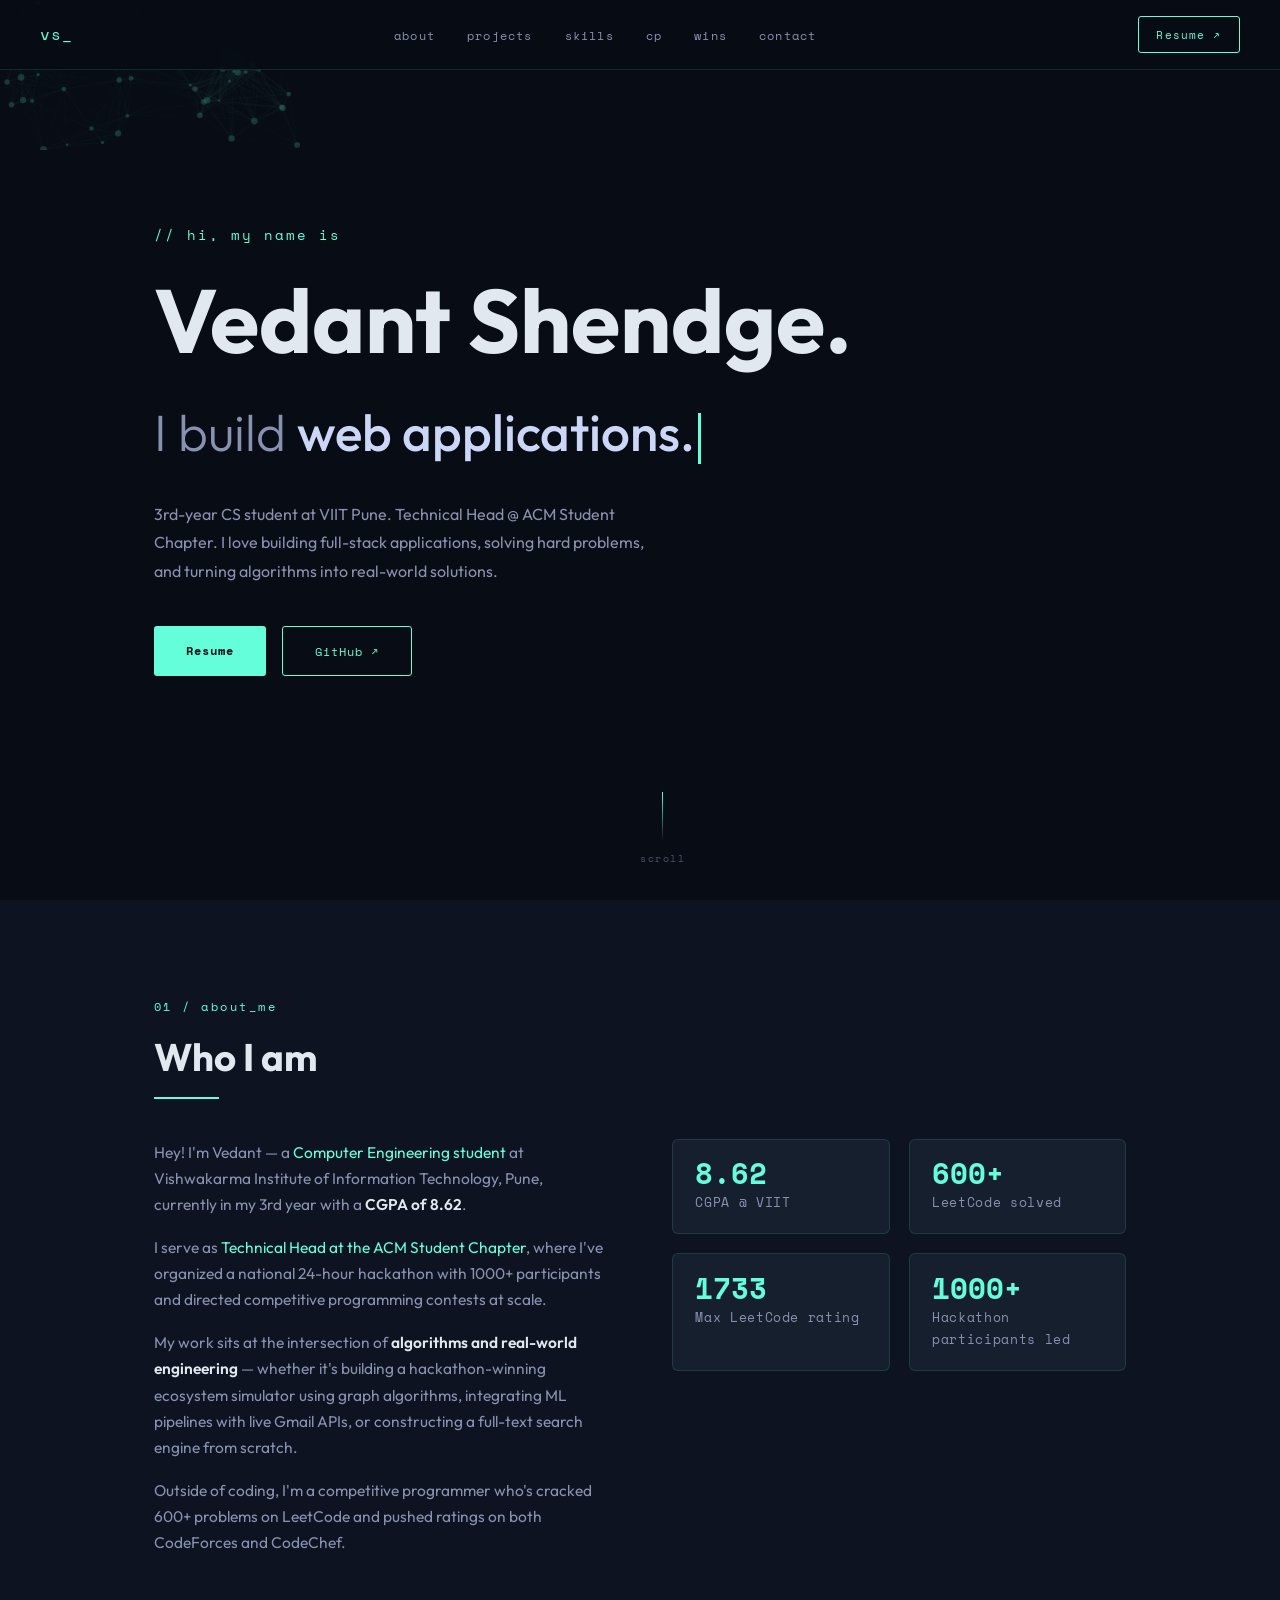
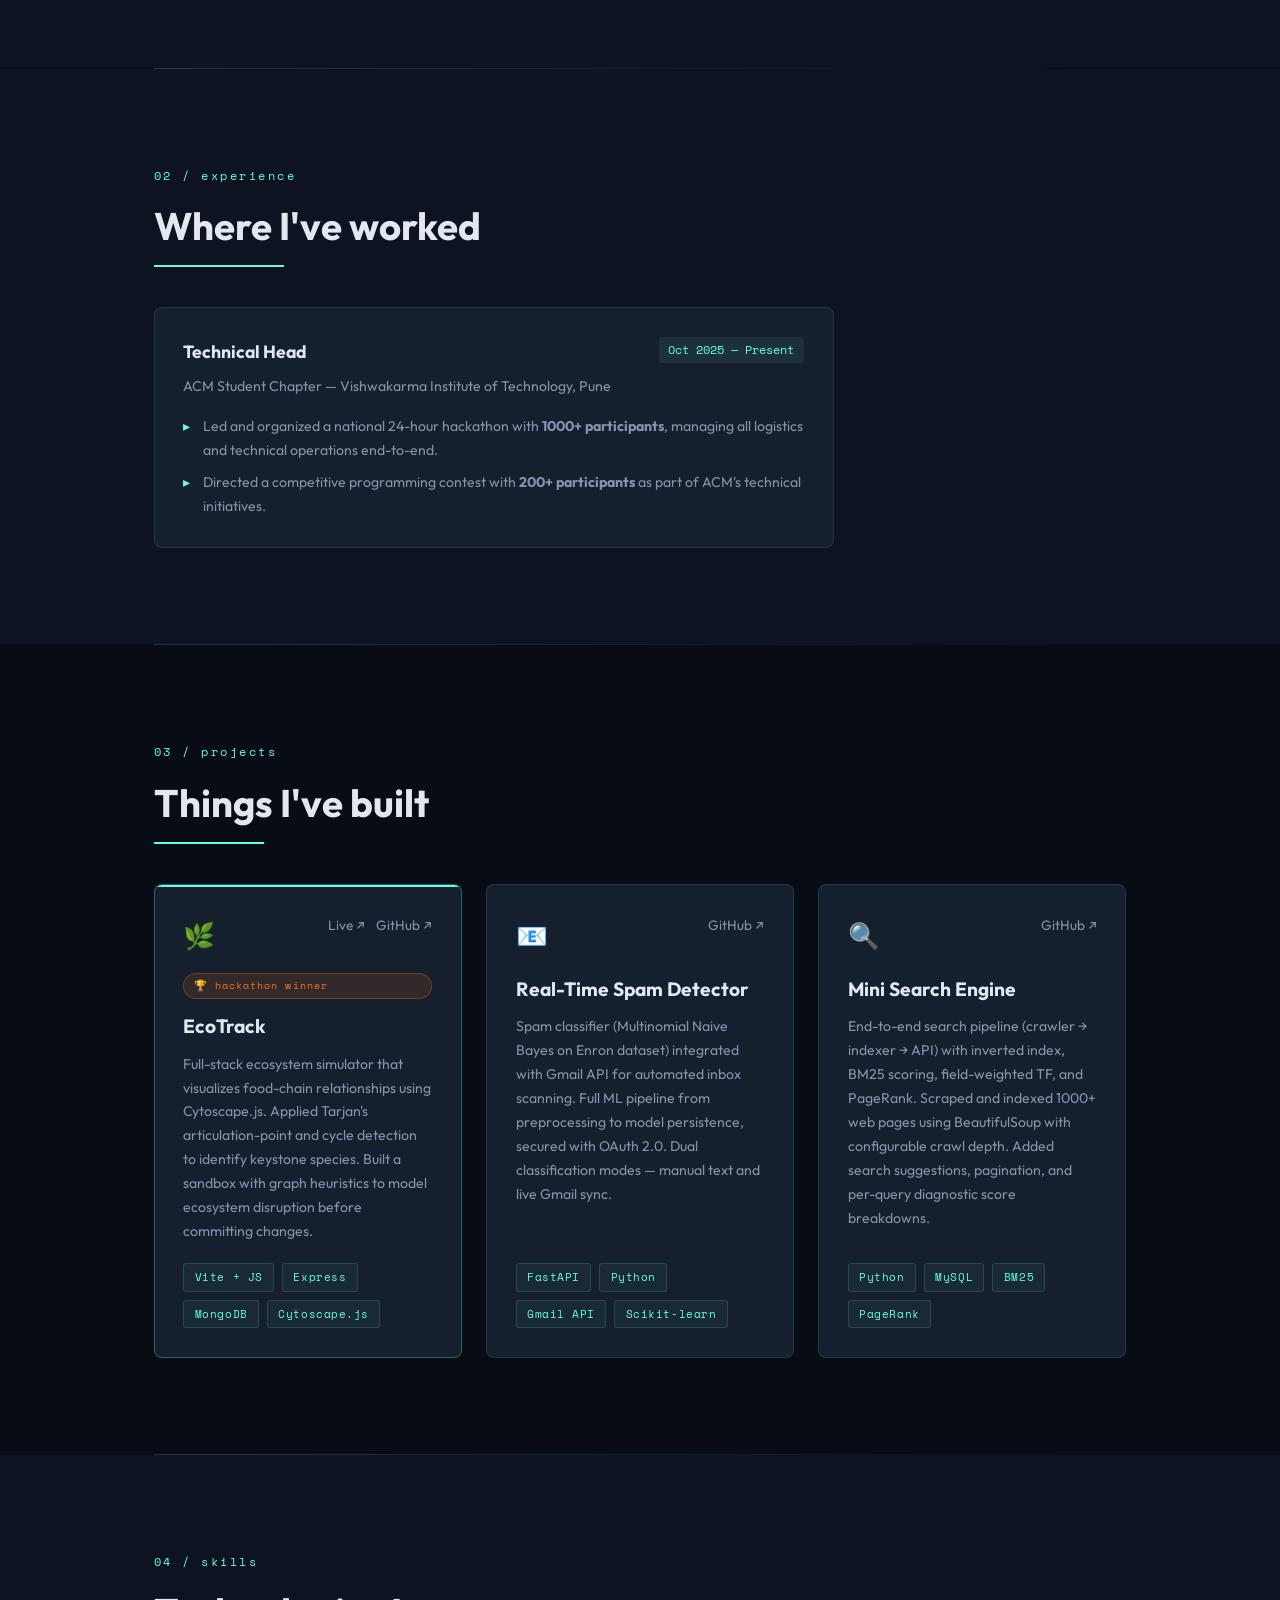
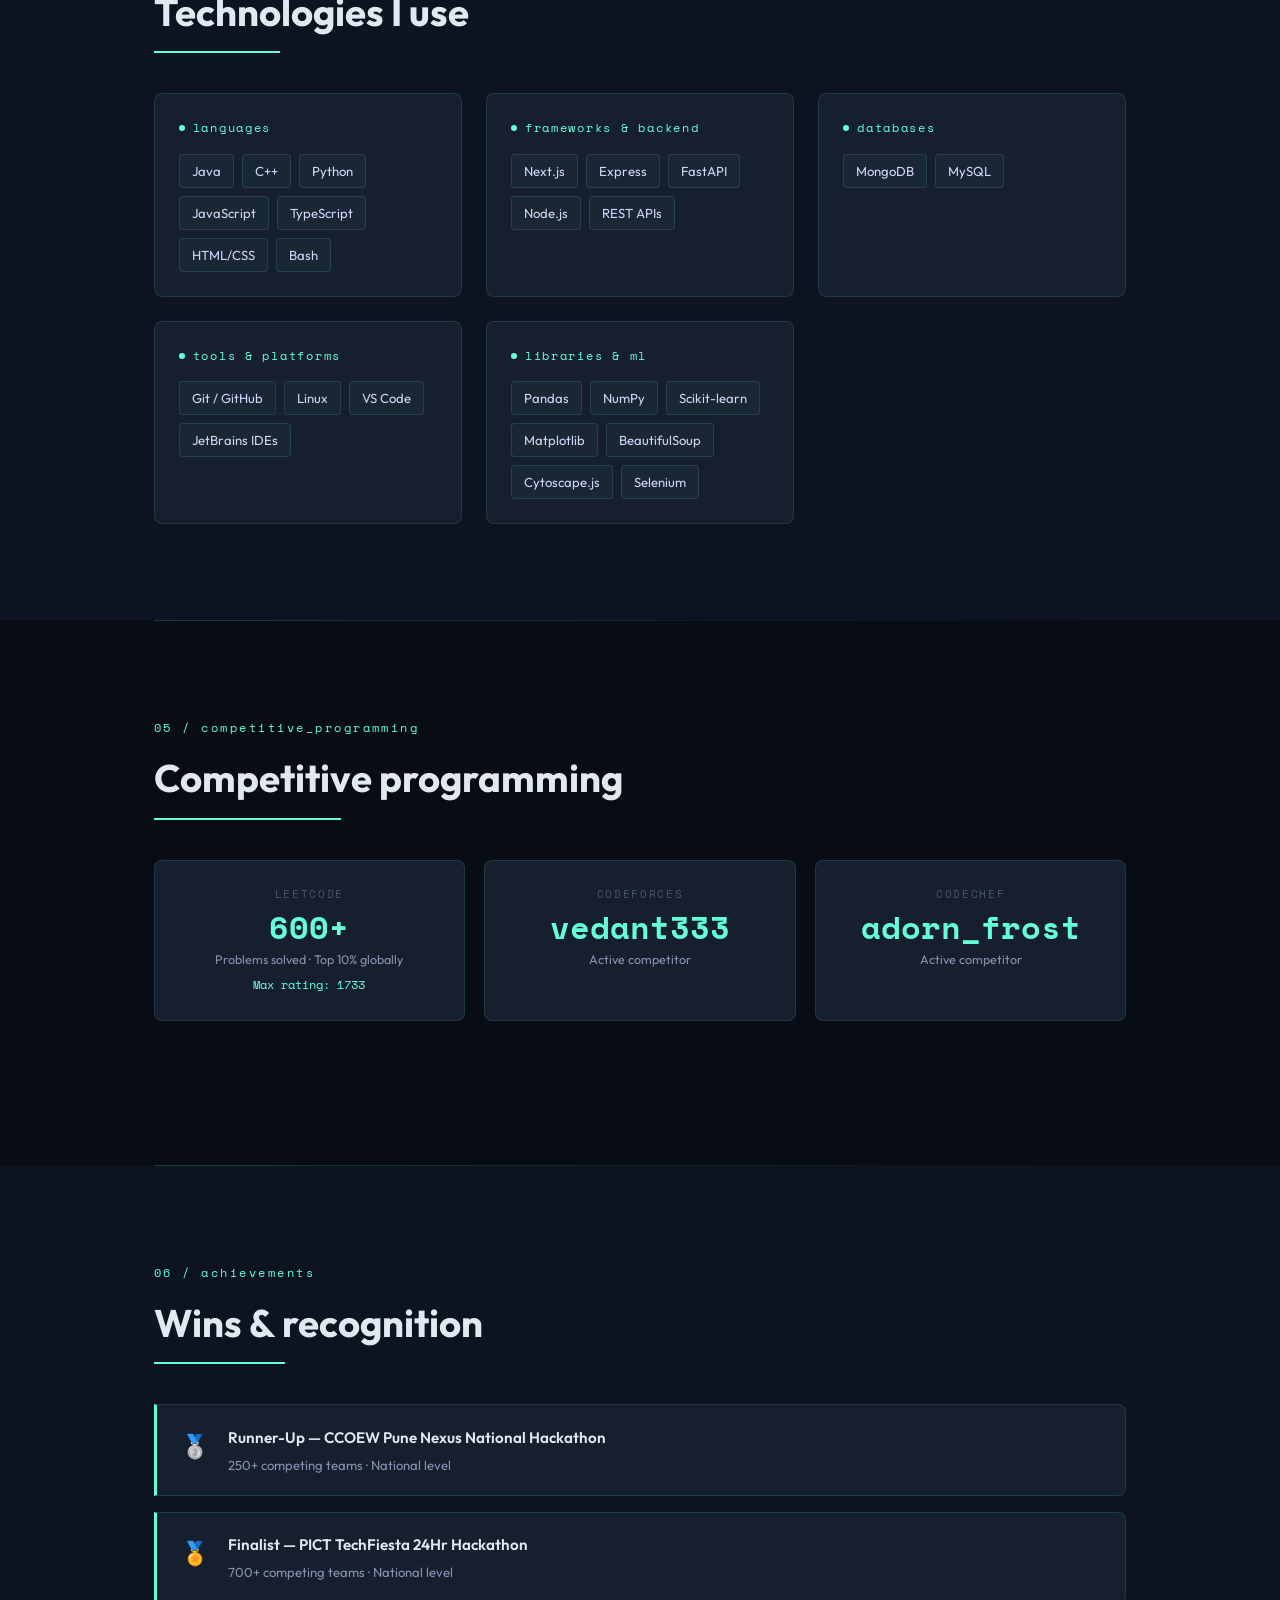
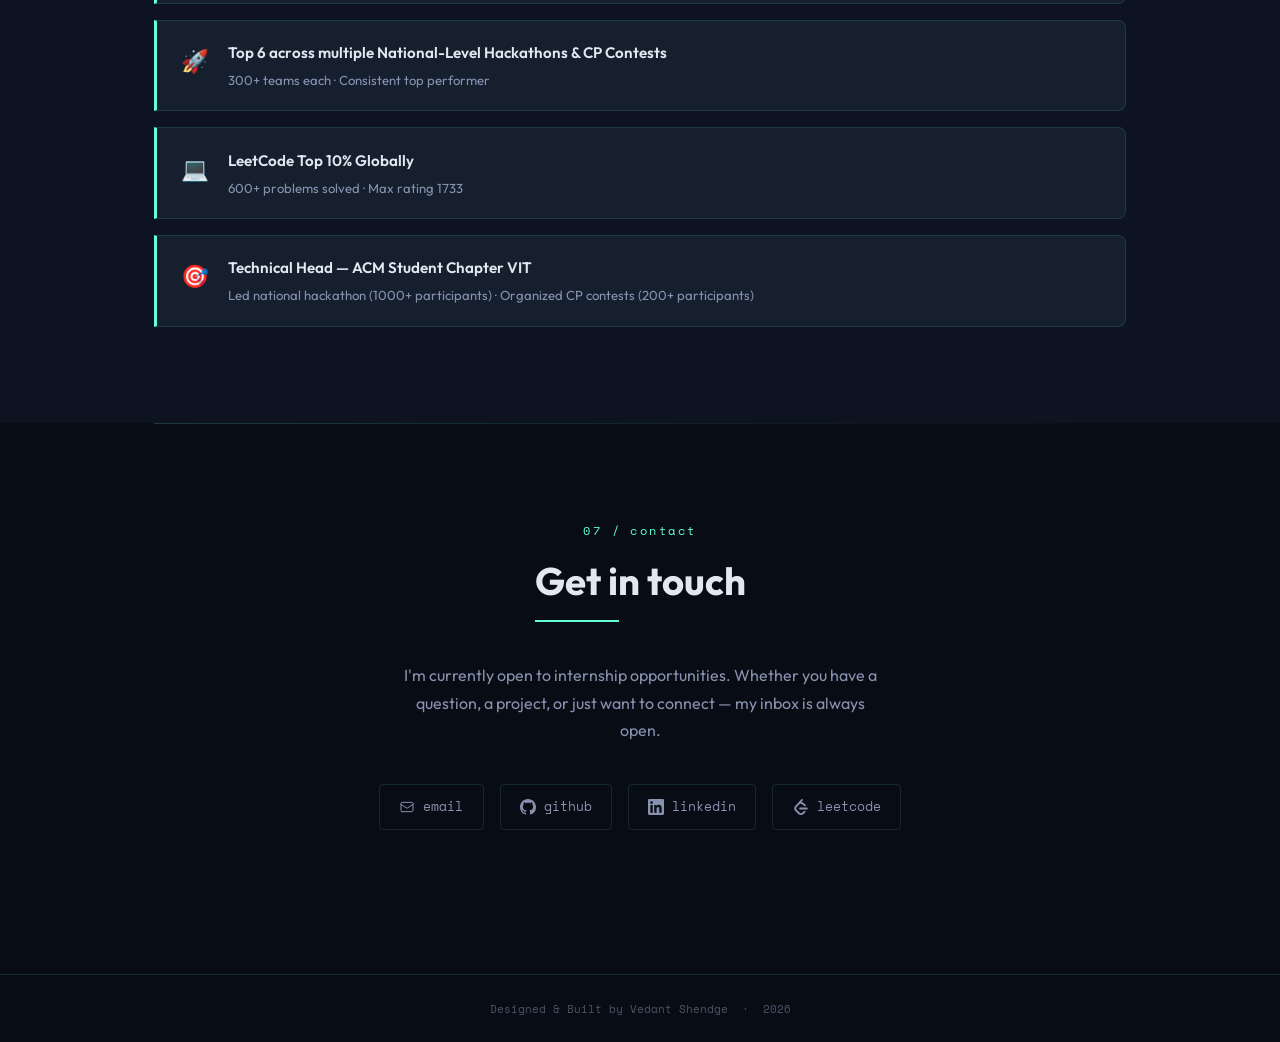
==== index.html @ 60a4b905 "initial commit" ====
<!DOCTYPE html>
<html lang="en">
<head>
<meta charset="UTF-8">
<meta name="viewport" content="width=device-width, initial-scale=1.0">
<title>Vedant Shendge — Portfolio</title>
<link rel="preconnect" href="https://fonts.googleapis.com">
<link href="https://fonts.googleapis.com/css2?family=Space+Mono:ital,wght@0,400;0,700;1,400&family=Outfit:wght@300;400;500;600;700&display=swap" rel="stylesheet">
<style>
*, *::before, *::after { box-sizing: border-box; margin: 0; padding: 0; }

:root {
  --bg: #080c14;
  --bg2: #0d1321;
  --bg3: #111827;
  --surface: #161f2e;
  --border: rgba(100,255,210,0.12);
  --accent: #64ffda;
  --accent2: #f97316;
  --text: #ccd6f6;
  --text-muted: #8892b0;
  --text-dim: #4a5568;
  --white: #e2e8f0;
  --mono: 'Space Mono', monospace;
  --sans: 'Outfit', sans-serif;
}

html { scroll-behavior: smooth; }

body {
  background: var(--bg);
  color: var(--text);
  font-family: var(--sans);
  font-size: 16px;
  line-height: 1.7;
  overflow-x: hidden;
}

::-webkit-scrollbar { width: 4px; }
::-webkit-scrollbar-track { background: var(--bg); }
::-webkit-scrollbar-thumb { background: var(--accent); border-radius: 2px; }

/* NAV */
nav {
  position: fixed; top: 0; width: 100%; z-index: 100;
  padding: 1rem 2.5rem;
  display: flex; justify-content: space-between; align-items: center;
  background: rgba(8,12,20,0.85);
  backdrop-filter: blur(12px);
  border-bottom: 1px solid var(--border);
  transition: all 0.3s;
}
nav .logo {
  font-family: var(--mono);
  font-size: 1rem;
  color: var(--accent);
  text-decoration: none;
  letter-spacing: 0.05em;
}
nav ul { list-style: none; display: flex; gap: 2rem; }
nav ul a {
  font-family: var(--mono);
  font-size: 0.75rem;
  color: var(--text-muted);
  text-decoration: none;
  letter-spacing: 0.1em;
  transition: color 0.2s;
}
nav ul a:hover { color: var(--accent); }
nav .resume-btn {
  font-family: var(--mono);
  font-size: 0.7rem;
  padding: 0.5rem 1.1rem;
  border: 1px solid var(--accent);
  color: var(--accent);
  border-radius: 3px;
  text-decoration: none;
  letter-spacing: 0.1em;
  transition: all 0.2s;
}
nav .resume-btn:hover { background: rgba(100,255,210,0.07); }

/* HERO */
#hero {
  min-height: 100vh;
  display: flex; flex-direction: column; justify-content: center;
  padding: 0 12vw;
  position: relative;
  overflow: hidden;
}
#hero canvas {
  position: absolute; inset: 0; opacity: 0.35;
  pointer-events: none;
}
.hero-content { position: relative; z-index: 1; }
.hero-eyebrow {
  font-family: var(--mono);
  font-size: 0.85rem;
  color: var(--accent);
  letter-spacing: 0.15em;
  margin-bottom: 1.2rem;
  opacity: 0;
  animation: fadeUp 0.6s 0.2s forwards;
}
.hero-name {
  font-family: var(--sans);
  font-size: clamp(3rem, 7vw, 6rem);
  font-weight: 700;
  color: var(--white);
  line-height: 1.2;
  padding-bottom: 0.1em;
  margin-bottom: 0.4rem;
  opacity: 0;
  animation: fadeUp 0.6s 0.4s forwards;
}
.hero-title {
  font-size: clamp(1.5rem, 4vw, 3.2rem);
  font-weight: 300;
  color: var(--text-muted);
  margin-bottom: 1.5rem;
  opacity: 0;
  animation: fadeUp 0.6s 0.55s forwards;
}
.hero-title .typed { color: var(--text); font-weight: 500; }
.cursor {
  display: inline-block; width: 3px; height: 1em;
  background: var(--accent); margin-left: 3px;
  vertical-align: middle;
  animation: blink 0.8s step-end infinite;
}
@keyframes blink { 50% { opacity: 0; } }

.hero-desc {
  max-width: 500px;
  color: var(--text-muted);
  font-size: 1rem;
  line-height: 1.8;
  margin-bottom: 2.5rem;
  opacity: 0;
  animation: fadeUp 0.6s 0.7s forwards;
}
.hero-ctas {
  display: flex; gap: 1rem; flex-wrap: wrap;
  opacity: 0;
  animation: fadeUp 0.6s 0.85s forwards;
}
.btn-primary {
  font-family: var(--mono);
  font-size: 0.78rem;
  padding: 0.85rem 2rem;
  background: var(--accent);
  color: var(--bg);
  border: none; border-radius: 3px;
  text-decoration: none; font-weight: 700;
  letter-spacing: 0.08em;
  transition: all 0.2s;
}
.btn-primary:hover { background: #4de8c4; transform: translateY(-2px); }
.btn-outline {
  font-family: var(--mono);
  font-size: 0.78rem;
  padding: 0.85rem 2rem;
  border: 1px solid var(--accent);
  color: var(--accent);
  border-radius: 3px;
  text-decoration: none;
  letter-spacing: 0.08em;
  transition: all 0.2s;
}
.btn-outline:hover { background: rgba(100,255,210,0.08); transform: translateY(-2px); }

.hero-scroll {
  position: absolute; bottom: 2rem; left: 50%;
  transform: translateX(-50%);
  display: flex; flex-direction: column; align-items: center; gap: 8px;
  opacity: 0; animation: fadeUp 0.6s 1.2s forwards;
}
.hero-scroll span {
  font-family: var(--mono); font-size: 0.65rem;
  color: var(--text-dim); letter-spacing: 0.15em;
}
.scroll-line {
  width: 1px; height: 50px;
  background: linear-gradient(to bottom, var(--accent), transparent);
  animation: scrollPulse 2s ease-in-out infinite;
}
@keyframes scrollPulse { 0%,100%{opacity:0.3;transform:scaleY(0.7) translateY(-10px)} 50%{opacity:1;transform:scaleY(1) translateY(0)} }

@keyframes fadeUp { from{opacity:0;transform:translateY(24px)} to{opacity:1;transform:translateY(0)} }

/* SECTIONS */
section { padding: 6rem 12vw; }
.section-label {
  font-family: var(--mono);
  font-size: 0.78rem;
  color: var(--accent);
  letter-spacing: 0.2em;
  margin-bottom: 0.5rem;
}
.section-title {
  font-size: clamp(1.6rem, 3vw, 2.4rem);
  font-weight: 700;
  color: var(--white);
  margin-bottom: 3rem;
  position: relative;
  display: inline-block;
}
.section-title::after {
  content: '';
  position: absolute; bottom: -8px; left: 0;
  width: 40%; height: 2px;
  background: var(--accent);
}

.section-divider {
  height: 1px;
  background: linear-gradient(to right, var(--accent), transparent);
  opacity: 0.2;
  margin: 0 12vw;
}

/* ABOUT */
#about { background: var(--bg2); }
.about-grid {
  display: grid;
  grid-template-columns: 1fr 1fr;
  gap: 4rem;
  align-items: start;
}
.about-text p {
  color: var(--text-muted);
  margin-bottom: 1rem;
  font-size: 0.97rem;
}
.about-text p span { color: var(--accent); }
.about-text p strong { color: var(--white); font-weight: 600; }
.about-stats {
  display: grid;
  grid-template-columns: 1fr 1fr;
  gap: 1.2rem;
}
.stat-card {
  background: var(--surface);
  border: 1px solid var(--border);
  border-radius: 6px;
  padding: 1.2rem 1.4rem;
  transition: border-color 0.2s, transform 0.2s;
}
.stat-card:hover { border-color: var(--accent); transform: translateY(-3px); }
.stat-value {
  font-family: var(--mono);
  font-size: 1.8rem;
  font-weight: 700;
  color: var(--accent);
  line-height: 1;
  margin-bottom: 0.3rem;
}
.stat-label {
  font-size: 0.8rem;
  color: var(--text-muted);
  font-family: var(--mono);
  letter-spacing: 0.05em;
}

/* PROJECTS */
#projects { background: var(--bg); }
.projects-grid {
  display: grid;
  grid-template-columns: repeat(auto-fit, minmax(300px, 1fr));
  gap: 1.5rem;
}
.project-card {
  background: var(--surface);
  border: 1px solid var(--border);
  border-radius: 8px;
  padding: 1.8rem;
  display: flex; flex-direction: column;
  transition: border-color 0.25s, transform 0.25s;
  position: relative;
  overflow: hidden;
}
.project-card::before {
  content: '';
  position: absolute; top: 0; left: 0; right: 0;
  height: 2px;
  background: var(--accent);
  transform: scaleX(0);
  transform-origin: left;
  transition: transform 0.3s;
}
.project-card:hover::before { transform: scaleX(1); }
.project-card:hover { border-color: rgba(100,255,210,0.3); transform: translateY(-5px); }

.project-card.featured { border-color: rgba(100,255,210,0.3); }
.project-card.featured::before { transform: scaleX(1); }

.project-top {
  display: flex; justify-content: space-between; align-items: flex-start;
  margin-bottom: 1rem;
}
.project-icon { font-size: 1.6rem; }
.project-links { display: flex; gap: 0.7rem; }
.project-links a {
  color: var(--text-muted);
  text-decoration: none; font-size: 0.85rem;
  transition: color 0.2s;
}
.project-links a:hover { color: var(--accent); }

.project-badge {
  font-family: var(--mono); font-size: 0.65rem;
  padding: 0.2rem 0.6rem;
  background: rgba(249,115,22,0.12);
  color: var(--accent2);
  border: 1px solid rgba(249,115,22,0.3);
  border-radius: 20px; letter-spacing: 0.1em;
  margin-bottom: 0.7rem; display: inline-block;
}
.project-name {
  font-size: 1.2rem; font-weight: 700;
  color: var(--white);
  margin-bottom: 0.6rem;
}
.project-desc {
  font-size: 0.88rem;
  color: var(--text-muted);
  line-height: 1.7;
  flex: 1; margin-bottom: 1.2rem;
}
.project-tech {
  display: flex; flex-wrap: wrap; gap: 0.5rem;
}
.tech-tag {
  font-family: var(--mono); font-size: 0.68rem;
  padding: 0.25rem 0.65rem;
  background: rgba(100,255,210,0.05);
  color: var(--accent);
  border: 1px solid rgba(100,255,210,0.15);
  border-radius: 3px; letter-spacing: 0.05em;
}

/* SKILLS */
#skills { background: var(--bg2); }
.skills-grid {
  display: grid;
  grid-template-columns: repeat(auto-fit, minmax(240px, 1fr));
  gap: 1.5rem;
}
.skills-category {
  background: var(--surface);
  border: 1px solid var(--border);
  border-radius: 8px;
  padding: 1.5rem;
}
.skills-category-title {
  font-family: var(--mono); font-size: 0.72rem;
  color: var(--accent); letter-spacing: 0.15em;
  margin-bottom: 1rem;
  display: flex; align-items: center; gap: 0.5rem;
}
.skills-category-title::before {
  content: ''; display: block;
  width: 6px; height: 6px;
  background: var(--accent);
  border-radius: 50%;
}
.skills-list {
  display: flex; flex-wrap: wrap; gap: 0.5rem;
}
.skill-pill {
  font-size: 0.82rem;
  padding: 0.3rem 0.75rem;
  background: rgba(100,255,210,0.04);
  border: 1px solid var(--border);
  border-radius: 4px;
  color: var(--text);
  transition: all 0.2s;
}
.skill-pill:hover {
  border-color: var(--accent);
  background: rgba(100,255,210,0.08);
  color: var(--accent);
}

/* COMPETITIVE PROGRAMMING */
#cp { background: var(--bg); }
.cp-grid {
  display: grid;
  grid-template-columns: repeat(auto-fit, minmax(200px, 1fr));
  gap: 1.2rem;
  margin-bottom: 3rem;
}
.cp-card {
  background: var(--surface);
  border: 1px solid var(--border);
  border-radius: 8px;
  padding: 1.5rem;
  text-align: center;
  transition: all 0.25s;
  text-decoration: none;
  display: block;
}
.cp-card:hover {
  border-color: var(--accent);
  transform: translateY(-4px);
}
.cp-card .platform {
  font-family: var(--mono); font-size: 0.68rem;
  color: var(--text-dim); letter-spacing: 0.15em;
  margin-bottom: 0.5rem;
}
.cp-card .cp-stat {
  font-family: var(--mono); font-size: 2rem; font-weight: 700;
  color: var(--accent); line-height: 1;
  margin-bottom: 0.4rem;
}
.cp-card .cp-sub {
  font-size: 0.78rem;
  color: var(--text-muted);
}

/* ACHIEVEMENTS */
#achievements { background: var(--bg2); }
.achievements-list { display: flex; flex-direction: column; gap: 1rem; }
.achievement-item {
  background: var(--surface);
  border: 1px solid var(--border);
  border-left: 3px solid var(--accent);
  border-radius: 0 8px 8px 0;
  padding: 1.2rem 1.5rem;
  display: flex; align-items: flex-start; gap: 1.2rem;
  transition: border-color 0.2s, transform 0.2s;
}
.achievement-item:hover { transform: translateX(4px); border-color: var(--accent); }
.ach-icon { font-size: 1.4rem; flex-shrink: 0; margin-top: 2px; }
.ach-title { font-weight: 600; color: var(--white); margin-bottom: 0.2rem; font-size: 0.95rem; }
.ach-sub { font-size: 0.82rem; color: var(--text-muted); }

/* CONTACT */
#contact { background: var(--bg); text-align: center; }
.contact-tagline {
  font-size: 1rem; color: var(--text-muted);
  max-width: 480px; margin: 0 auto 2.5rem;
}
.contact-links {
  display: flex; justify-content: center; flex-wrap: wrap; gap: 1rem;
  margin-bottom: 3rem;
}
.contact-link {
  display: flex; align-items: center; gap: 0.5rem;
  font-family: var(--mono); font-size: 0.8rem;
  color: var(--text-muted);
  text-decoration: none;
  padding: 0.7rem 1.2rem;
  border: 1px solid var(--border);
  border-radius: 4px;
  transition: all 0.2s;
}
.contact-link:hover { color: var(--accent); border-color: var(--accent); background: rgba(100,255,210,0.04); }
.contact-icon { width: 16px; height: 16px; }

footer {
  text-align: center;
  padding: 1.5rem;
  font-family: var(--mono); font-size: 0.7rem;
  color: var(--text-dim);
  border-top: 1px solid var(--border);
}

/* EXPERIENCE */
#experience { background: var(--bg2); }
.exp-card {
  background: var(--surface);
  border: 1px solid var(--border);
  border-radius: 8px;
  padding: 1.8rem;
  max-width: 680px;
  transition: border-color 0.2s;
}
.exp-card:hover { border-color: rgba(100,255,210,0.3); }
.exp-header { display: flex; justify-content: space-between; align-items: flex-start; margin-bottom: 0.5rem; flex-wrap: wrap; gap: 0.5rem; }
.exp-role { font-size: 1.1rem; font-weight: 700; color: var(--white); }
.exp-period { font-family: var(--mono); font-size: 0.72rem; color: var(--accent); padding: 0.2rem 0.6rem; background: rgba(100,255,210,0.08); border-radius: 3px; }
.exp-company { font-size: 0.88rem; color: var(--text-muted); margin-bottom: 1rem; }
.exp-bullets { list-style: none; display: flex; flex-direction: column; gap: 0.5rem; }
.exp-bullets li {
  font-size: 0.88rem; color: var(--text-muted); padding-left: 1.2rem; position: relative;
}
.exp-bullets li::before { content: '▸'; position: absolute; left: 0; color: var(--accent); }

/* SCROLL REVEAL */
.reveal { opacity: 0; transform: translateY(30px); transition: opacity 0.6s, transform 0.6s; }
.reveal.visible { opacity: 1; transform: translateY(0); }

/* RESPONSIVE */
@media (max-width: 768px) {
  nav { padding: 1rem 1.5rem; }
  nav ul { display: none; }
  section { padding: 4rem 6vw; }
  #hero { padding: 0 6vw; }
  .about-grid { grid-template-columns: 1fr; gap: 2rem; }
  .about-stats { grid-template-columns: 1fr 1fr; }
}
</style>
</head>
<body>

<nav>
  <a href="#hero" class="logo">vs_</a>
  <ul>
    <li><a href="#about">about</a></li>
    <li><a href="#projects">projects</a></li>
    <li><a href="#skills">skills</a></li>
    <li><a href="#cp">cp</a></li>
    <li><a href="#achievements">wins</a></li>
    <li><a href="#contact">contact</a></li>
  </ul>
  <a href="https://drive.google.com/file/d/1QJ4c0infaUUM0z5TrzqFDT2mMS3Vjoch/view?usp=drive_link" target="_blank" class="resume-btn">Resume ↗</a>
</nav>

<section id="hero">
  <canvas id="heroCanvas"></canvas>
  <div class="hero-content">
    <p class="hero-eyebrow">// hi, my name is</p>
    <h1 class="hero-name">Vedant Shendge.</h1>
    <h2 class="hero-title">
      I build <span class="typed" id="typed-text"></span><span class="cursor"></span>
    </h2>
    <p class="hero-desc">
      3rd-year CS student at VIIT Pune. Technical Head @ ACM Student Chapter.
      I love building full-stack applications, solving hard problems, and turning algorithms into real-world solutions.
    </p>
    <div class="hero-ctas">
      <a href="https://drive.google.com/file/d/1QJ4c0infaUUM0z5TrzqFDT2mMS3Vjoch/view?usp=drive_link" target="_blank" class="btn-primary">Resume</a>
      <a href="https://github.com/R3curs1on" target="_blank" class="btn-outline">GitHub ↗</a>
    </div>
  </div>
  <div class="hero-scroll">
    <div class="scroll-line"></div>
    <span>scroll</span>
  </div>
</section>

<section id="about" class="reveal">
  <p class="section-label">01 / about_me</p>
  <h2 class="section-title">Who I am</h2>
  <div class="about-grid">
    <div class="about-text">
      <p>Hey! I'm Vedant — a <span>Computer Engineering student</span> at Vishwakarma Institute of Information Technology, Pune, currently in my 3rd year with a <strong>CGPA of 8.62</strong>.</p>
      <p>I serve as <span>Technical Head at the ACM Student Chapter</span>, where I've organized a national 24-hour hackathon with 1000+ participants and directed competitive programming contests at scale.</p>
      <p>My work sits at the intersection of <strong>algorithms and real-world engineering</strong> — whether it's building a hackathon-winning ecosystem simulator using graph algorithms, integrating ML pipelines with live Gmail APIs, or constructing a full-text search engine from scratch.</p>
      <p>Outside of coding, I'm a competitive programmer who's cracked 600+ problems on LeetCode and pushed ratings on both CodeForces and CodeChef.</p>
    </div>
    <div class="about-stats">
      <div class="stat-card">
        <div class="stat-value">8.62</div>
        <div class="stat-label">CGPA @ VIIT</div>
      </div>
      <div class="stat-card">
        <div class="stat-value">600+</div>
        <div class="stat-label">LeetCode solved</div>
      </div>
      <div class="stat-card">
        <div class="stat-value">1733</div>
        <div class="stat-label">Max LeetCode rating</div>
      </div>
      <div class="stat-card">
        <div class="stat-value">1000+</div>
        <div class="stat-label">Hackathon participants led</div>
      </div>
    </div>
  </div>
</section>

<div class="section-divider"></div>

<section id="experience" class="reveal">
  <p class="section-label">02 / experience</p>
  <h2 class="section-title">Where I've worked</h2>
  <div class="exp-card">
    <div class="exp-header">
      <span class="exp-role">Technical Head</span>
      <span class="exp-period">Oct 2025 — Present</span>
    </div>
    <div class="exp-company">ACM Student Chapter — Vishwakarma Institute of Technology, Pune</div>
    <ul class="exp-bullets">
      <li>Led and organized a national 24-hour hackathon with <strong>1000+ participants</strong>, managing all logistics and technical operations end-to-end.</li>
      <li>Directed a competitive programming contest with <strong>200+ participants</strong> as part of ACM's technical initiatives.</li>
    </ul>
  </div>
</section>

<div class="section-divider"></div>

<section id="projects" class="reveal">
  <p class="section-label">03 / projects</p>
  <h2 class="section-title">Things I've built</h2>
  <div class="projects-grid">

    <div class="project-card featured">
      <div class="project-top">
        <span class="project-icon">🌿</span>
        <div class="project-links">
          <a href="https://eco-track-sand-eight.vercel.app/" target="_blank">Live ↗</a>
          <a href="https://github.com/R3curs1on/Eco_Track" target="_blank">GitHub ↗</a>
        </div>
      </div>
      <div class="project-badge">🏆 hackathon winner</div>
      <div class="project-name">EcoTrack</div>
      <p class="project-desc">Full-stack ecosystem simulator that visualizes food-chain relationships using Cytoscape.js. Applied Tarjan's articulation-point and cycle detection to identify keystone species. Built a sandbox with graph heuristics to model ecosystem disruption before committing changes.</p>
      <div class="project-tech">
        <span class="tech-tag">Vite + JS</span>
        <span class="tech-tag">Express</span>
        <span class="tech-tag">MongoDB</span>
        <span class="tech-tag">Cytoscape.js</span>
      </div>
    </div>

    <div class="project-card">
      <div class="project-top">
        <span class="project-icon">📧</span>
        <div class="project-links">
          <a href="https://github.com/R3curs1on/SpamOrHamEnronDataset" target="_blank">GitHub ↗</a>
        </div>
      </div>
      <div class="project-name">Real-Time Spam Detector</div>
      <p class="project-desc">Spam classifier (Multinomial Naive Bayes on Enron dataset) integrated with Gmail API for automated inbox scanning. Full ML pipeline from preprocessing to model persistence, secured with OAuth 2.0. Dual classification modes — manual text and live Gmail sync.</p>
      <div class="project-tech">
        <span class="tech-tag">FastAPI</span>
        <span class="tech-tag">Python</span>
        <span class="tech-tag">Gmail API</span>
        <span class="tech-tag">Scikit-learn</span>
      </div>
    </div>

    <div class="project-card">
      <div class="project-top">
        <span class="project-icon">🔍</span>
        <div class="project-links">
          <a href="https://github.com/R3curs1on/MiniSearchEngine" target="_blank">GitHub ↗</a>
        </div>
      </div>
      <div class="project-name">Mini Search Engine</div>
      <p class="project-desc">End-to-end search pipeline (crawler → indexer → API) with inverted index, BM25 scoring, field-weighted TF, and PageRank. Scraped and indexed 1000+ web pages using BeautifulSoup with configurable crawl depth. Added search suggestions, pagination, and per-query diagnostic score breakdowns.</p>
      <div class="project-tech">
        <span class="tech-tag">Python</span>
        <span class="tech-tag">MySQL</span>
        <span class="tech-tag">BM25</span>
        <span class="tech-tag">PageRank</span>
      </div>
    </div>

  </div>
</section>

<div class="section-divider"></div>

<section id="skills" class="reveal">
  <p class="section-label">04 / skills</p>
  <h2 class="section-title">Technologies I use</h2>
  <div class="skills-grid">
    <div class="skills-category">
      <div class="skills-category-title">languages</div>
      <div class="skills-list">
        <span class="skill-pill">Java</span>
        <span class="skill-pill">C++</span>
        <span class="skill-pill">Python</span>
        <span class="skill-pill">JavaScript</span>
        <span class="skill-pill">TypeScript</span>
        <span class="skill-pill">HTML/CSS</span>
        <span class="skill-pill">Bash</span>
      </div>
    </div>
    <div class="skills-category">
      <div class="skills-category-title">frameworks & backend</div>
      <div class="skills-list">
        <span class="skill-pill">Next.js</span>
        <span class="skill-pill">Express</span>
        <span class="skill-pill">FastAPI</span>
        <span class="skill-pill">Node.js</span>
        <span class="skill-pill">REST APIs</span>
      </div>
    </div>
    <div class="skills-category">
      <div class="skills-category-title">databases</div>
      <div class="skills-list">
        <span class="skill-pill">MongoDB</span>
        <span class="skill-pill">MySQL</span>
      </div>
    </div>
    <div class="skills-category">
      <div class="skills-category-title">tools & platforms</div>
      <div class="skills-list">
        <span class="skill-pill">Git / GitHub</span>
        <span class="skill-pill">Linux</span>
        <span class="skill-pill">VS Code</span>
        <span class="skill-pill">JetBrains IDEs</span>
      </div>
    </div>
    <div class="skills-category">
      <div class="skills-category-title">libraries & ml</div>
      <div class="skills-list">
        <span class="skill-pill">Pandas</span>
        <span class="skill-pill">NumPy</span>
        <span class="skill-pill">Scikit-learn</span>
        <span class="skill-pill">Matplotlib</span>
        <span class="skill-pill">BeautifulSoup</span>
        <span class="skill-pill">Cytoscape.js</span>
        <span class="skill-pill">Selenium</span>
      </div>
    </div>
  </div>
</section>

<div class="section-divider"></div>

<section id="cp" class="reveal">
  <p class="section-label">05 / competitive_programming</p>
  <h2 class="section-title">Competitive programming</h2>
  <div class="cp-grid">
    <a class="cp-card" href="https://leetcode.com/u/Vedant333/" target="_blank">
      <div class="platform">LEETCODE</div>
      <div class="cp-stat">600+</div>
      <div class="cp-sub">Problems solved · Top 10% globally</div>
      <div class="cp-sub" style="margin-top:0.3rem;color:var(--accent);font-family:var(--mono);font-size:0.75rem;">Max rating: 1733</div>
    </a>
    <a class="cp-card" href="https://codeforces.com/profile/vedant333" target="_blank">
      <div class="platform">CODEFORCES</div>
      <div class="cp-stat">vedant333</div>
      <div class="cp-sub">Active competitor</div>
    </a>
    <a class="cp-card" href="https://www.codechef.com/users/adorn_frost_13" target="_blank">
      <div class="platform">CODECHEF</div>
      <div class="cp-stat">adorn_frost</div>
      <div class="cp-sub">Active competitor</div>
    </a>
  </div>
</section>

<div class="section-divider"></div>

<section id="achievements" class="reveal">
  <p class="section-label">06 / achievements</p>
  <h2 class="section-title">Wins & recognition</h2>
  <div class="achievements-list">
    <div class="achievement-item">
      <div class="ach-icon">🥈</div>
      <div>
        <div class="ach-title">Runner-Up — CCOEW Pune Nexus National Hackathon</div>
        <div class="ach-sub">250+ competing teams · National level</div>
      </div>
    </div>
    <div class="achievement-item">
      <div class="ach-icon">🏅</div>
      <div>
        <div class="ach-title">Finalist — PICT TechFiesta 24Hr Hackathon</div>
        <div class="ach-sub">700+ competing teams · National level</div>
      </div>
    </div>
    <div class="achievement-item">
      <div class="ach-icon">🚀</div>
      <div>
        <div class="ach-title">Top 6 across multiple National-Level Hackathons & CP Contests</div>
        <div class="ach-sub">300+ teams each · Consistent top performer</div>
      </div>
    </div>
    <div class="achievement-item">
      <div class="ach-icon">💻</div>
      <div>
        <div class="ach-title">LeetCode Top 10% Globally</div>
        <div class="ach-sub">600+ problems solved · Max rating 1733</div>
      </div>
    </div>
    <div class="achievement-item">
      <div class="ach-icon">🎯</div>
      <div>
        <div class="ach-title">Technical Head — ACM Student Chapter VIT</div>
        <div class="ach-sub">Led national hackathon (1000+ participants) · Organized CP contests (200+ participants)</div>
      </div>
    </div>
  </div>
</section>

<div class="section-divider"></div>

<section id="contact" class="reveal">
  <p class="section-label">07 / contact</p>
  <h2 class="section-title">Get in touch</h2>
  <p class="contact-tagline">
    I'm currently open to internship opportunities. Whether you have a question, a project, or just want to connect — my inbox is always open.
  </p>
  <div class="contact-links">
    <a class="contact-link" href="mailto:xyz@gmail.com">
      <svg class="contact-icon" fill="none" stroke="currentColor" viewBox="0 0 24 24"><path stroke-linecap="round" stroke-linejoin="round" stroke-width="1.5" d="M3 8l7.89 5.26a2 2 0 002.22 0L21 8M5 19h14a2 2 0 002-2V7a2 2 0 00-2-2H5a2 2 0 00-2 2v10a2 2 0 002 2z"/></svg>
      email
    </a>
    <a class="contact-link" href="https://github.com/R3curs1on" target="_blank">
      <svg class="contact-icon" fill="currentColor" viewBox="0 0 24 24"><path d="M12 0C5.37 0 0 5.37 0 12c0 5.31 3.435 9.795 8.205 11.385.6.105.825-.255.825-.57 0-.285-.015-1.23-.015-2.235-3.015.555-3.795-.735-4.035-1.41-.135-.345-.72-1.41-1.23-1.695-.42-.225-1.02-.78-.015-.795.945-.015 1.62.87 1.845 1.23 1.08 1.815 2.805 1.305 3.495.99.105-.78.42-1.305.765-1.605-2.67-.3-5.46-1.335-5.46-5.925 0-1.305.465-2.385 1.23-3.225-.12-.3-.54-1.53.12-3.18 0 0 1.005-.315 3.3 1.23.96-.27 1.98-.405 3-.405s2.04.135 3 .405c2.295-1.56 3.3-1.23 3.3-1.23.66 1.65.24 2.88.12 3.18.765.84 1.23 1.905 1.23 3.225 0 4.605-2.805 5.625-5.475 5.925.435.375.81 1.095.81 2.22 0 1.605-.015 2.895-.015 3.3 0 .315.225.69.825.57A12.02 12.02 0 0024 12c0-6.63-5.37-12-12-12z"/></svg>
      github
    </a>
    <a class="contact-link" href="https://www.linkedin.com/in/vedant-shendge-a1258b2b4" target="_blank">
      <svg class="contact-icon" fill="currentColor" viewBox="0 0 24 24"><path d="M20.447 20.452h-3.554v-5.569c0-1.328-.027-3.037-1.852-3.037-1.853 0-2.136 1.445-2.136 2.939v5.667H9.351V9h3.414v1.561h.046c.477-.9 1.637-1.85 3.37-1.85 3.601 0 4.267 2.37 4.267 5.455v6.286zM5.337 7.433a2.062 2.062 0 01-2.063-2.065 2.064 2.064 0 112.063 2.065zm1.782 13.019H3.555V9h3.564v11.452zM22.225 0H1.771C.792 0 0 .774 0 1.729v20.542C0 23.227.792 24 1.771 24h20.451C23.2 24 24 23.227 24 22.271V1.729C24 .774 23.2 0 22.222 0h.003z"/></svg>
      linkedin
    </a>
    <a class="contact-link" href="https://leetcode.com/u/Vedant333/" target="_blank">
      <svg class="contact-icon" fill="currentColor" viewBox="0 0 24 24"><path d="M13.483 0a1.374 1.374 0 0 0-.961.438L7.116 6.226l-3.854 4.126a5.266 5.266 0 0 0-1.209 2.104 5.35 5.35 0 0 0-.125.513 5.527 5.527 0 0 0 .062 2.362 5.83 5.83 0 0 0 .349 1.017 5.938 5.938 0 0 0 1.271 1.818l4.277 4.193.039.038c2.248 2.165 5.852 2.133 8.063-.074l2.396-2.392c.54-.54.54-1.414.003-1.955a1.378 1.378 0 0 0-1.951-.003l-2.396 2.392a3.021 3.021 0 0 1-4.205.038l-.02-.019-4.276-4.193c-.652-.64-.972-1.469-.948-2.263a2.68 2.68 0 0 1 .066-.523 2.545 2.545 0 0 1 .619-1.164L9.13 8.114c1.058-1.134 3.204-1.27 4.43-.278l3.501 2.831c.593.48 1.461.387 1.94-.207a1.384 1.384 0 0 0-.207-1.943l-3.5-2.831c-.8-.647-1.766-1.045-2.774-1.202l2.015-2.158A1.384 1.384 0 0 0 13.483 0zm-2.866 12.815a1.38 1.38 0 0 0-1.38 1.382 1.38 1.38 0 0 0 1.38 1.382H20.79a1.38 1.38 0 0 0 1.38-1.382 1.38 1.38 0 0 0-1.38-1.382z"/></svg>
      leetcode
    </a>
  </div>
</section>

<footer>
  <p>Designed & Built by Vedant Shendge &nbsp;·&nbsp; 2026</p>
</footer>

<script>
// CANVAS ANIMATION — floating graph nodes
const canvas = document.getElementById('heroCanvas');
const ctx = canvas.getContext('2d');
let W, H, nodes = [], animId;

function resize() {
  W = canvas.width = canvas.offsetWidth;
  H = canvas.height = canvas.offsetHeight;
}
resize();
window.addEventListener('resize', () => { resize(); initNodes(); });

function initNodes() {
  nodes = Array.from({ length: 55 }, () => ({
    x: Math.random() * W, y: Math.random() * H,
    vx: (Math.random() - 0.5) * 0.4, vy: (Math.random() - 0.5) * 0.4,
    r: Math.random() * 2.5 + 1
  }));
}
initNodes();

function draw() {
  ctx.clearRect(0, 0, W, H);
  nodes.forEach(n => {
    n.x += n.vx; n.y += n.vy;
    if (n.x < 0 || n.x > W) n.vx *= -1;
    if (n.y < 0 || n.y > H) n.vy *= -1;
  });
  // draw edges
  for (let i = 0; i < nodes.length; i++) {
    for (let j = i + 1; j < nodes.length; j++) {
      const dx = nodes[i].x - nodes[j].x, dy = nodes[i].y - nodes[j].y;
      const dist = Math.sqrt(dx*dx + dy*dy);
      if (dist < 120) {
        ctx.beginPath();
        ctx.moveTo(nodes[i].x, nodes[i].y);
        ctx.lineTo(nodes[j].x, nodes[j].y);
        ctx.strokeStyle = `rgba(100,255,210,${0.12 * (1 - dist/120)})`;
        ctx.lineWidth = 0.8;
        ctx.stroke();
      }
    }
  }
  // draw nodes
  nodes.forEach(n => {
    ctx.beginPath();
    ctx.arc(n.x, n.y, n.r, 0, Math.PI * 2);
    ctx.fillStyle = 'rgba(100,255,210,0.5)';
    ctx.fill();
  });
  animId = requestAnimationFrame(draw);
}
draw();

// TYPING ANIMATION
const phrases = ['web applications.', 'full-stack products.', 'real-world solutions.', 'things that work.'];
let phraseIdx = 0, charIdx = 0, deleting = false;
const el = document.getElementById('typed-text');

function type() {
  const current = phrases[phraseIdx];
  if (!deleting) {
    el.textContent = current.slice(0, ++charIdx);
    if (charIdx === current.length) { deleting = true; setTimeout(type, 1600); return; }
  } else {
    el.textContent = current.slice(0, --charIdx);
    if (charIdx === 0) { deleting = false; phraseIdx = (phraseIdx + 1) % phrases.length; }
  }
  setTimeout(type, deleting ? 50 : 80);
}
setTimeout(type, 1200);

// SCROLL REVEAL
const reveals = document.querySelectorAll('.reveal');
const observer = new IntersectionObserver(entries => {
  entries.forEach(e => { if (e.isIntersecting) { e.target.classList.add('visible'); observer.unobserve(e.target); } });
}, { threshold: 0.1 });
reveals.forEach(r => observer.observe(r));

// NAV shrink on scroll
const nav = document.querySelector('nav');
window.addEventListener('scroll', () => {
  nav.style.padding = window.scrollY > 60 ? '0.6rem 2.5rem' : '1rem 2.5rem';
});
</script>
</body>
</html>
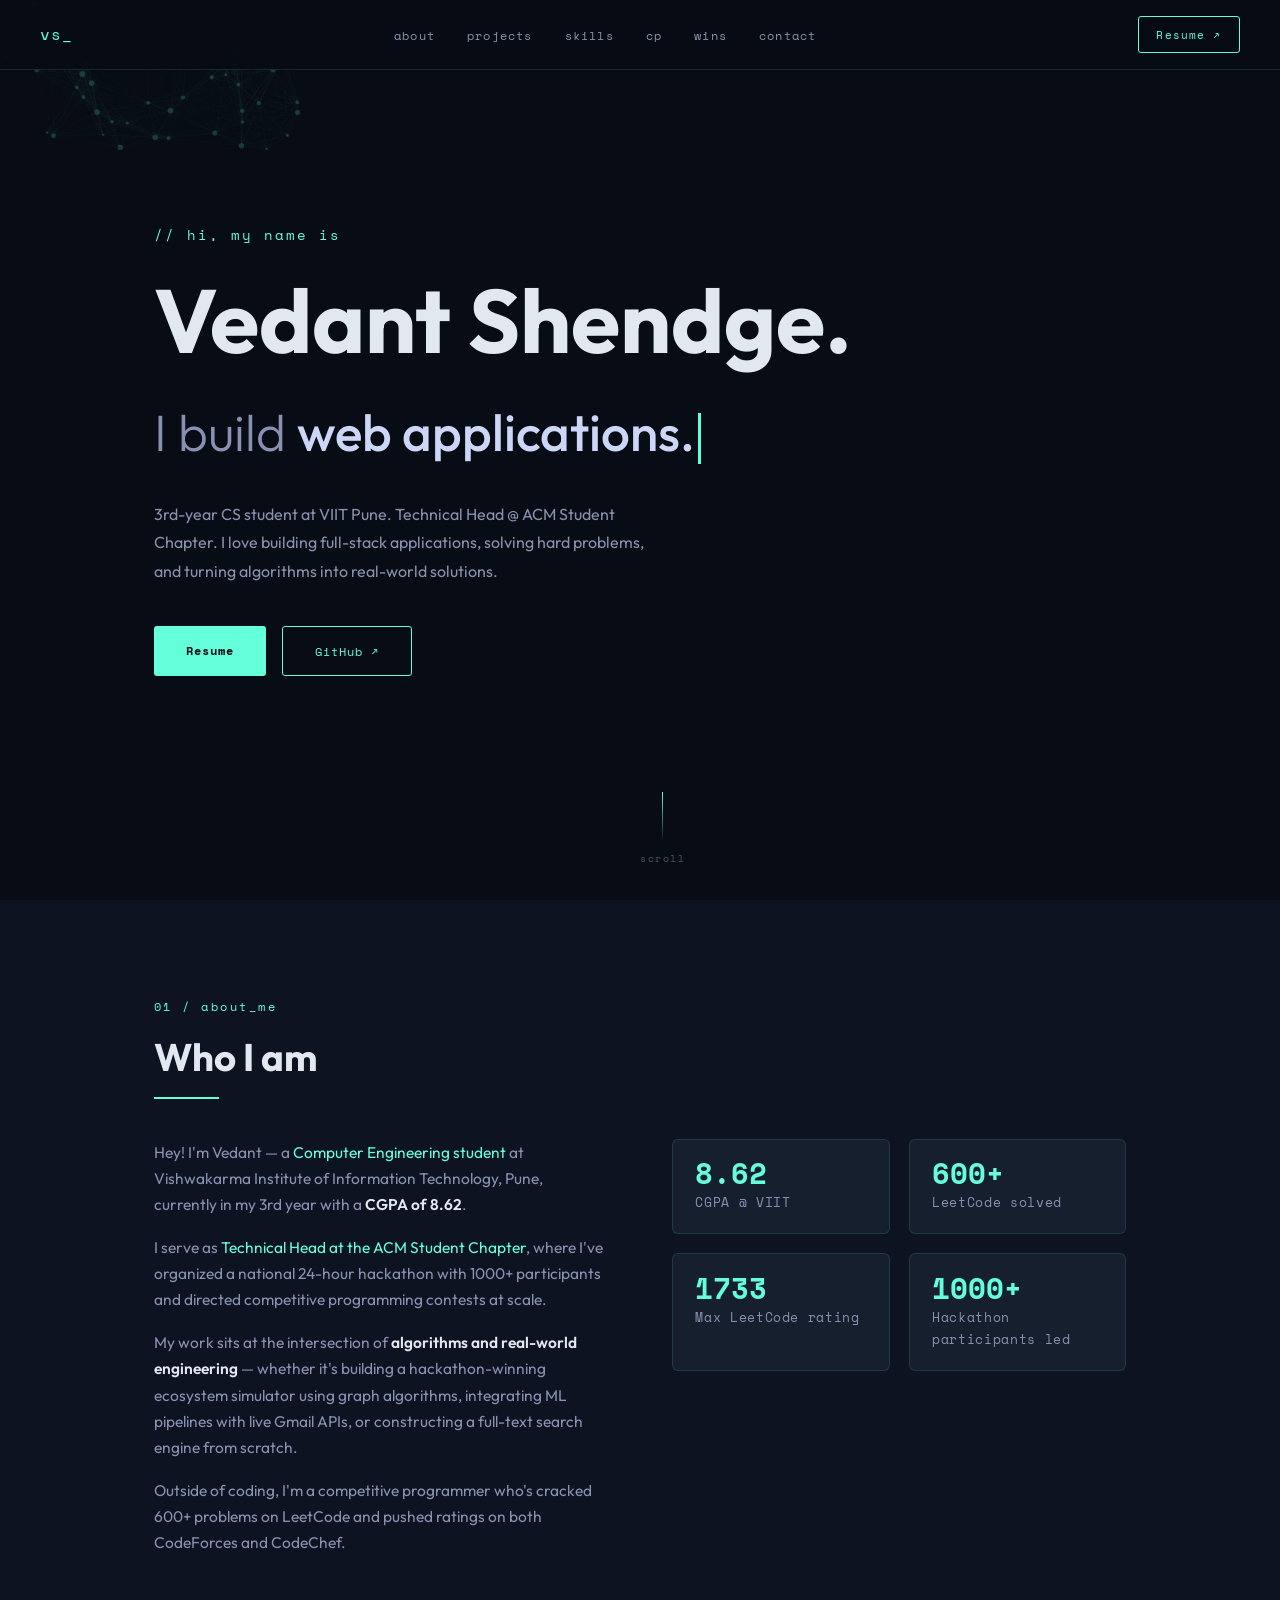
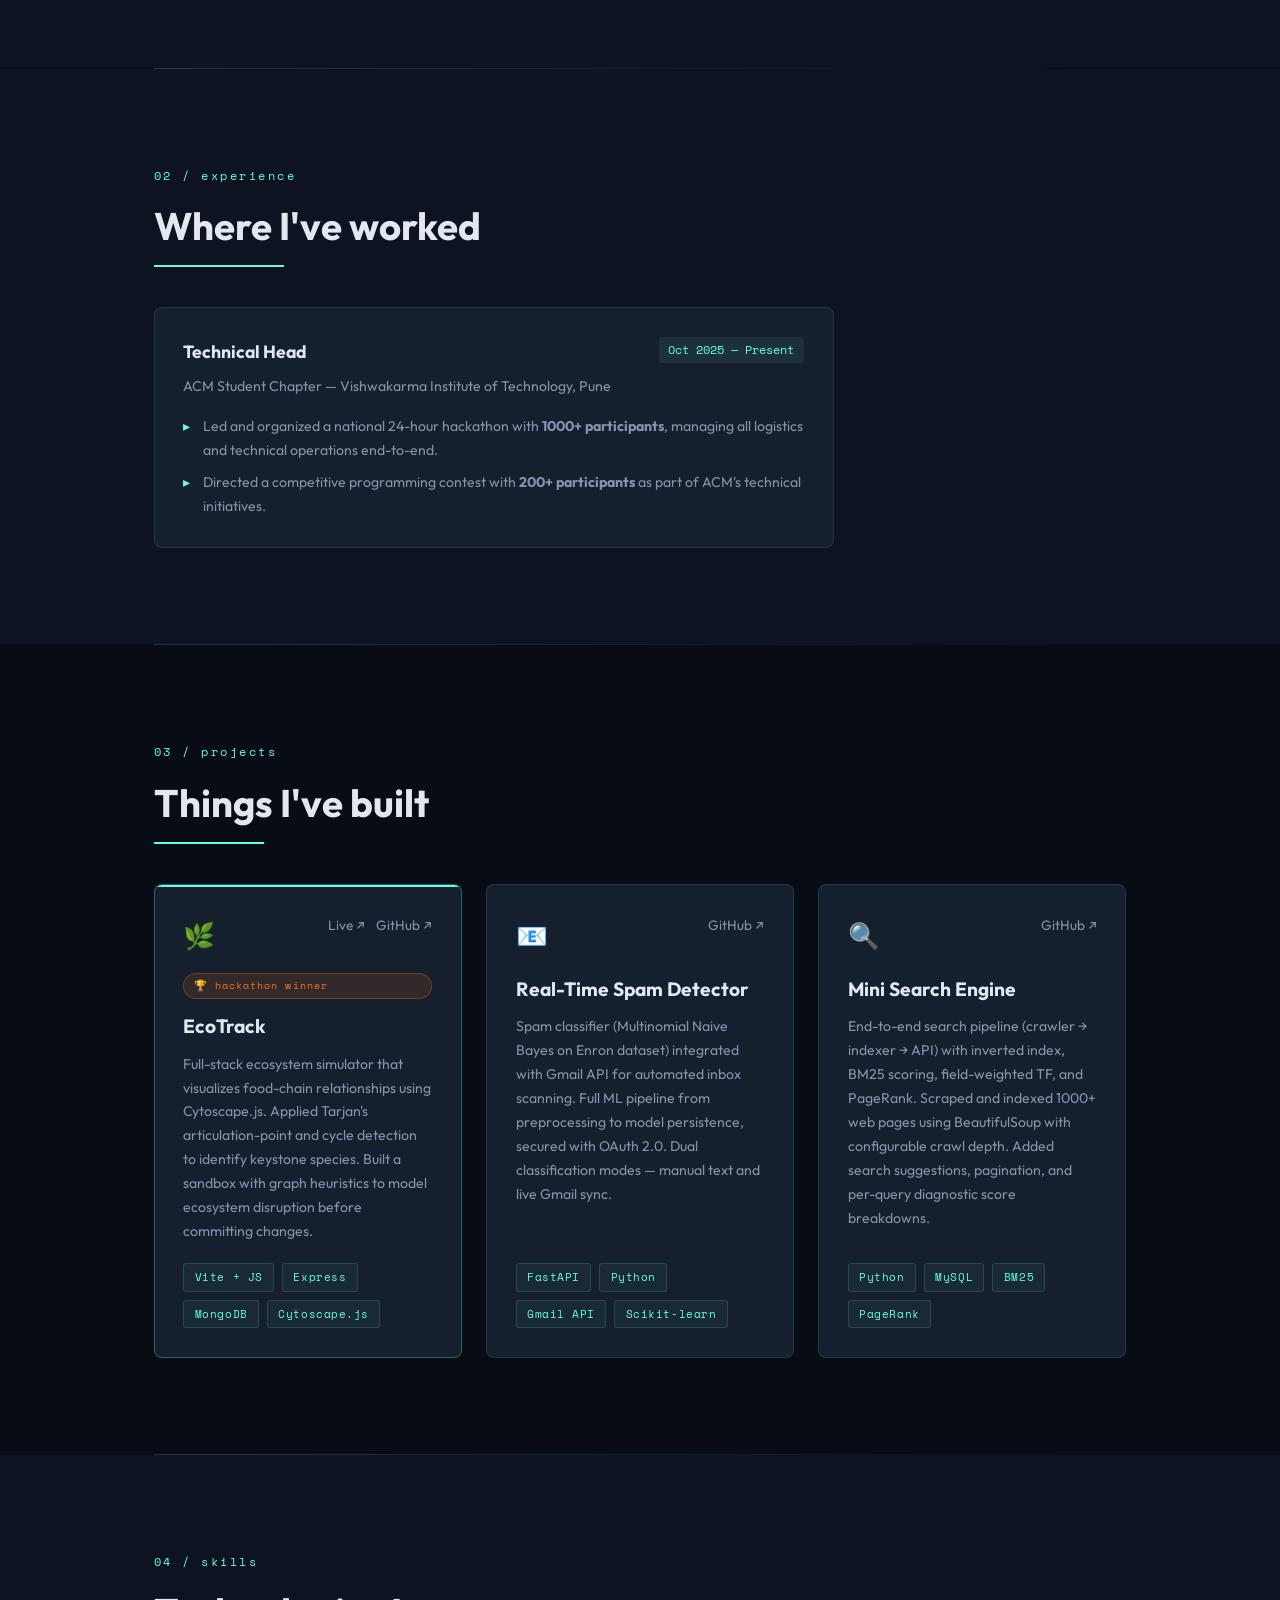
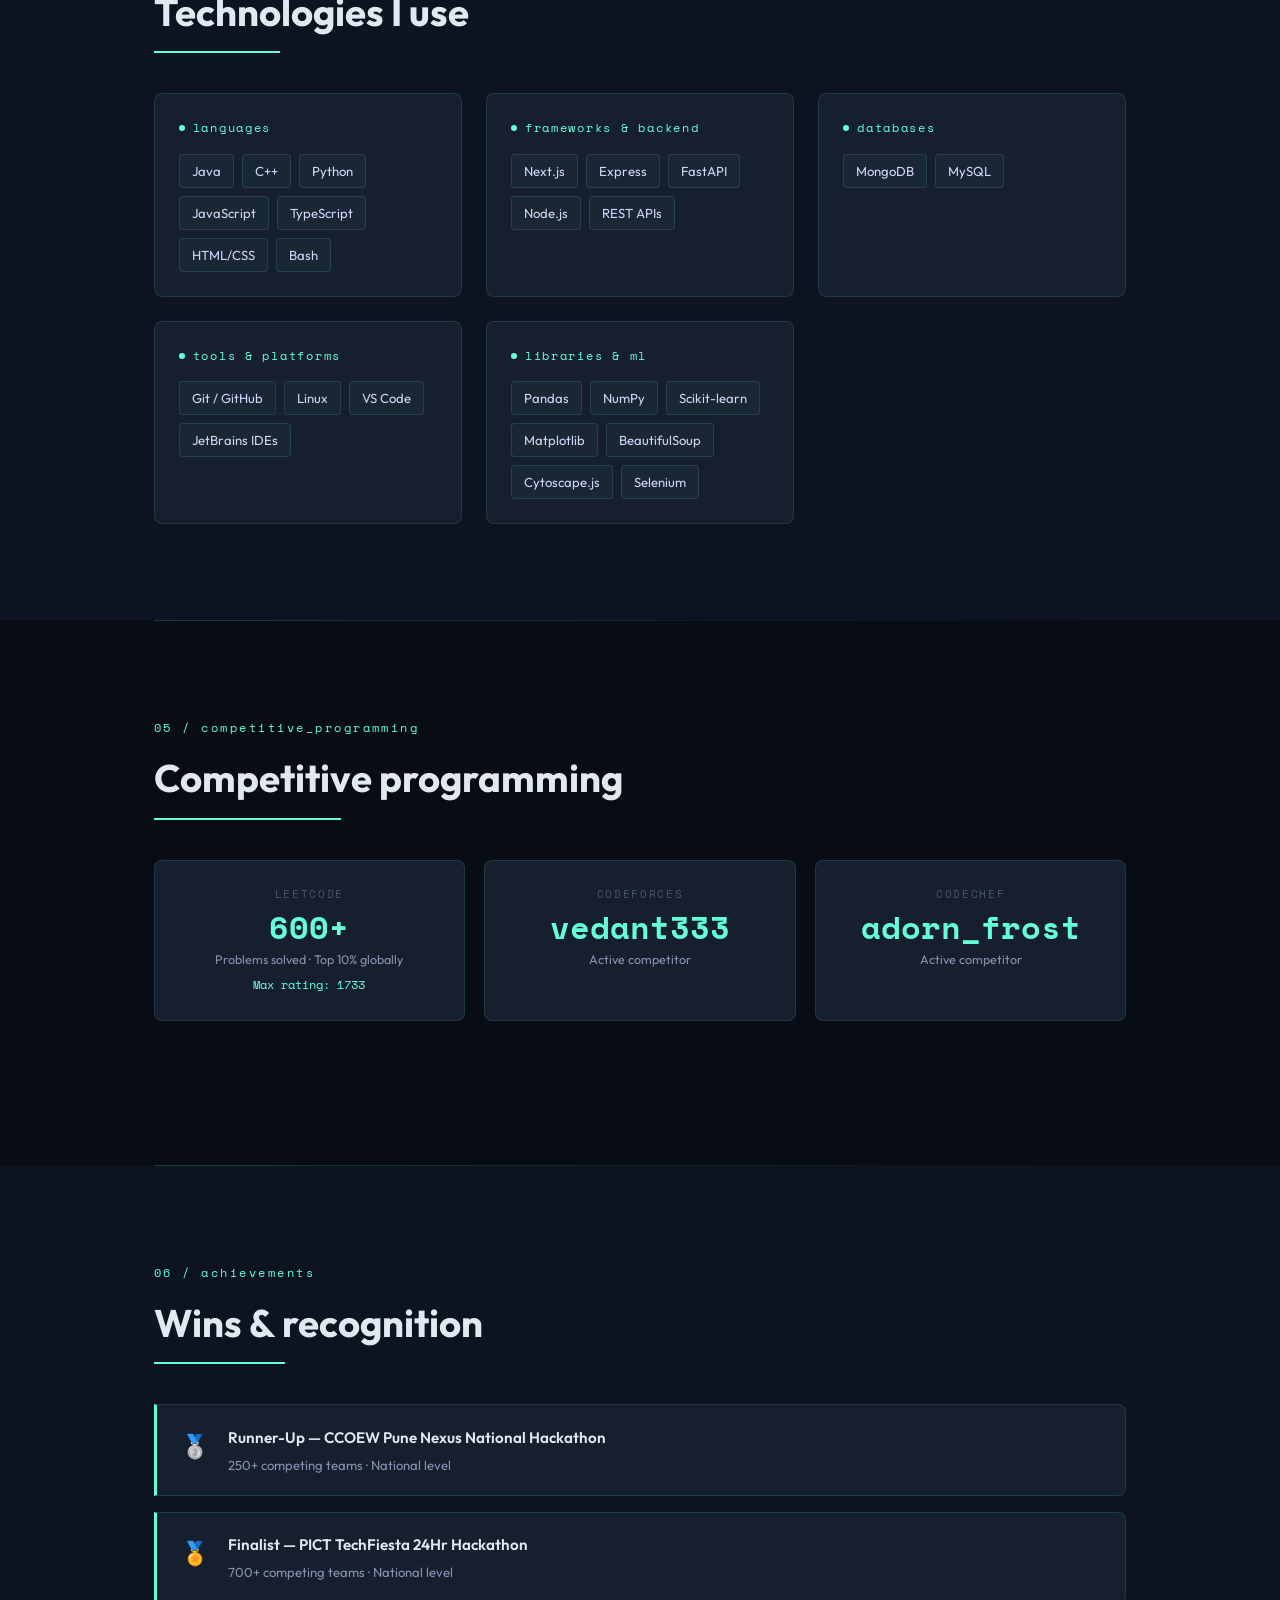
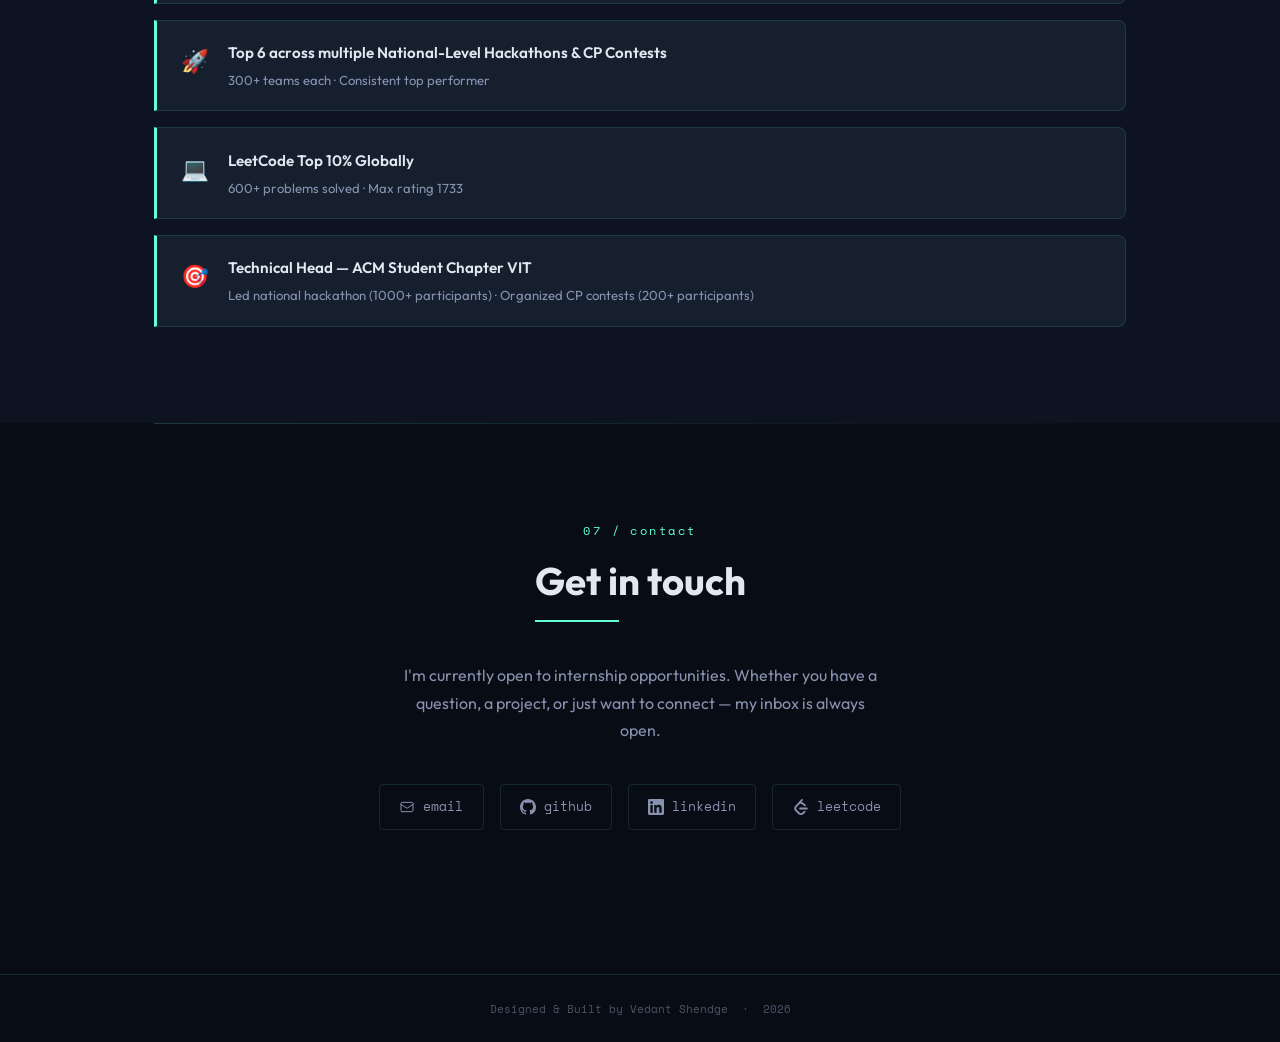
==== commit 6e9bf643: "updated resume link" ====
--- a/index.html
+++ b/index.html
@@ -515,7 +515,7 @@
     <li><a href="#achievements">wins</a></li>
     <li><a href="#contact">contact</a></li>
   </ul>
-  <a href="https://drive.google.com/file/d/1QJ4c0infaUUM0z5TrzqFDT2mMS3Vjoch/view?usp=drive_link" target="_blank" class="resume-btn">Resume ↗</a>
+  <a href="https://drive.google.com/file/d/1qDhmYlDRjqJ7oFmKtz0ltESBE-jjVfTs/view?usp=sharing" target="_blank" class="resume-btn">Resume ↗</a>
 </nav>
 
 <section id="hero">
@@ -900,4 +900,4 @@
 });
 </script>
 </body>
-</html>+</html>
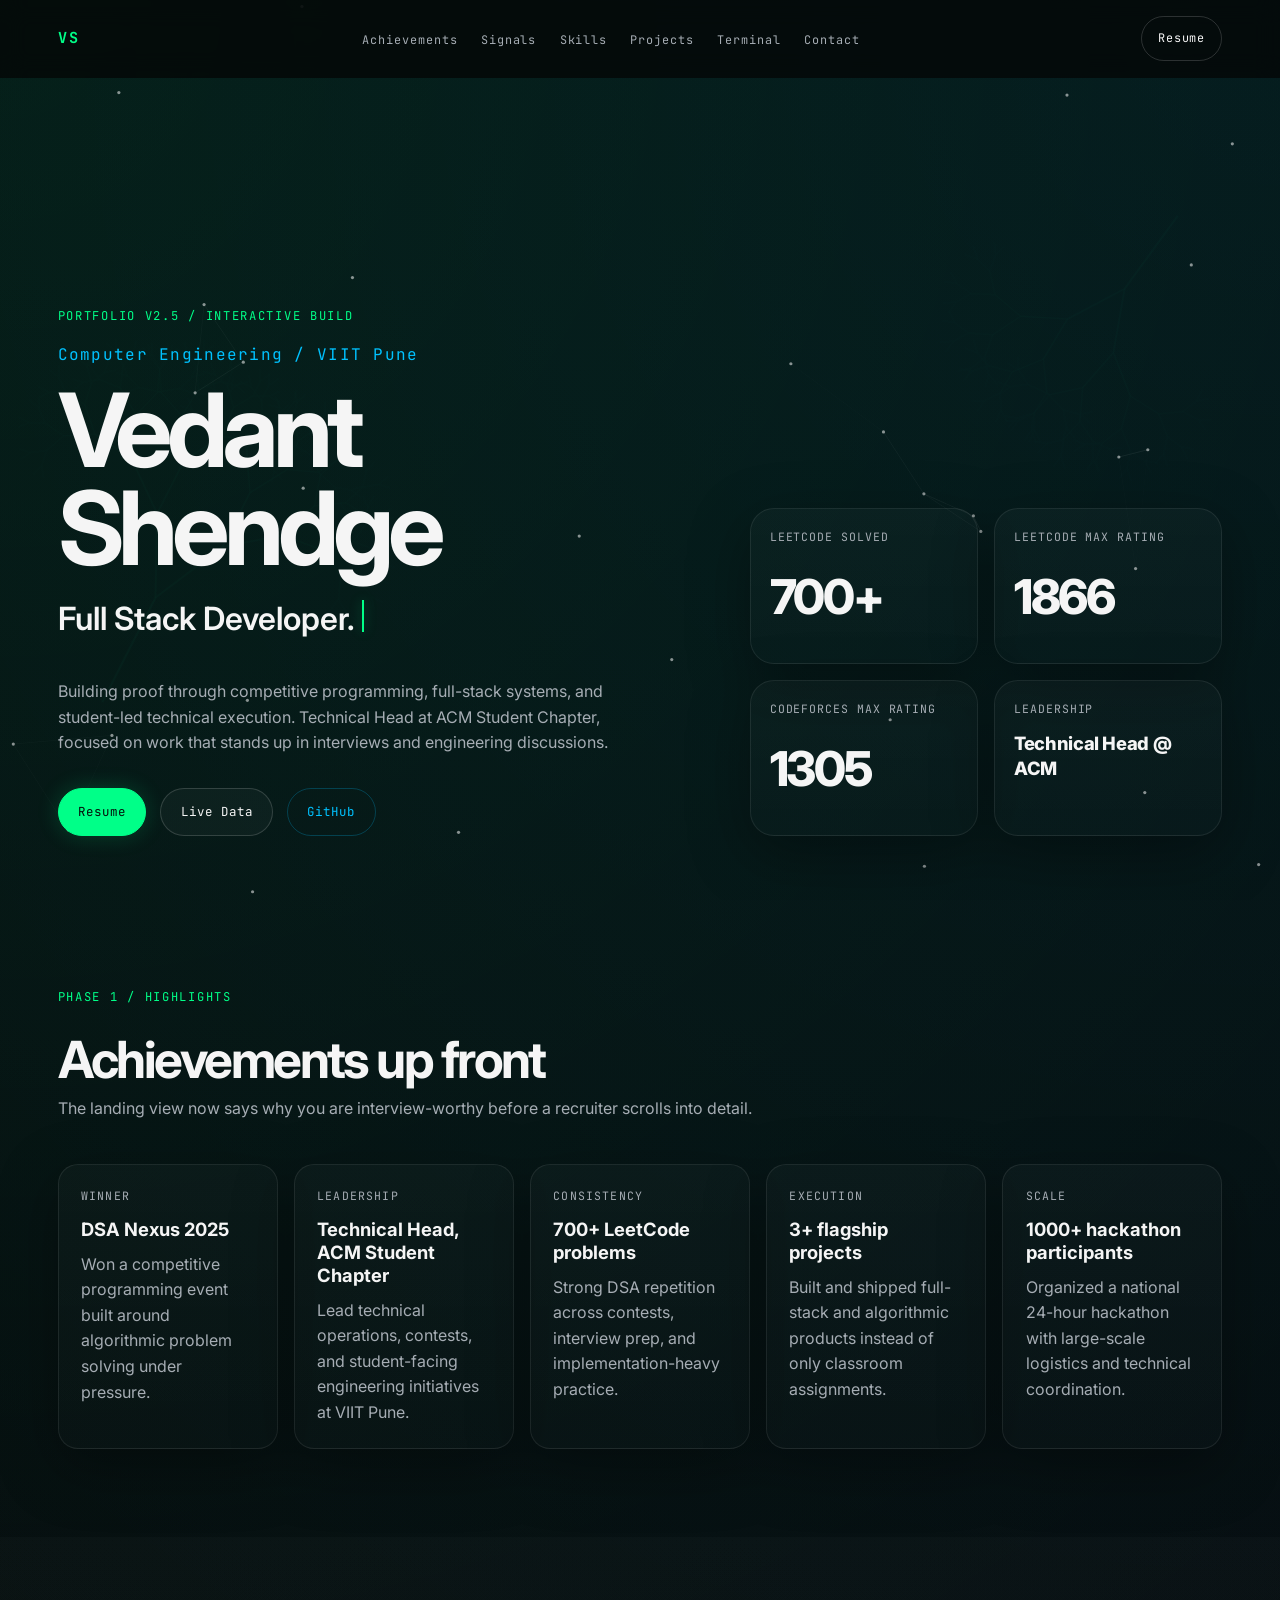
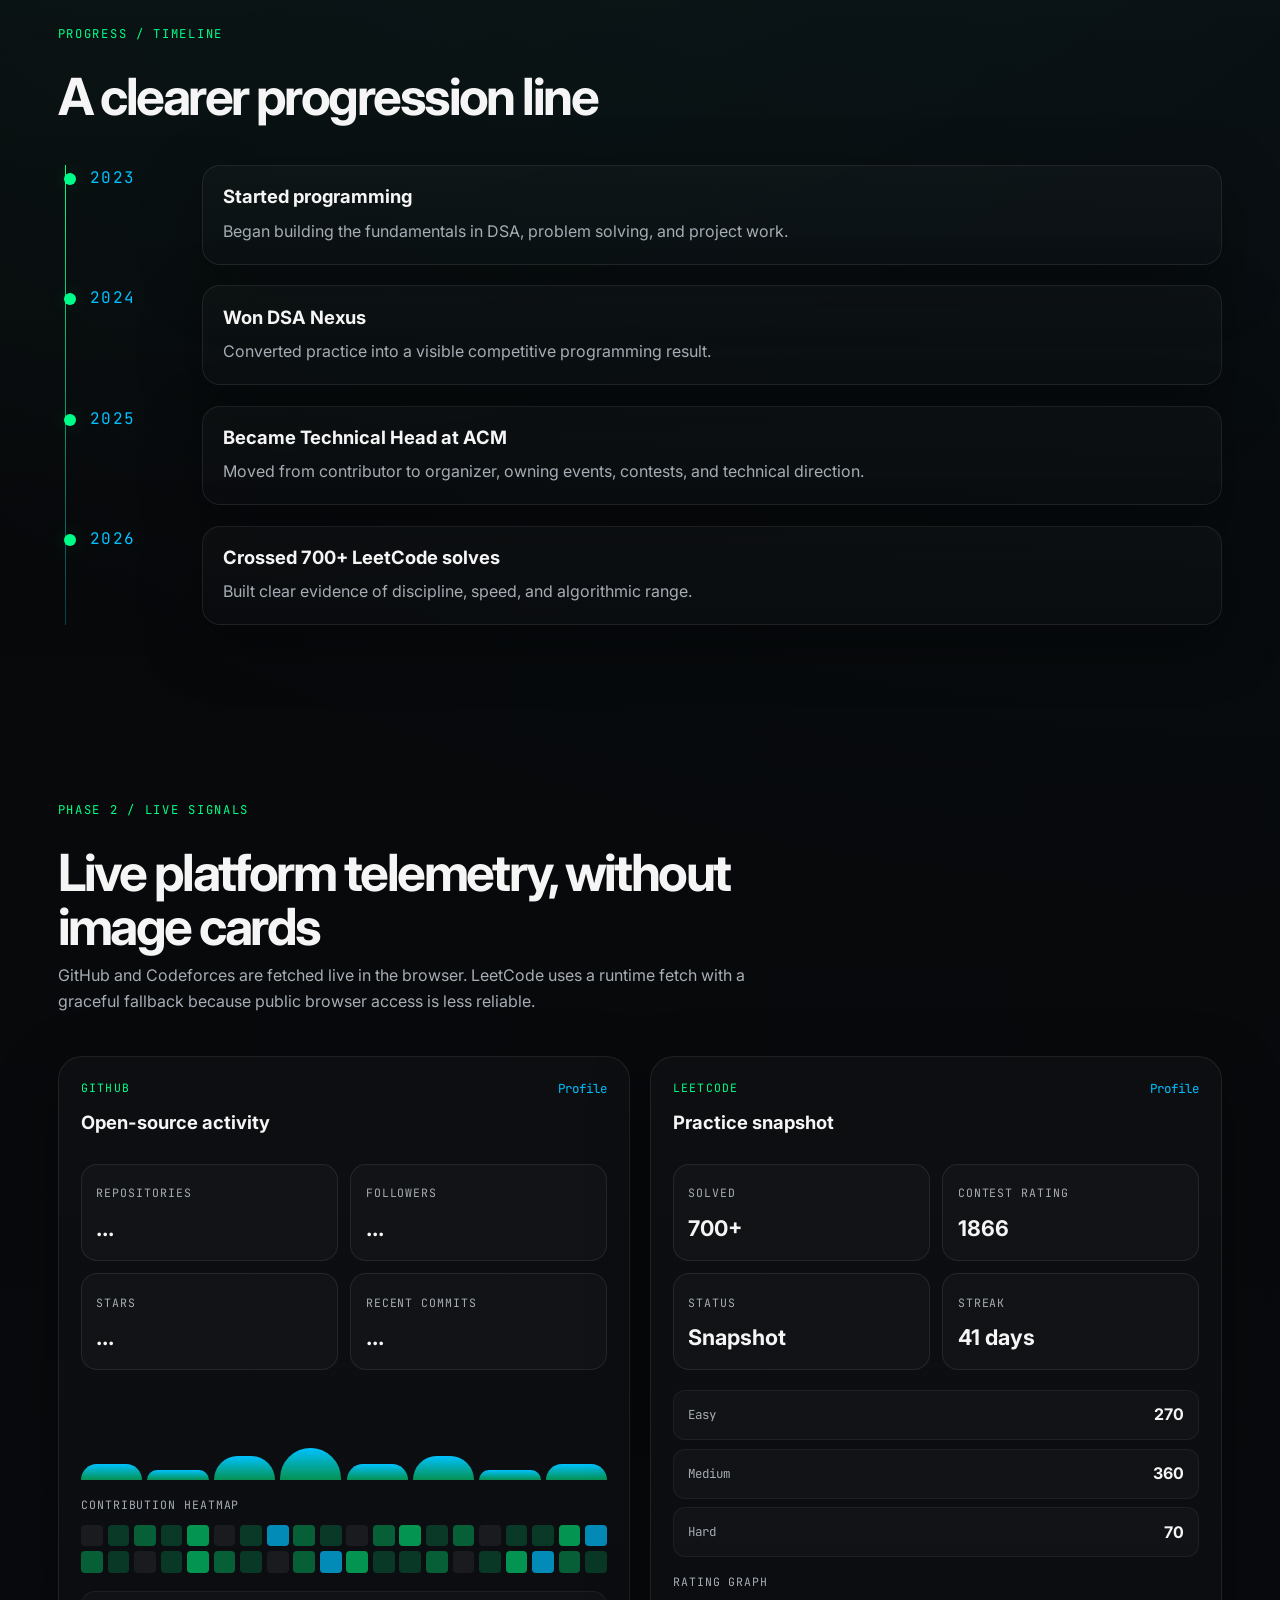
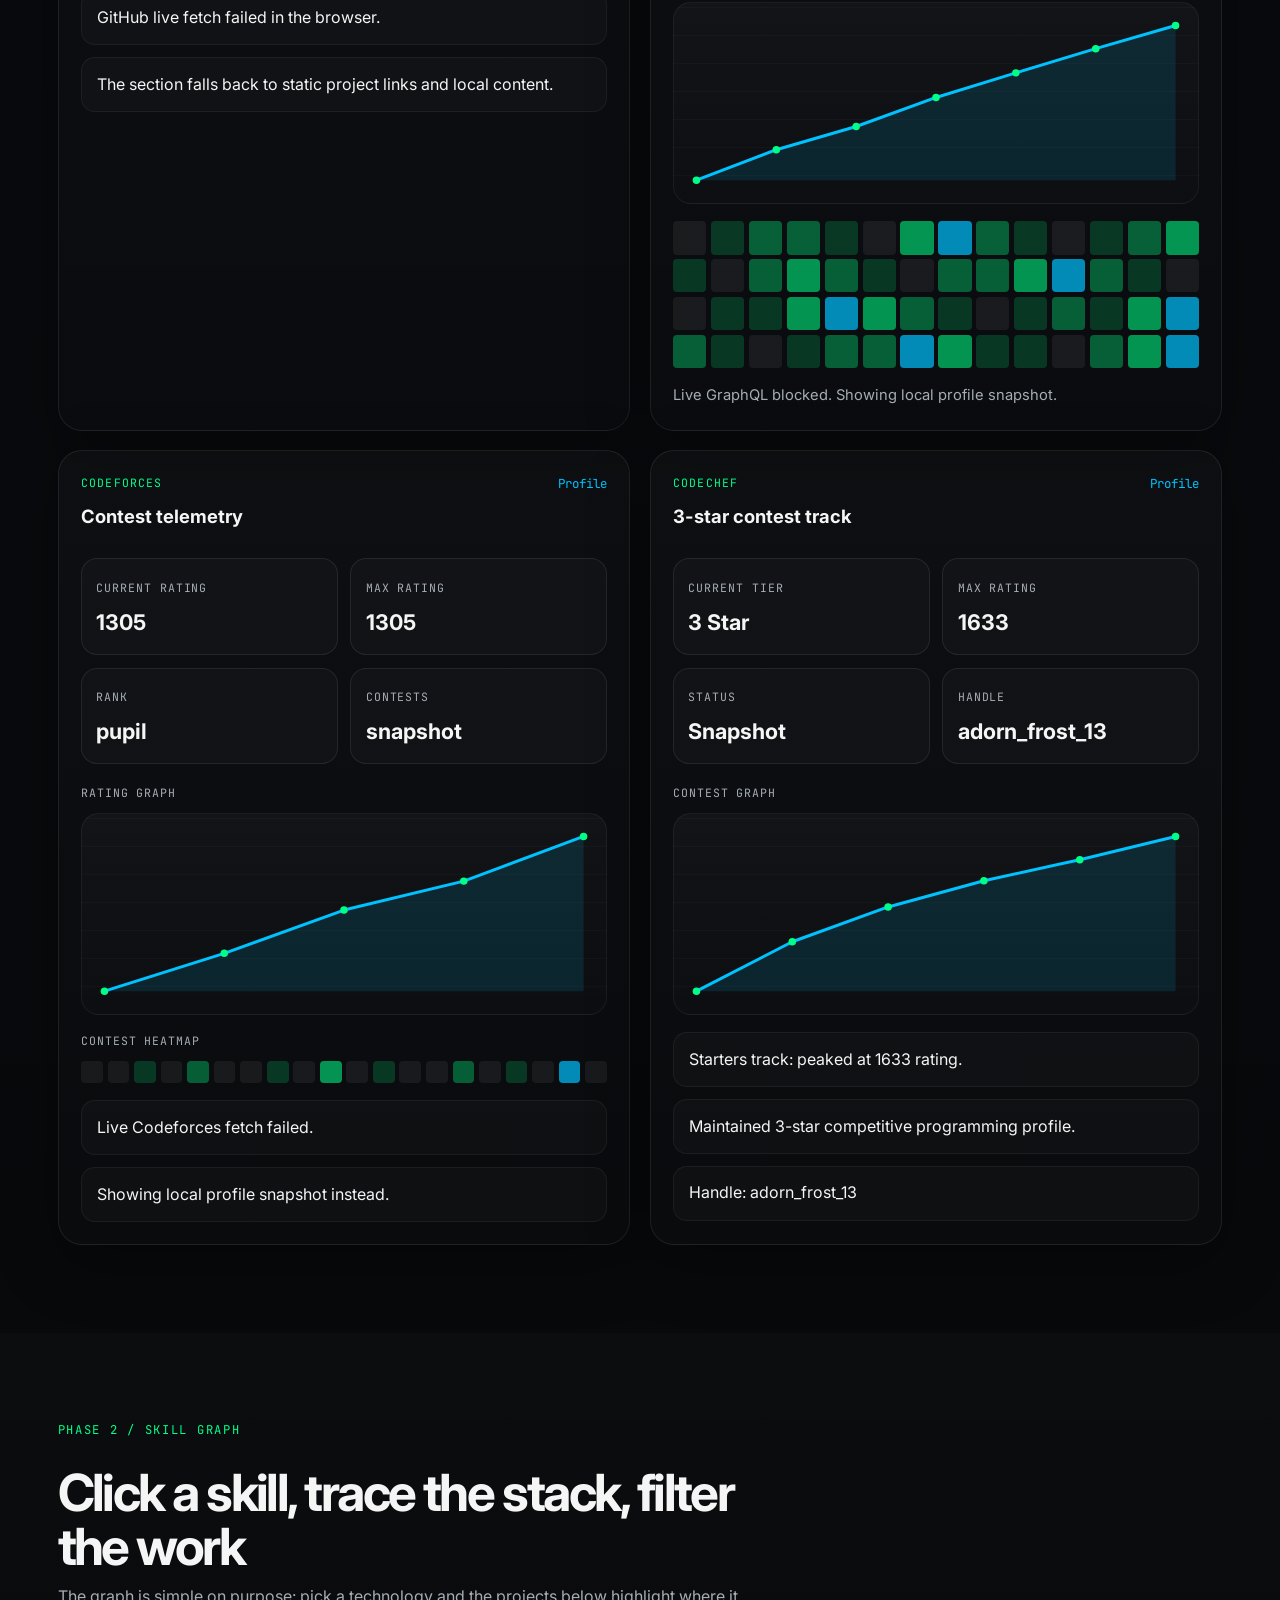
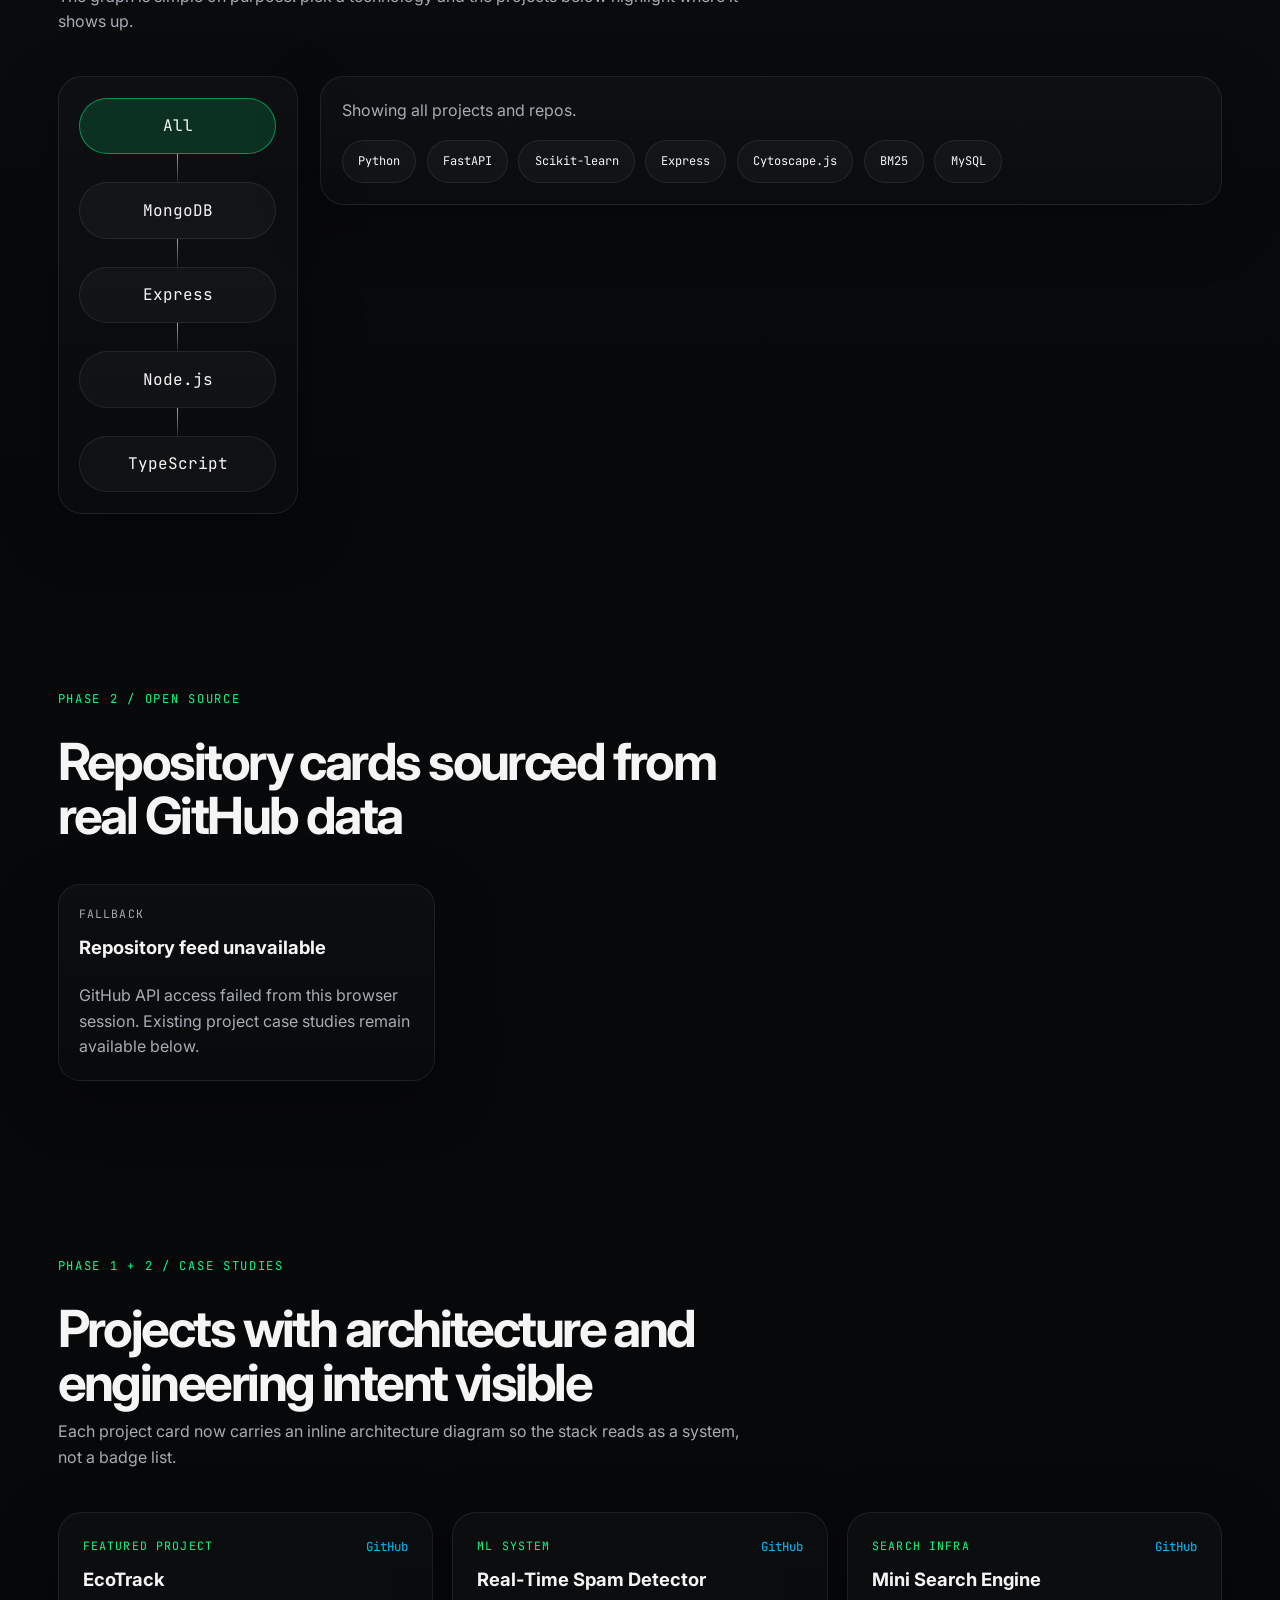
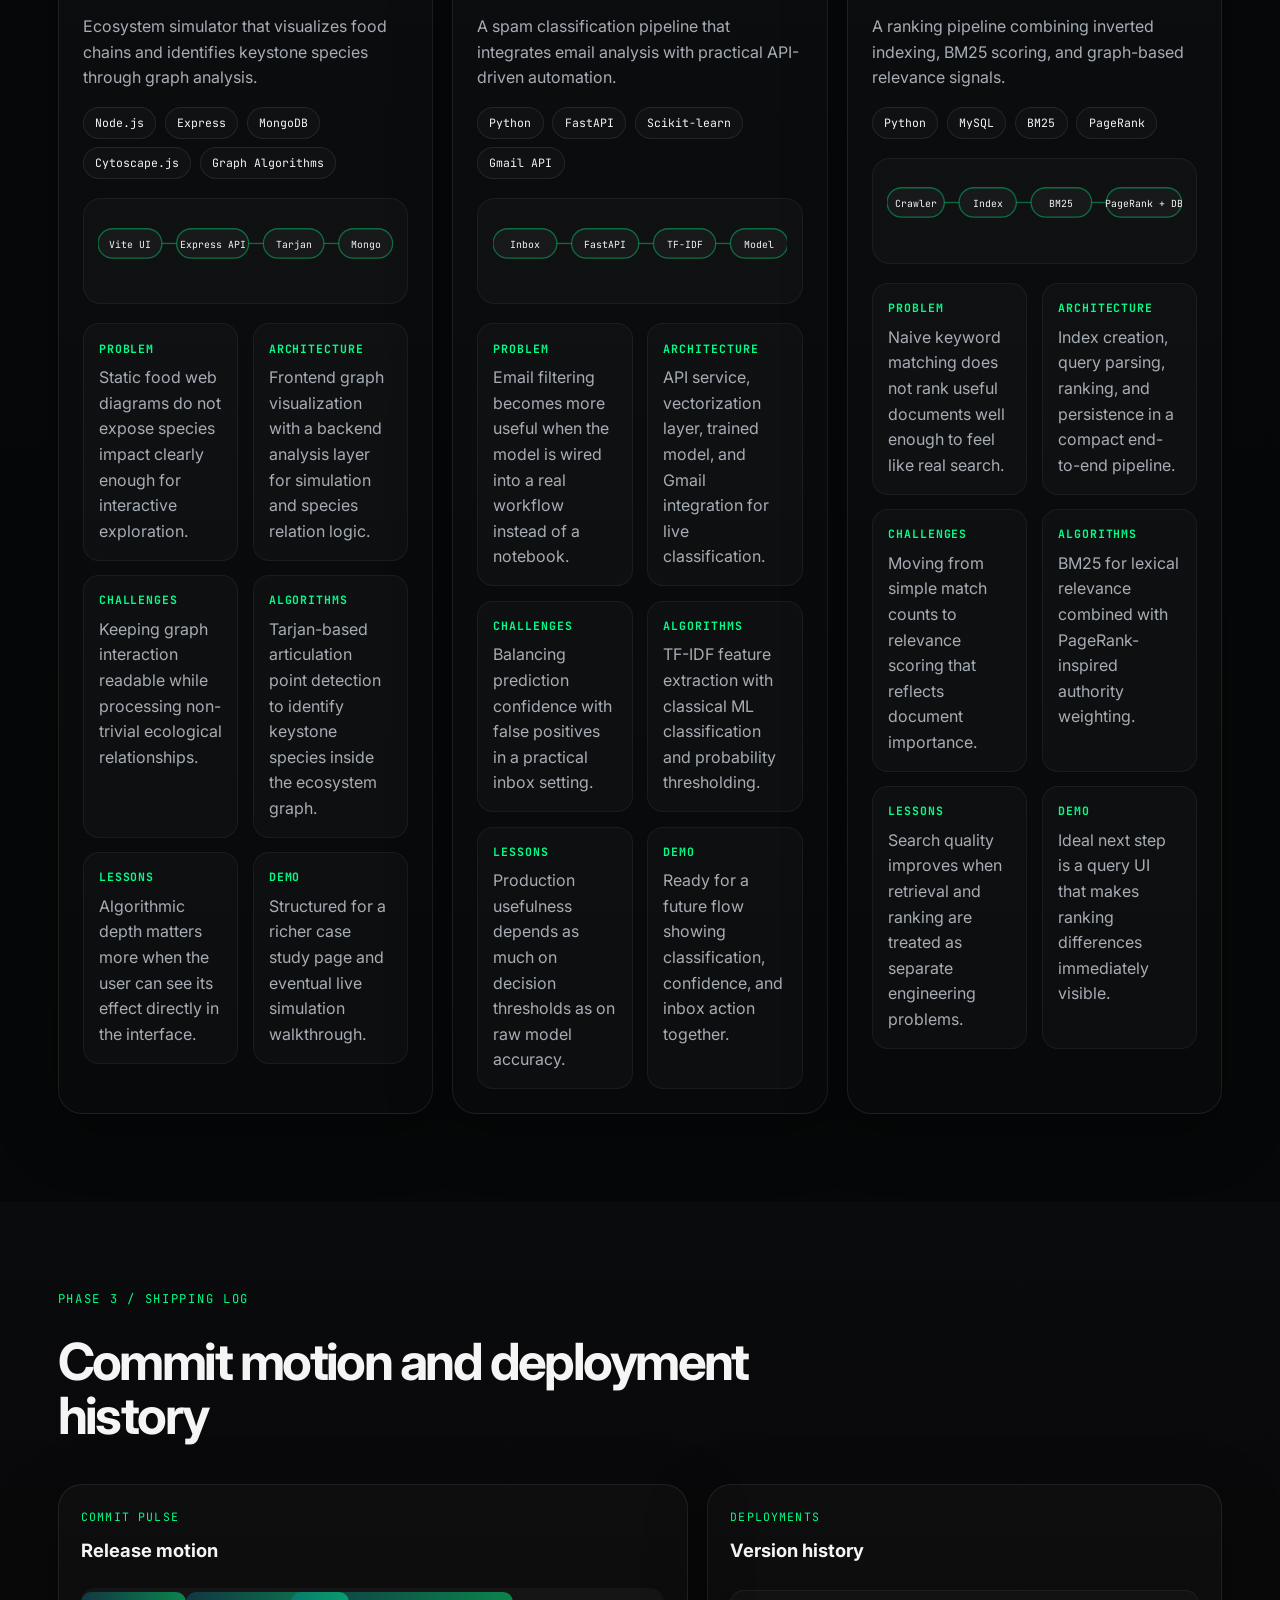
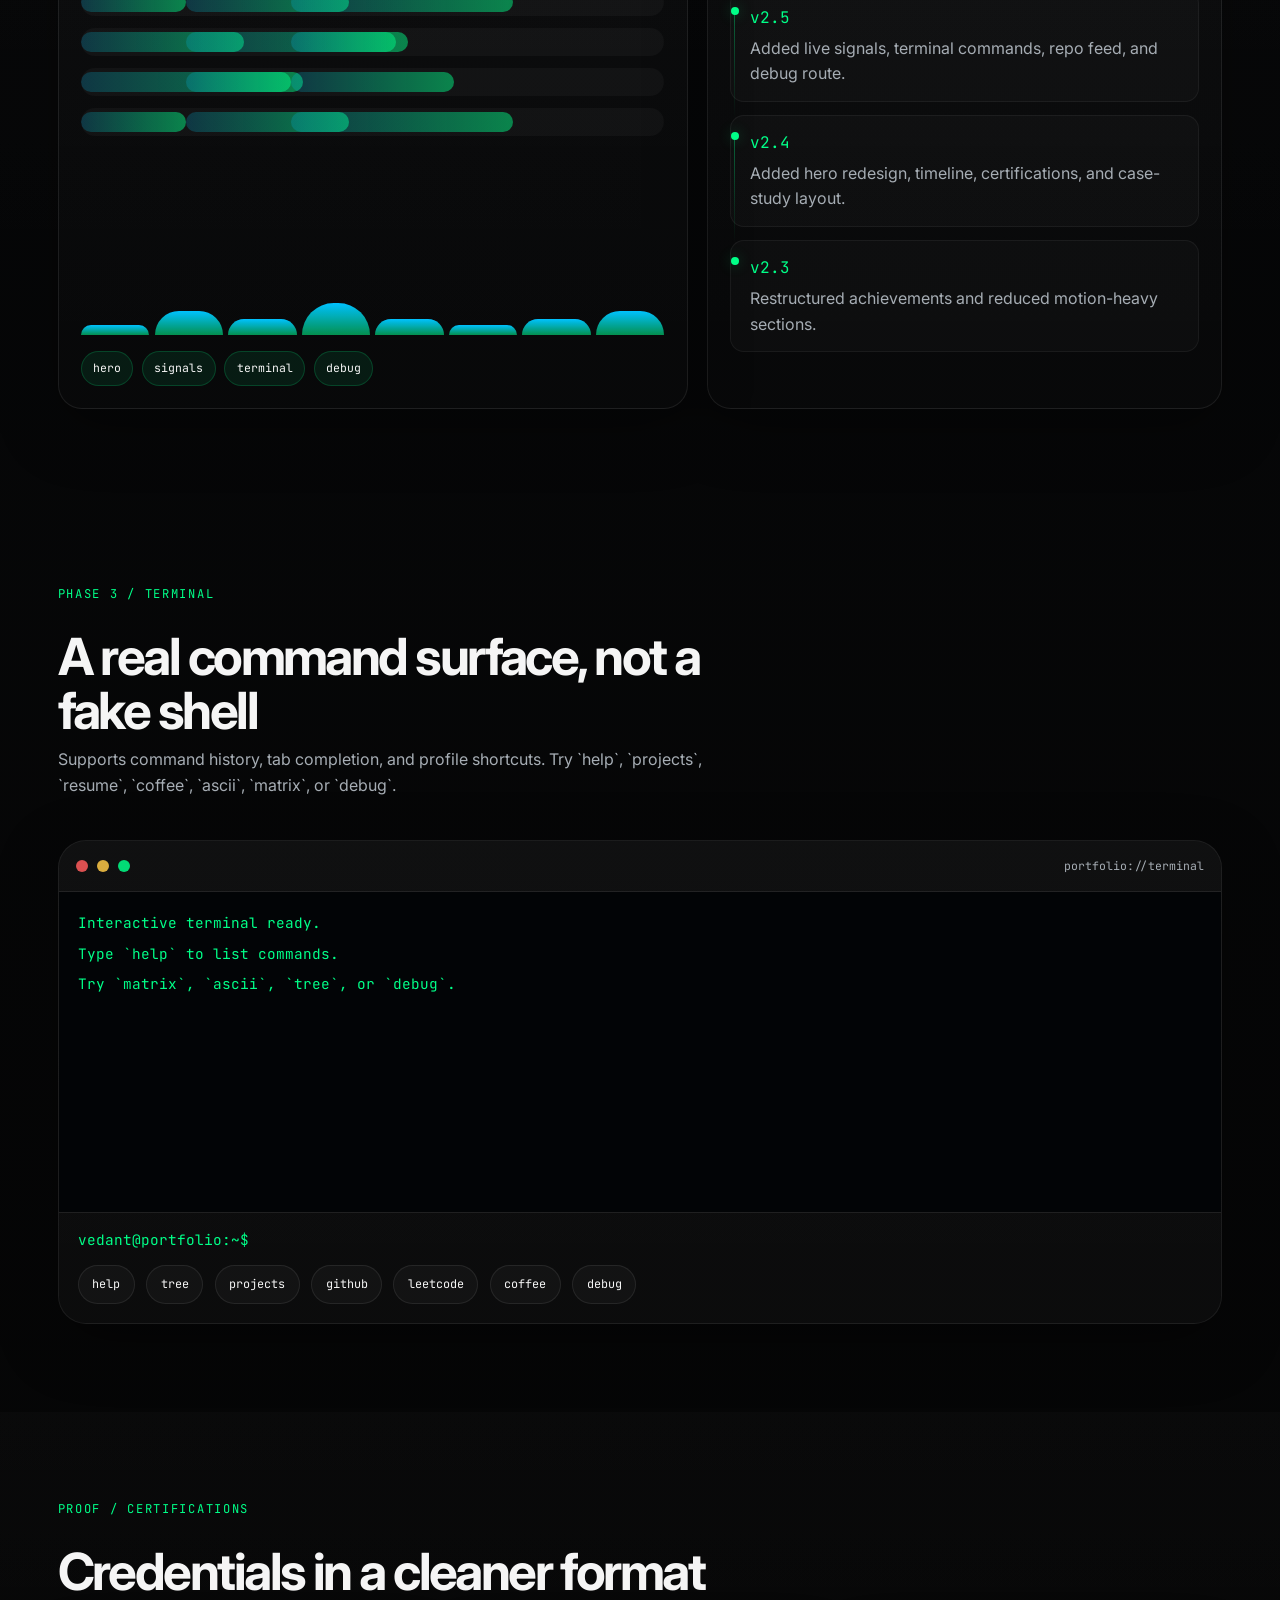
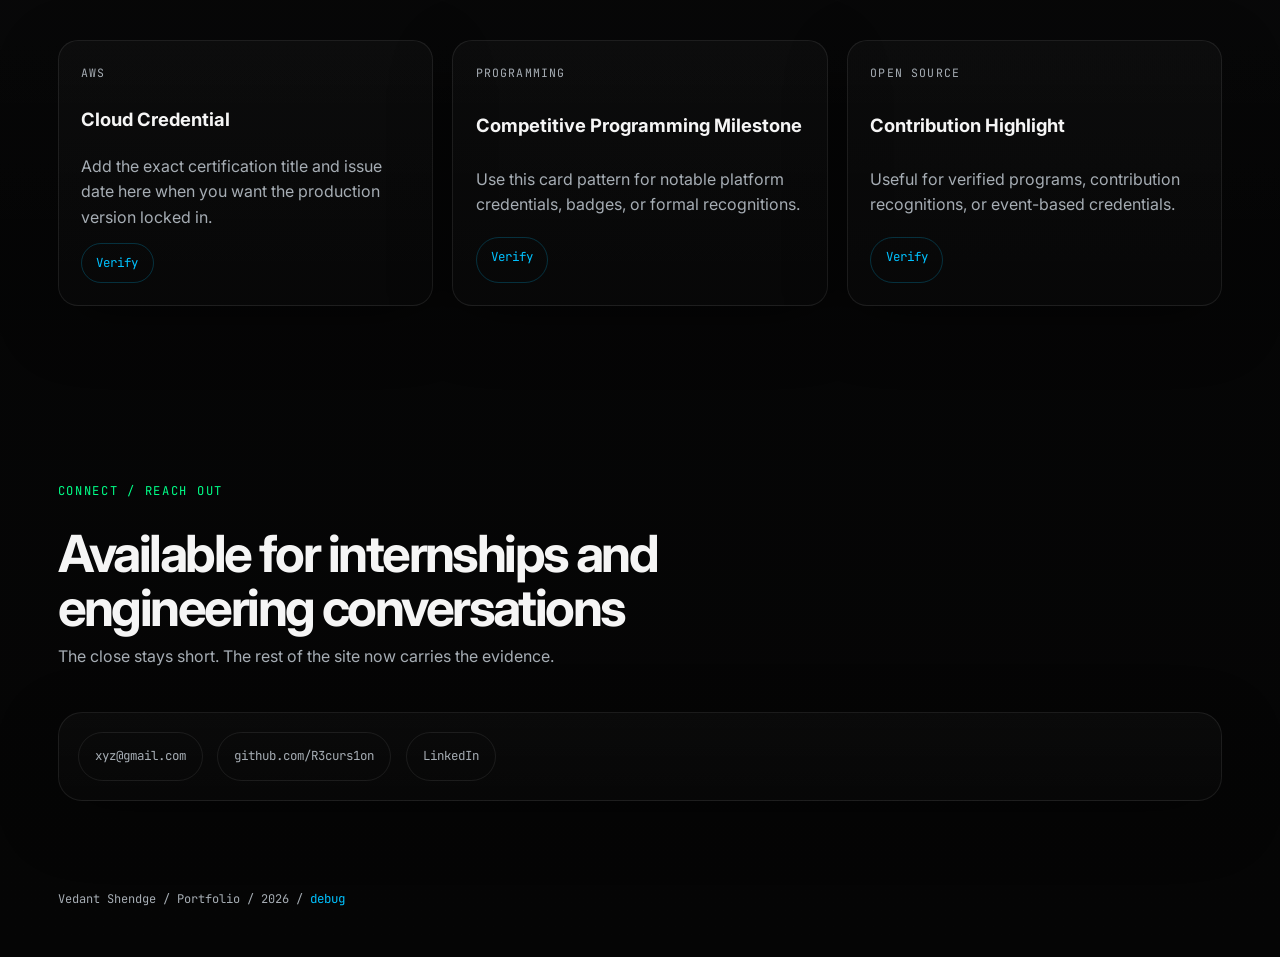
==== commit 18790ddb: "feat: finilized latest portfolio" ====
--- a/index.html
+++ b/index.html
@@ -1,903 +1,698 @@
+<!-- modified.html -->
 <!DOCTYPE html>
 <html lang="en">
 <head>
-<meta charset="UTF-8">
-<meta name="viewport" content="width=device-width, initial-scale=1.0">
-<title>Vedant Shendge — Portfolio</title>
-<link rel="preconnect" href="https://fonts.googleapis.com">
-<link href="https://fonts.googleapis.com/css2?family=Space+Mono:ital,wght@0,400;0,700;1,400&family=Outfit:wght@300;400;500;600;700&display=swap" rel="stylesheet">
-<style>
-*, *::before, *::after { box-sizing: border-box; margin: 0; padding: 0; }
-
-:root {
-  --bg: #080c14;
-  --bg2: #0d1321;
-  --bg3: #111827;
-  --surface: #161f2e;
-  --border: rgba(100,255,210,0.12);
-  --accent: #64ffda;
-  --accent2: #f97316;
-  --text: #ccd6f6;
-  --text-muted: #8892b0;
-  --text-dim: #4a5568;
-  --white: #e2e8f0;
-  --mono: 'Space Mono', monospace;
-  --sans: 'Outfit', sans-serif;
-}
-
-html { scroll-behavior: smooth; }
-
-body {
-  background: var(--bg);
-  color: var(--text);
-  font-family: var(--sans);
-  font-size: 16px;
-  line-height: 1.7;
-  overflow-x: hidden;
-}
-
-::-webkit-scrollbar { width: 4px; }
-::-webkit-scrollbar-track { background: var(--bg); }
-::-webkit-scrollbar-thumb { background: var(--accent); border-radius: 2px; }
-
-/* NAV */
-nav {
-  position: fixed; top: 0; width: 100%; z-index: 100;
-  padding: 1rem 2.5rem;
-  display: flex; justify-content: space-between; align-items: center;
-  background: rgba(8,12,20,0.85);
-  backdrop-filter: blur(12px);
-  border-bottom: 1px solid var(--border);
-  transition: all 0.3s;
-}
-nav .logo {
-  font-family: var(--mono);
-  font-size: 1rem;
-  color: var(--accent);
-  text-decoration: none;
-  letter-spacing: 0.05em;
-}
-nav ul { list-style: none; display: flex; gap: 2rem; }
-nav ul a {
-  font-family: var(--mono);
-  font-size: 0.75rem;
-  color: var(--text-muted);
-  text-decoration: none;
-  letter-spacing: 0.1em;
-  transition: color 0.2s;
-}
-nav ul a:hover { color: var(--accent); }
-nav .resume-btn {
-  font-family: var(--mono);
-  font-size: 0.7rem;
-  padding: 0.5rem 1.1rem;
-  border: 1px solid var(--accent);
-  color: var(--accent);
-  border-radius: 3px;
-  text-decoration: none;
-  letter-spacing: 0.1em;
-  transition: all 0.2s;
-}
-nav .resume-btn:hover { background: rgba(100,255,210,0.07); }
-
-/* HERO */
-#hero {
-  min-height: 100vh;
-  display: flex; flex-direction: column; justify-content: center;
-  padding: 0 12vw;
-  position: relative;
-  overflow: hidden;
-}
-#hero canvas {
-  position: absolute; inset: 0; opacity: 0.35;
-  pointer-events: none;
-}
-.hero-content { position: relative; z-index: 1; }
-.hero-eyebrow {
-  font-family: var(--mono);
-  font-size: 0.85rem;
-  color: var(--accent);
-  letter-spacing: 0.15em;
-  margin-bottom: 1.2rem;
-  opacity: 0;
-  animation: fadeUp 0.6s 0.2s forwards;
-}
-.hero-name {
-  font-family: var(--sans);
-  font-size: clamp(3rem, 7vw, 6rem);
-  font-weight: 700;
-  color: var(--white);
-  line-height: 1.2;
-  padding-bottom: 0.1em;
-  margin-bottom: 0.4rem;
-  opacity: 0;
-  animation: fadeUp 0.6s 0.4s forwards;
-}
-.hero-title {
-  font-size: clamp(1.5rem, 4vw, 3.2rem);
-  font-weight: 300;
-  color: var(--text-muted);
-  margin-bottom: 1.5rem;
-  opacity: 0;
-  animation: fadeUp 0.6s 0.55s forwards;
-}
-.hero-title .typed { color: var(--text); font-weight: 500; }
-.cursor {
-  display: inline-block; width: 3px; height: 1em;
-  background: var(--accent); margin-left: 3px;
-  vertical-align: middle;
-  animation: blink 0.8s step-end infinite;
-}
-@keyframes blink { 50% { opacity: 0; } }
-
-.hero-desc {
-  max-width: 500px;
-  color: var(--text-muted);
-  font-size: 1rem;
-  line-height: 1.8;
-  margin-bottom: 2.5rem;
-  opacity: 0;
-  animation: fadeUp 0.6s 0.7s forwards;
-}
-.hero-ctas {
-  display: flex; gap: 1rem; flex-wrap: wrap;
-  opacity: 0;
-  animation: fadeUp 0.6s 0.85s forwards;
-}
-.btn-primary {
-  font-family: var(--mono);
-  font-size: 0.78rem;
-  padding: 0.85rem 2rem;
-  background: var(--accent);
-  color: var(--bg);
-  border: none; border-radius: 3px;
-  text-decoration: none; font-weight: 700;
-  letter-spacing: 0.08em;
-  transition: all 0.2s;
-}
-.btn-primary:hover { background: #4de8c4; transform: translateY(-2px); }
-.btn-outline {
-  font-family: var(--mono);
-  font-size: 0.78rem;
-  padding: 0.85rem 2rem;
-  border: 1px solid var(--accent);
-  color: var(--accent);
-  border-radius: 3px;
-  text-decoration: none;
-  letter-spacing: 0.08em;
-  transition: all 0.2s;
-}
-.btn-outline:hover { background: rgba(100,255,210,0.08); transform: translateY(-2px); }
-
-.hero-scroll {
-  position: absolute; bottom: 2rem; left: 50%;
-  transform: translateX(-50%);
-  display: flex; flex-direction: column; align-items: center; gap: 8px;
-  opacity: 0; animation: fadeUp 0.6s 1.2s forwards;
-}
-.hero-scroll span {
-  font-family: var(--mono); font-size: 0.65rem;
-  color: var(--text-dim); letter-spacing: 0.15em;
-}
-.scroll-line {
-  width: 1px; height: 50px;
-  background: linear-gradient(to bottom, var(--accent), transparent);
-  animation: scrollPulse 2s ease-in-out infinite;
-}
-@keyframes scrollPulse { 0%,100%{opacity:0.3;transform:scaleY(0.7) translateY(-10px)} 50%{opacity:1;transform:scaleY(1) translateY(0)} }
-
-@keyframes fadeUp { from{opacity:0;transform:translateY(24px)} to{opacity:1;transform:translateY(0)} }
-
-/* SECTIONS */
-section { padding: 6rem 12vw; }
-.section-label {
-  font-family: var(--mono);
-  font-size: 0.78rem;
-  color: var(--accent);
-  letter-spacing: 0.2em;
-  margin-bottom: 0.5rem;
-}
-.section-title {
-  font-size: clamp(1.6rem, 3vw, 2.4rem);
-  font-weight: 700;
-  color: var(--white);
-  margin-bottom: 3rem;
-  position: relative;
-  display: inline-block;
-}
-.section-title::after {
-  content: '';
-  position: absolute; bottom: -8px; left: 0;
-  width: 40%; height: 2px;
-  background: var(--accent);
-}
-
-.section-divider {
-  height: 1px;
-  background: linear-gradient(to right, var(--accent), transparent);
-  opacity: 0.2;
-  margin: 0 12vw;
-}
-
-/* ABOUT */
-#about { background: var(--bg2); }
-.about-grid {
-  display: grid;
-  grid-template-columns: 1fr 1fr;
-  gap: 4rem;
-  align-items: start;
-}
-.about-text p {
-  color: var(--text-muted);
-  margin-bottom: 1rem;
-  font-size: 0.97rem;
-}
-.about-text p span { color: var(--accent); }
-.about-text p strong { color: var(--white); font-weight: 600; }
-.about-stats {
-  display: grid;
-  grid-template-columns: 1fr 1fr;
-  gap: 1.2rem;
-}
-.stat-card {
-  background: var(--surface);
-  border: 1px solid var(--border);
-  border-radius: 6px;
-  padding: 1.2rem 1.4rem;
-  transition: border-color 0.2s, transform 0.2s;
-}
-.stat-card:hover { border-color: var(--accent); transform: translateY(-3px); }
-.stat-value {
-  font-family: var(--mono);
-  font-size: 1.8rem;
-  font-weight: 700;
-  color: var(--accent);
-  line-height: 1;
-  margin-bottom: 0.3rem;
-}
-.stat-label {
-  font-size: 0.8rem;
-  color: var(--text-muted);
-  font-family: var(--mono);
-  letter-spacing: 0.05em;
-}
-
-/* PROJECTS */
-#projects { background: var(--bg); }
-.projects-grid {
-  display: grid;
-  grid-template-columns: repeat(auto-fit, minmax(300px, 1fr));
-  gap: 1.5rem;
-}
-.project-card {
-  background: var(--surface);
-  border: 1px solid var(--border);
-  border-radius: 8px;
-  padding: 1.8rem;
-  display: flex; flex-direction: column;
-  transition: border-color 0.25s, transform 0.25s;
-  position: relative;
-  overflow: hidden;
-}
-.project-card::before {
-  content: '';
-  position: absolute; top: 0; left: 0; right: 0;
-  height: 2px;
-  background: var(--accent);
-  transform: scaleX(0);
-  transform-origin: left;
-  transition: transform 0.3s;
-}
-.project-card:hover::before { transform: scaleX(1); }
-.project-card:hover { border-color: rgba(100,255,210,0.3); transform: translateY(-5px); }
-
-.project-card.featured { border-color: rgba(100,255,210,0.3); }
-.project-card.featured::before { transform: scaleX(1); }
-
-.project-top {
-  display: flex; justify-content: space-between; align-items: flex-start;
-  margin-bottom: 1rem;
-}
-.project-icon { font-size: 1.6rem; }
-.project-links { display: flex; gap: 0.7rem; }
-.project-links a {
-  color: var(--text-muted);
-  text-decoration: none; font-size: 0.85rem;
-  transition: color 0.2s;
-}
-.project-links a:hover { color: var(--accent); }
-
-.project-badge {
-  font-family: var(--mono); font-size: 0.65rem;
-  padding: 0.2rem 0.6rem;
-  background: rgba(249,115,22,0.12);
-  color: var(--accent2);
-  border: 1px solid rgba(249,115,22,0.3);
-  border-radius: 20px; letter-spacing: 0.1em;
-  margin-bottom: 0.7rem; display: inline-block;
-}
-.project-name {
-  font-size: 1.2rem; font-weight: 700;
-  color: var(--white);
-  margin-bottom: 0.6rem;
-}
-.project-desc {
-  font-size: 0.88rem;
-  color: var(--text-muted);
-  line-height: 1.7;
-  flex: 1; margin-bottom: 1.2rem;
-}
-.project-tech {
-  display: flex; flex-wrap: wrap; gap: 0.5rem;
-}
-.tech-tag {
-  font-family: var(--mono); font-size: 0.68rem;
-  padding: 0.25rem 0.65rem;
-  background: rgba(100,255,210,0.05);
-  color: var(--accent);
-  border: 1px solid rgba(100,255,210,0.15);
-  border-radius: 3px; letter-spacing: 0.05em;
-}
-
-/* SKILLS */
-#skills { background: var(--bg2); }
-.skills-grid {
-  display: grid;
-  grid-template-columns: repeat(auto-fit, minmax(240px, 1fr));
-  gap: 1.5rem;
-}
-.skills-category {
-  background: var(--surface);
-  border: 1px solid var(--border);
-  border-radius: 8px;
-  padding: 1.5rem;
-}
-.skills-category-title {
-  font-family: var(--mono); font-size: 0.72rem;
-  color: var(--accent); letter-spacing: 0.15em;
-  margin-bottom: 1rem;
-  display: flex; align-items: center; gap: 0.5rem;
-}
-.skills-category-title::before {
-  content: ''; display: block;
-  width: 6px; height: 6px;
-  background: var(--accent);
-  border-radius: 50%;
-}
-.skills-list {
-  display: flex; flex-wrap: wrap; gap: 0.5rem;
-}
-.skill-pill {
-  font-size: 0.82rem;
-  padding: 0.3rem 0.75rem;
-  background: rgba(100,255,210,0.04);
-  border: 1px solid var(--border);
-  border-radius: 4px;
-  color: var(--text);
-  transition: all 0.2s;
-}
-.skill-pill:hover {
-  border-color: var(--accent);
-  background: rgba(100,255,210,0.08);
-  color: var(--accent);
-}
-
-/* COMPETITIVE PROGRAMMING */
-#cp { background: var(--bg); }
-.cp-grid {
-  display: grid;
-  grid-template-columns: repeat(auto-fit, minmax(200px, 1fr));
-  gap: 1.2rem;
-  margin-bottom: 3rem;
-}
-.cp-card {
-  background: var(--surface);
-  border: 1px solid var(--border);
-  border-radius: 8px;
-  padding: 1.5rem;
-  text-align: center;
-  transition: all 0.25s;
-  text-decoration: none;
-  display: block;
-}
-.cp-card:hover {
-  border-color: var(--accent);
-  transform: translateY(-4px);
-}
-.cp-card .platform {
-  font-family: var(--mono); font-size: 0.68rem;
-  color: var(--text-dim); letter-spacing: 0.15em;
-  margin-bottom: 0.5rem;
-}
-.cp-card .cp-stat {
-  font-family: var(--mono); font-size: 2rem; font-weight: 700;
-  color: var(--accent); line-height: 1;
-  margin-bottom: 0.4rem;
-}
-.cp-card .cp-sub {
-  font-size: 0.78rem;
-  color: var(--text-muted);
-}
-
-/* ACHIEVEMENTS */
-#achievements { background: var(--bg2); }
-.achievements-list { display: flex; flex-direction: column; gap: 1rem; }
-.achievement-item {
-  background: var(--surface);
-  border: 1px solid var(--border);
-  border-left: 3px solid var(--accent);
-  border-radius: 0 8px 8px 0;
-  padding: 1.2rem 1.5rem;
-  display: flex; align-items: flex-start; gap: 1.2rem;
-  transition: border-color 0.2s, transform 0.2s;
-}
-.achievement-item:hover { transform: translateX(4px); border-color: var(--accent); }
-.ach-icon { font-size: 1.4rem; flex-shrink: 0; margin-top: 2px; }
-.ach-title { font-weight: 600; color: var(--white); margin-bottom: 0.2rem; font-size: 0.95rem; }
-.ach-sub { font-size: 0.82rem; color: var(--text-muted); }
-
-/* CONTACT */
-#contact { background: var(--bg); text-align: center; }
-.contact-tagline {
-  font-size: 1rem; color: var(--text-muted);
-  max-width: 480px; margin: 0 auto 2.5rem;
-}
-.contact-links {
-  display: flex; justify-content: center; flex-wrap: wrap; gap: 1rem;
-  margin-bottom: 3rem;
-}
-.contact-link {
-  display: flex; align-items: center; gap: 0.5rem;
-  font-family: var(--mono); font-size: 0.8rem;
-  color: var(--text-muted);
-  text-decoration: none;
-  padding: 0.7rem 1.2rem;
-  border: 1px solid var(--border);
-  border-radius: 4px;
-  transition: all 0.2s;
-}
-.contact-link:hover { color: var(--accent); border-color: var(--accent); background: rgba(100,255,210,0.04); }
-.contact-icon { width: 16px; height: 16px; }
-
-footer {
-  text-align: center;
-  padding: 1.5rem;
-  font-family: var(--mono); font-size: 0.7rem;
-  color: var(--text-dim);
-  border-top: 1px solid var(--border);
-}
-
-/* EXPERIENCE */
-#experience { background: var(--bg2); }
-.exp-card {
-  background: var(--surface);
-  border: 1px solid var(--border);
-  border-radius: 8px;
-  padding: 1.8rem;
-  max-width: 680px;
-  transition: border-color 0.2s;
-}
-.exp-card:hover { border-color: rgba(100,255,210,0.3); }
-.exp-header { display: flex; justify-content: space-between; align-items: flex-start; margin-bottom: 0.5rem; flex-wrap: wrap; gap: 0.5rem; }
-.exp-role { font-size: 1.1rem; font-weight: 700; color: var(--white); }
-.exp-period { font-family: var(--mono); font-size: 0.72rem; color: var(--accent); padding: 0.2rem 0.6rem; background: rgba(100,255,210,0.08); border-radius: 3px; }
-.exp-company { font-size: 0.88rem; color: var(--text-muted); margin-bottom: 1rem; }
-.exp-bullets { list-style: none; display: flex; flex-direction: column; gap: 0.5rem; }
-.exp-bullets li {
-  font-size: 0.88rem; color: var(--text-muted); padding-left: 1.2rem; position: relative;
-}
-.exp-bullets li::before { content: '▸'; position: absolute; left: 0; color: var(--accent); }
-
-/* SCROLL REVEAL */
-.reveal { opacity: 0; transform: translateY(30px); transition: opacity 0.6s, transform 0.6s; }
-.reveal.visible { opacity: 1; transform: translateY(0); }
-
-/* RESPONSIVE */
-@media (max-width: 768px) {
-  nav { padding: 1rem 1.5rem; }
-  nav ul { display: none; }
-  section { padding: 4rem 6vw; }
-  #hero { padding: 0 6vw; }
-  .about-grid { grid-template-columns: 1fr; gap: 2rem; }
-  .about-stats { grid-template-columns: 1fr 1fr; }
-}
-</style>
+  <meta charset="UTF-8">
+  <meta name="viewport" content="width=device-width, initial-scale=1.0">
+  <title>Vedant Shendge | Portfolio</title>
+  <link rel="preconnect" href="https://fonts.googleapis.com">
+  <link rel="preconnect" href="https://fonts.gstatic.com" crossorigin>
+  <link href="https://fonts.googleapis.com/css2?family=Inter:wght@400;500;600;700;800&family=JetBrains+Mono:wght@400;500;700&display=swap" rel="stylesheet">
+  <link rel="stylesheet" href="style.css">
 </head>
 <body>
-
-<nav>
-  <a href="#hero" class="logo">vs_</a>
-  <ul>
-    <li><a href="#about">about</a></li>
-    <li><a href="#projects">projects</a></li>
-    <li><a href="#skills">skills</a></li>
-    <li><a href="#cp">cp</a></li>
-    <li><a href="#achievements">wins</a></li>
-    <li><a href="#contact">contact</a></li>
-  </ul>
-  <a href="https://drive.google.com/file/d/1qDhmYlDRjqJ7oFmKtz0ltESBE-jjVfTs/view?usp=sharing" target="_blank" class="resume-btn">Resume ↗</a>
-</nav>
-
-<section id="hero">
-  <canvas id="heroCanvas"></canvas>
-  <div class="hero-content">
-    <p class="hero-eyebrow">// hi, my name is</p>
-    <h1 class="hero-name">Vedant Shendge.</h1>
-    <h2 class="hero-title">
-      I build <span class="typed" id="typed-text"></span><span class="cursor"></span>
-    </h2>
-    <p class="hero-desc">
-      3rd-year CS student at VIIT Pune. Technical Head @ ACM Student Chapter.
-      I love building full-stack applications, solving hard problems, and turning algorithms into real-world solutions.
-    </p>
-    <div class="hero-ctas">
-      <a href="https://drive.google.com/file/d/1QJ4c0infaUUM0z5TrzqFDT2mMS3Vjoch/view?usp=drive_link" target="_blank" class="btn-primary">Resume</a>
-      <a href="https://github.com/R3curs1on" target="_blank" class="btn-outline">GitHub ↗</a>
+  <canvas id="matrixCanvas" aria-hidden="true"></canvas>
+  <canvas id="fractalCanvas" aria-hidden="true"></canvas>
+
+  <nav class="site-nav">
+    <a href="#hero" class="logo">VS</a>
+    <ul class="nav-links">
+      <li><a href="#achievements">Achievements</a></li>
+      <li><a href="#signals">Signals</a></li>
+      <li><a href="#skills">Skills</a></li>
+      <li><a href="#projects">Projects</a></li>
+      <li><a href="#terminal">Terminal</a></li>
+      <li><a href="#contact">Contact</a></li>
+    </ul>
+    <button class="nav-cta" id="resume-trigger" type="button">Resume</button>
+  </nav>
+
+  <main>
+    <section id="hero" class="hero">
+      <canvas id="heroCanvas" aria-hidden="true"></canvas>
+      <div class="hero-shell">
+        <div class="hero-copy">
+          <p class="section-kicker">Portfolio v2.5 / Interactive Build</p>
+          <p class="hero-intro">Computer Engineering / VIIT Pune</p>
+          <h1 class="hero-heading">Vedant Shendge</h1>
+          <div class="hero-roles" aria-label="Roles">
+            <span class="role-line is-active">Competitive Programmer.</span>
+            <span class="role-line">Full Stack Developer.</span>
+            <span class="role-line">Systems Enthusiast.</span>
+          </div>
+          <p class="hero-summary">
+            Building proof through competitive programming, full-stack systems, and student-led technical execution. Technical Head at ACM Student Chapter, focused on work that stands up in interviews and engineering discussions.
+          </p>
+          <div class="hero-actions">
+            <button class="button button-primary" id="resume-btn-hero" type="button">Resume</button>
+            <a class="button button-secondary" href="#signals">Live Data</a>
+            <a class="button button-ghost" href="https://github.com/R3curs1on" target="_blank" rel="noreferrer">GitHub</a>
+          </div>
+        </div>
+
+        <div class="hero-metrics">
+          <article class="metric-card">
+            <p class="metric-label">LeetCode solved</p>
+            <p class="metric-value"><span class="counter" data-target="700" data-suffix="+">0</span></p>
+          </article>
+          <article class="metric-card">
+            <p class="metric-label">LeetCode max rating</p>
+            <p class="metric-value"><span class="counter" data-target="1866">0</span></p>
+          </article>
+          <article class="metric-card">
+            <p class="metric-label">Codeforces max rating</p>
+            <p class="metric-value"><span class="counter" data-target="1305">0</span></p>
+          </article>
+          <article class="metric-card">
+            <p class="metric-label">Leadership</p>
+            <p class="metric-value metric-text">Technical Head @ ACM</p>
+          </article>
+        </div>
+      </div>
+    </section>
+
+    <section id="achievements" class="section reveal">
+      <div class="section-head">
+        <p class="section-kicker">Phase 1 / Highlights</p>
+        <h2 class="section-title">Achievements up front</h2>
+        <p class="section-copy">The landing view now says why you are interview-worthy before a recruiter scrolls into detail.</p>
+      </div>
+
+      <div class="achievement-grid">
+        <article class="achievement-card">
+          <p class="achievement-tag">Winner</p>
+          <h3>DSA Nexus 2025</h3>
+          <p>Won a competitive programming event built around algorithmic problem solving under pressure.</p>
+        </article>
+        <article class="achievement-card">
+          <p class="achievement-tag">Leadership</p>
+          <h3>Technical Head, ACM Student Chapter</h3>
+          <p>Lead technical operations, contests, and student-facing engineering initiatives at VIIT Pune.</p>
+        </article>
+        <article class="achievement-card">
+          <p class="achievement-tag">Consistency</p>
+          <h3><span class="counter" data-target="700" data-suffix="+">0</span> LeetCode problems</h3>
+          <p>Strong DSA repetition across contests, interview prep, and implementation-heavy practice.</p>
+        </article>
+        <article class="achievement-card">
+          <p class="achievement-tag">Execution</p>
+          <h3><span class="counter" data-target="3" data-suffix="+">0</span> flagship projects</h3>
+          <p>Built and shipped full-stack and algorithmic products instead of only classroom assignments.</p>
+        </article>
+        <article class="achievement-card">
+          <p class="achievement-tag">Scale</p>
+          <h3><span class="counter" data-target="1000" data-suffix="+">0</span> hackathon participants</h3>
+          <p>Organized a national 24-hour hackathon with large-scale logistics and technical coordination.</p>
+        </article>
+      </div>
+    </section>
+
+    <section id="timeline" class="section section-muted reveal">
+      <div class="section-head">
+        <p class="section-kicker">Progress / Timeline</p>
+        <h2 class="section-title">A clearer progression line</h2>
+      </div>
+
+      <div class="timeline">
+        <article class="timeline-item">
+          <span class="timeline-year">2023</span>
+          <div class="timeline-card">
+            <h3>Started programming</h3>
+            <p>Began building the fundamentals in DSA, problem solving, and project work.</p>
+          </div>
+        </article>
+        <article class="timeline-item">
+          <span class="timeline-year">2024</span>
+          <div class="timeline-card">
+            <h3>Won DSA Nexus</h3>
+            <p>Converted practice into a visible competitive programming result.</p>
+          </div>
+        </article>
+        <article class="timeline-item">
+          <span class="timeline-year">2025</span>
+          <div class="timeline-card">
+            <h3>Became Technical Head at ACM</h3>
+            <p>Moved from contributor to organizer, owning events, contests, and technical direction.</p>
+          </div>
+        </article>
+        <article class="timeline-item">
+          <span class="timeline-year">2026</span>
+          <div class="timeline-card">
+            <h3>Crossed 700+ LeetCode solves</h3>
+            <p>Built clear evidence of discipline, speed, and algorithmic range.</p>
+          </div>
+        </article>
+      </div>
+    </section>
+
+    <section id="signals" class="section reveal">
+      <div class="section-head">
+        <p class="section-kicker">Phase 2 / Live Signals</p>
+        <h2 class="section-title">Live platform telemetry, without image cards</h2>
+        <p class="section-copy">GitHub and Codeforces are fetched live in the browser. LeetCode uses a runtime fetch with a graceful fallback because public browser access is less reliable.</p>
+      </div>
+
+      <div class="signal-grid signal-grid-rich">
+        <article class="signal-card" id="github-card">
+          <div class="signal-head">
+            <div>
+              <p class="signal-provider">GitHub</p>
+              <h3>Open-source activity</h3>
+            </div>
+            <a href="https://github.com/R3curs1on" target="_blank" rel="noreferrer">Profile</a>
+          </div>
+          <div class="signal-stats" id="github-summary">
+            <div class="signal-stat">
+              <span class="signal-key">Repositories</span>
+              <strong>...</strong>
+            </div>
+            <div class="signal-stat">
+              <span class="signal-key">Followers</span>
+              <strong>...</strong>
+            </div>
+            <div class="signal-stat">
+              <span class="signal-key">Stars</span>
+              <strong>...</strong>
+            </div>
+            <div class="signal-stat">
+              <span class="signal-key">Recent commits</span>
+              <strong>...</strong>
+            </div>
+          </div>
+          <div class="micro-chart" id="github-commit-chart" aria-label="GitHub activity chart"></div>
+          <div class="signal-subsection">
+            <p class="subsection-label">Contribution Heatmap</p>
+            <div class="heatmap heatmap-wide" id="github-heatmap" aria-label="GitHub heatmap"></div>
+          </div>
+          <ul class="signal-list" id="github-activity">
+            <li>Loading recent GitHub activity...</li>
+          </ul>
+        </article>
+
+        <article class="signal-card" id="leetcode-card">
+          <div class="signal-head">
+            <div>
+              <p class="signal-provider">LeetCode</p>
+              <h3>Practice snapshot</h3>
+            </div>
+            <a href="https://leetcode.com/u/Vedant333/" target="_blank" rel="noreferrer">Profile</a>
+          </div>
+          <div class="signal-stats" id="leetcode-summary">
+            <div class="signal-stat">
+              <span class="signal-key">Solved</span>
+              <strong>700+</strong>
+            </div>
+            <div class="signal-stat">
+              <span class="signal-key">Contest rating</span>
+              <strong>1866</strong>
+            </div>
+            <div class="signal-stat">
+              <span class="signal-key">Status</span>
+              <strong>Snapshot</strong>
+            </div>
+            <div class="signal-stat">
+              <span class="signal-key">Streak</span>
+              <strong>Active</strong>
+            </div>
+          </div>
+          <div class="difficulty-breakdown" id="leetcode-difficulty">
+            <div class="difficulty-row">
+              <span>Easy</span>
+              <strong>...</strong>
+            </div>
+            <div class="difficulty-row">
+              <span>Medium</span>
+              <strong>...</strong>
+            </div>
+            <div class="difficulty-row">
+              <span>Hard</span>
+              <strong>...</strong>
+            </div>
+          </div>
+          <div class="signal-subsection">
+            <p class="subsection-label">Rating Graph</p>
+            <div class="line-chart" id="leetcode-rating-chart" aria-label="LeetCode rating graph"></div>
+          </div>
+          <div class="heatmap" id="leetcode-heatmap" aria-label="LeetCode heatmap"></div>
+          <p class="signal-note" id="leetcode-note">Attempting live profile fetch. Falls back to a local snapshot if the provider blocks cross-origin requests.</p>
+        </article>
+
+        <article class="signal-card" id="codeforces-card">
+          <div class="signal-head">
+            <div>
+              <p class="signal-provider">Codeforces</p>
+              <h3>Contest telemetry</h3>
+            </div>
+            <a href="https://codeforces.com/profile/vedant333" target="_blank" rel="noreferrer">Profile</a>
+          </div>
+          <div class="signal-stats" id="codeforces-summary">
+            <div class="signal-stat">
+              <span class="signal-key">Current rating</span>
+              <strong>...</strong>
+            </div>
+            <div class="signal-stat">
+              <span class="signal-key">Max rating</span>
+              <strong>...</strong>
+            </div>
+            <div class="signal-stat">
+              <span class="signal-key">Rank</span>
+              <strong>...</strong>
+            </div>
+            <div class="signal-stat">
+              <span class="signal-key">Contests</span>
+              <strong>...</strong>
+            </div>
+          </div>
+          <div class="signal-subsection">
+            <p class="subsection-label">Rating Graph</p>
+            <div class="line-chart" id="codeforces-rating-chart" aria-label="Codeforces rating graph"></div>
+          </div>
+          <div class="signal-subsection">
+            <p class="subsection-label">Contest Heatmap</p>
+            <div class="heatmap heatmap-wide" id="codeforces-heatmap" aria-label="Codeforces heatmap"></div>
+          </div>
+          <ul class="signal-list" id="codeforces-contests">
+            <li>Loading Codeforces contests...</li>
+          </ul>
+        </article>
+
+        <article class="signal-card" id="codechef-card">
+          <div class="signal-head">
+            <div>
+              <p class="signal-provider">CodeChef</p>
+              <h3>3-star contest track</h3>
+            </div>
+            <a href="https://www.codechef.com/users/adorn_frost_13" target="_blank" rel="noreferrer">Profile</a>
+          </div>
+          <div class="signal-stats" id="codechef-summary">
+            <div class="signal-stat">
+              <span class="signal-key">Current tier</span>
+              <strong>3 Star</strong>
+            </div>
+            <div class="signal-stat">
+              <span class="signal-key">Max rating</span>
+              <strong>1633</strong>
+            </div>
+            <div class="signal-stat">
+              <span class="signal-key">Status</span>
+              <strong>Snapshot</strong>
+            </div>
+            <div class="signal-stat">
+              <span class="signal-key">Handle</span>
+              <strong>adorn_frost_13</strong>
+            </div>
+          </div>
+          <div class="signal-subsection">
+            <p class="subsection-label">Contest Graph</p>
+            <div class="line-chart" id="codechef-rating-chart" aria-label="CodeChef rating graph"></div>
+          </div>
+          <ul class="signal-list" id="codechef-contests">
+            <li>CodeChef public API is not reliably available from the browser. Showing curated contest history snapshot.</li>
+          </ul>
+        </article>
+      </div>
+    </section>
+
+    <section id="skills" class="section section-muted reveal">
+      <div class="section-head">
+        <p class="section-kicker">Phase 2 / Skill Graph</p>
+        <h2 class="section-title">Click a skill, trace the stack, filter the work</h2>
+        <p class="section-copy">The graph is simple on purpose: pick a technology and the projects below highlight where it shows up.</p>
+      </div>
+
+      <div class="skill-shell">
+        <div class="skill-graph">
+          <button class="skill-node is-active" type="button" data-skill="all">All</button>
+          <div class="skill-link"></div>
+          <button class="skill-node" type="button" data-skill="MongoDB">MongoDB</button>
+          <div class="skill-link"></div>
+          <button class="skill-node" type="button" data-skill="Express">Express</button>
+          <div class="skill-link"></div>
+          <button class="skill-node" type="button" data-skill="Node.js">Node.js</button>
+          <div class="skill-link"></div>
+          <button class="skill-node" type="button" data-skill="TypeScript">TypeScript</button>
+        </div>
+
+        <div class="skill-legend">
+          <p class="legend-status" id="skill-filter-status">Showing all projects and repos.</p>
+          <div class="skill-pills">
+            <button class="skill-chip" type="button" data-skill="Python">Python</button>
+            <button class="skill-chip" type="button" data-skill="FastAPI">FastAPI</button>
+            <button class="skill-chip" type="button" data-skill="Scikit-learn">Scikit-learn</button>
+            <button class="skill-chip" type="button" data-skill="Express">Express</button>
+            <button class="skill-chip" type="button" data-skill="Cytoscape.js">Cytoscape.js</button>
+            <button class="skill-chip" type="button" data-skill="BM25">BM25</button>
+            <button class="skill-chip" type="button" data-skill="MySQL">MySQL</button>
+          </div>
+        </div>
+      </div>
+    </section>
+
+    <section id="open-source" class="section reveal">
+      <div class="section-head">
+        <p class="section-kicker">Phase 2 / Open Source</p>
+        <h2 class="section-title">Repository cards sourced from real GitHub data</h2>
+      </div>
+
+      <div class="repo-grid" id="repo-grid">
+        <article class="repo-card">
+          <p>Loading repositories...</p>
+        </article>
+      </div>
+    </section>
+
+    <section id="projects" class="section reveal">
+      <div class="section-head">
+        <p class="section-kicker">Phase 1 + 2 / Case Studies</p>
+        <h2 class="section-title">Projects with architecture and engineering intent visible</h2>
+        <p class="section-copy">Each project card now carries an inline architecture diagram so the stack reads as a system, not a badge list.</p>
+      </div>
+
+      <div class="project-grid">
+        <article class="project-card" data-skills="Express,Cytoscape.js,Graph Algorithms,MongoDB,Node.js">
+          <div class="project-header">
+            <div>
+              <p class="project-label">Featured Project</p>
+              <h3>EcoTrack</h3>
+            </div>
+            <div class="project-actions">
+              <a href="https://github.com/R3curs1on/Eco_Track" target="_blank" rel="noreferrer">GitHub</a>
+            </div>
+          </div>
+          <p class="project-summary">Ecosystem simulator that visualizes food chains and identifies keystone species through graph analysis.</p>
+          <div class="project-stack">
+            <span>Node.js</span>
+            <span>Express</span>
+            <span>MongoDB</span>
+            <span>Cytoscape.js</span>
+            <span>Graph Algorithms</span>
+          </div>
+          <div class="architecture-diagram">
+            <svg viewBox="0 0 360 92" role="img" aria-label="EcoTrack architecture diagram">
+              <g>
+                <rect x="0" y="18" width="78" height="36" rx="18"></rect>
+                <text x="39" y="41" text-anchor="middle">Vite UI</text>
+                <rect x="96" y="18" width="88" height="36" rx="18"></rect>
+                <text x="140" y="41" text-anchor="middle">Express API</text>
+                <rect x="202" y="18" width="74" height="36" rx="18"></rect>
+                <text x="239" y="41" text-anchor="middle">Tarjan</text>
+                <rect x="294" y="18" width="66" height="36" rx="18"></rect>
+                <text x="327" y="41" text-anchor="middle">Mongo</text>
+                <path d="M78 36H96"></path>
+                <path d="M184 36H202"></path>
+                <path d="M276 36H294"></path>
+              </g>
+            </svg>
+          </div>
+          <div class="case-study-grid">
+            <section>
+              <h4>Problem</h4>
+              <p>Static food web diagrams do not expose species impact clearly enough for interactive exploration.</p>
+            </section>
+            <section>
+              <h4>Architecture</h4>
+              <p>Frontend graph visualization with a backend analysis layer for simulation and species relation logic.</p>
+            </section>
+            <section>
+              <h4>Challenges</h4>
+              <p>Keeping graph interaction readable while processing non-trivial ecological relationships.</p>
+            </section>
+            <section>
+              <h4>Algorithms</h4>
+              <p>Tarjan-based articulation point detection to identify keystone species inside the ecosystem graph.</p>
+            </section>
+            <section>
+              <h4>Lessons</h4>
+              <p>Algorithmic depth matters more when the user can see its effect directly in the interface.</p>
+            </section>
+            <section>
+              <h4>Demo</h4>
+              <p>Structured for a richer case study page and eventual live simulation walkthrough.</p>
+            </section>
+          </div>
+        </article>
+
+        <article class="project-card" data-skills="Python,FastAPI,Scikit-learn,Gmail API">
+          <div class="project-header">
+            <div>
+              <p class="project-label">ML System</p>
+              <h3>Real-Time Spam Detector</h3>
+            </div>
+            <div class="project-actions">
+              <a href="https://github.com/R3curs1on/SpamOrHamEnronDataset" target="_blank" rel="noreferrer">GitHub</a>
+            </div>
+          </div>
+          <p class="project-summary">A spam classification pipeline that integrates email analysis with practical API-driven automation.</p>
+          <div class="project-stack">
+            <span>Python</span>
+            <span>FastAPI</span>
+            <span>Scikit-learn</span>
+            <span>Gmail API</span>
+          </div>
+          <div class="architecture-diagram">
+            <svg viewBox="0 0 360 92" role="img" aria-label="Spam detector architecture diagram">
+              <g>
+                <rect x="0" y="18" width="78" height="36" rx="18"></rect>
+                <text x="39" y="41" text-anchor="middle">Inbox</text>
+                <rect x="96" y="18" width="82" height="36" rx="18"></rect>
+                <text x="137" y="41" text-anchor="middle">FastAPI</text>
+                <rect x="196" y="18" width="76" height="36" rx="18"></rect>
+                <text x="234" y="41" text-anchor="middle">TF-IDF</text>
+                <rect x="290" y="18" width="70" height="36" rx="18"></rect>
+                <text x="325" y="41" text-anchor="middle">Model</text>
+                <path d="M78 36H96"></path>
+                <path d="M178 36H196"></path>
+                <path d="M272 36H290"></path>
+              </g>
+            </svg>
+          </div>
+          <div class="case-study-grid">
+            <section>
+              <h4>Problem</h4>
+              <p>Email filtering becomes more useful when the model is wired into a real workflow instead of a notebook.</p>
+            </section>
+            <section>
+              <h4>Architecture</h4>
+              <p>API service, vectorization layer, trained model, and Gmail integration for live classification.</p>
+            </section>
+            <section>
+              <h4>Challenges</h4>
+              <p>Balancing prediction confidence with false positives in a practical inbox setting.</p>
+            </section>
+            <section>
+              <h4>Algorithms</h4>
+              <p>TF-IDF feature extraction with classical ML classification and probability thresholding.</p>
+            </section>
+            <section>
+              <h4>Lessons</h4>
+              <p>Production usefulness depends as much on decision thresholds as on raw model accuracy.</p>
+            </section>
+            <section>
+              <h4>Demo</h4>
+              <p>Ready for a future flow showing classification, confidence, and inbox action together.</p>
+            </section>
+          </div>
+        </article>
+
+        <article class="project-card" data-skills="Python,MySQL,BM25,PageRank">
+          <div class="project-header">
+            <div>
+              <p class="project-label">Search Infra</p>
+              <h3>Mini Search Engine</h3>
+            </div>
+            <div class="project-actions">
+              <a href="https://github.com/R3curs1on/MiniSearchEngine" target="_blank" rel="noreferrer">GitHub</a>
+            </div>
+          </div>
+          <p class="project-summary">A ranking pipeline combining inverted indexing, BM25 scoring, and graph-based relevance signals.</p>
+          <div class="project-stack">
+            <span>Python</span>
+            <span>MySQL</span>
+            <span>BM25</span>
+            <span>PageRank</span>
+          </div>
+          <div class="architecture-diagram">
+            <svg viewBox="0 0 360 92" role="img" aria-label="Search engine architecture diagram">
+              <g>
+                <rect x="0" y="18" width="70" height="36" rx="18"></rect>
+                <text x="35" y="41" text-anchor="middle">Crawler</text>
+                <rect x="88" y="18" width="70" height="36" rx="18"></rect>
+                <text x="123" y="41" text-anchor="middle">Index</text>
+                <rect x="176" y="18" width="74" height="36" rx="18"></rect>
+                <text x="213" y="41" text-anchor="middle">BM25</text>
+                <rect x="268" y="18" width="92" height="36" rx="18"></rect>
+                <text x="314" y="41" text-anchor="middle">PageRank + DB</text>
+                <path d="M70 36H88"></path>
+                <path d="M158 36H176"></path>
+                <path d="M250 36H268"></path>
+              </g>
+            </svg>
+          </div>
+          <div class="case-study-grid">
+            <section>
+              <h4>Problem</h4>
+              <p>Naive keyword matching does not rank useful documents well enough to feel like real search.</p>
+            </section>
+            <section>
+              <h4>Architecture</h4>
+              <p>Index creation, query parsing, ranking, and persistence in a compact end-to-end pipeline.</p>
+            </section>
+            <section>
+              <h4>Challenges</h4>
+              <p>Moving from simple match counts to relevance scoring that reflects document importance.</p>
+            </section>
+            <section>
+              <h4>Algorithms</h4>
+              <p>BM25 for lexical relevance combined with PageRank-inspired authority weighting.</p>
+            </section>
+            <section>
+              <h4>Lessons</h4>
+              <p>Search quality improves when retrieval and ranking are treated as separate engineering problems.</p>
+            </section>
+            <section>
+              <h4>Demo</h4>
+              <p>Ideal next step is a query UI that makes ranking differences immediately visible.</p>
+            </section>
+          </div>
+        </article>
+      </div>
+    </section>
+
+    <section id="shipping" class="section section-muted reveal">
+      <div class="section-head">
+        <p class="section-kicker">Phase 3 / Shipping Log</p>
+        <h2 class="section-title">Commit motion and deployment history</h2>
+      </div>
+
+      <div class="shipping-grid">
+        <article class="ship-card ship-card-spotlight">
+          <div class="signal-head">
+            <div>
+              <p class="signal-provider">Commit Pulse</p>
+              <h3>Release motion</h3>
+            </div>
+          </div>
+          <div class="ship-motion" id="ship-motion"></div>
+          <div class="micro-chart chart-tall" id="commit-timeline"></div>
+          <div class="release-tags" id="release-tags">
+            <span>hero</span>
+            <span>signals</span>
+            <span>terminal</span>
+            <span>debug</span>
+          </div>
+        </article>
+
+        <article class="ship-card">
+          <div class="signal-head">
+            <div>
+              <p class="signal-provider">Deployments</p>
+              <h3>Version history</h3>
+            </div>
+          </div>
+          <div class="deploy-list deploy-list-rich" id="version-history">
+            <article class="deploy-item">
+              <span>v2.5</span>
+              <p>Added live signals, terminal commands, repo feed, and debug route.</p>
+            </article>
+            <article class="deploy-item">
+              <span>v2.4</span>
+              <p>Added hero redesign, timeline, certifications, and case-study layout.</p>
+            </article>
+            <article class="deploy-item">
+              <span>v2.3</span>
+              <p>Restructured achievements and reduced motion-heavy sections.</p>
+            </article>
+          </div>
+        </article>
+      </div>
+    </section>
+
+    <section id="terminal" class="section reveal">
+      <div class="section-head">
+        <p class="section-kicker">Phase 3 / Terminal</p>
+        <h2 class="section-title">A real command surface, not a fake shell</h2>
+        <p class="section-copy">Supports command history, tab completion, and profile shortcuts. Try `help`, `projects`, `resume`, `coffee`, `ascii`, `matrix`, or `debug`.</p>
+      </div>
+
+      <div class="terminal-shell">
+        <div class="terminal-topbar">
+          <span></span>
+          <span></span>
+          <span></span>
+          <p>portfolio://terminal</p>
+        </div>
+        <div class="terminal-output" id="terminal-output"></div>
+        <label class="terminal-input-row" for="terminal-input">
+          <span class="terminal-prompt">vedant@portfolio:~$</span>
+          <input id="terminal-input" class="terminal-input" type="text" autocomplete="off" spellcheck="false">
+        </label>
+        <div class="terminal-shortcuts">
+          <button type="button" class="terminal-shortcut" data-command="help">help</button>
+          <button type="button" class="terminal-shortcut" data-command="tree">tree</button>
+          <button type="button" class="terminal-shortcut" data-command="projects">projects</button>
+          <button type="button" class="terminal-shortcut" data-command="github">github</button>
+          <button type="button" class="terminal-shortcut" data-command="leetcode">leetcode</button>
+          <button type="button" class="terminal-shortcut" data-command="coffee">coffee</button>
+          <button type="button" class="terminal-shortcut" data-command="debug">debug</button>
+        </div>
+      </div>
+    </section>
+
+    <section id="certifications" class="section section-muted reveal">
+      <div class="section-head">
+        <p class="section-kicker">Proof / Certifications</p>
+        <h2 class="section-title">Credentials in a cleaner format</h2>
+      </div>
+
+      <div class="cert-grid">
+        <article class="cert-card">
+          <p class="cert-provider">AWS</p>
+          <h3>Cloud Credential</h3>
+          <p>Add the exact certification title and issue date here when you want the production version locked in.</p>
+          <a href="#" aria-disabled="true">Verify</a>
+        </article>
+        <article class="cert-card">
+          <p class="cert-provider">Programming</p>
+          <h3>Competitive Programming Milestone</h3>
+          <p>Use this card pattern for notable platform credentials, badges, or formal recognitions.</p>
+          <a href="#" aria-disabled="true">Verify</a>
+        </article>
+        <article class="cert-card">
+          <p class="cert-provider">Open Source</p>
+          <h3>Contribution Highlight</h3>
+          <p>Useful for verified programs, contribution recognitions, or event-based credentials.</p>
+          <a href="https://github.com/R3curs1on" target="_blank" rel="noreferrer">Verify</a>
+        </article>
+      </div>
+    </section>
+
+    <section id="contact" class="section reveal">
+      <div class="section-head">
+        <p class="section-kicker">Connect / Reach out</p>
+        <h2 class="section-title">Available for internships and engineering conversations</h2>
+        <p class="section-copy">The close stays short. The rest of the site now carries the evidence.</p>
+      </div>
+
+      <div class="contact-panel">
+        <a class="contact-link" href="mailto:xyz@gmail.com">xyz@gmail.com</a>
+        <a class="contact-link" href="https://github.com/R3curs1on" target="_blank" rel="noreferrer">github.com/R3curs1on</a>
+        <a class="contact-link" href="https://www.linkedin.com/" target="_blank" rel="noreferrer">LinkedIn</a>
+      </div>
+    </section>
+  </main>
+
+  <footer class="site-footer">
+    <p>Vedant Shendge / Portfolio / 2026 / <a href="debug.html">debug</a></p>
+  </footer>
+
+  <div class="modal-overlay" id="resume-modal" aria-hidden="true">
+    <button class="modal-close" id="resume-close" type="button">Close</button>
+    <div class="resume-panel">
+      <p class="resume-label">Resume Preview</p>
+      <iframe id="resume-frame" src="" title="Resume preview"></iframe>
     </div>
   </div>
-  <div class="hero-scroll">
-    <div class="scroll-line"></div>
-    <span>scroll</span>
-  </div>
-</section>
-
-<section id="about" class="reveal">
-  <p class="section-label">01 / about_me</p>
-  <h2 class="section-title">Who I am</h2>
-  <div class="about-grid">
-    <div class="about-text">
-      <p>Hey! I'm Vedant — a <span>Computer Engineering student</span> at Vishwakarma Institute of Information Technology, Pune, currently in my 3rd year with a <strong>CGPA of 8.62</strong>.</p>
-      <p>I serve as <span>Technical Head at the ACM Student Chapter</span>, where I've organized a national 24-hour hackathon with 1000+ participants and directed competitive programming contests at scale.</p>
-      <p>My work sits at the intersection of <strong>algorithms and real-world engineering</strong> — whether it's building a hackathon-winning ecosystem simulator using graph algorithms, integrating ML pipelines with live Gmail APIs, or constructing a full-text search engine from scratch.</p>
-      <p>Outside of coding, I'm a competitive programmer who's cracked 600+ problems on LeetCode and pushed ratings on both CodeForces and CodeChef.</p>
-    </div>
-    <div class="about-stats">
-      <div class="stat-card">
-        <div class="stat-value">8.62</div>
-        <div class="stat-label">CGPA @ VIIT</div>
-      </div>
-      <div class="stat-card">
-        <div class="stat-value">600+</div>
-        <div class="stat-label">LeetCode solved</div>
-      </div>
-      <div class="stat-card">
-        <div class="stat-value">1733</div>
-        <div class="stat-label">Max LeetCode rating</div>
-      </div>
-      <div class="stat-card">
-        <div class="stat-value">1000+</div>
-        <div class="stat-label">Hackathon participants led</div>
-      </div>
-    </div>
-  </div>
-</section>
-
-<div class="section-divider"></div>
-
-<section id="experience" class="reveal">
-  <p class="section-label">02 / experience</p>
-  <h2 class="section-title">Where I've worked</h2>
-  <div class="exp-card">
-    <div class="exp-header">
-      <span class="exp-role">Technical Head</span>
-      <span class="exp-period">Oct 2025 — Present</span>
-    </div>
-    <div class="exp-company">ACM Student Chapter — Vishwakarma Institute of Technology, Pune</div>
-    <ul class="exp-bullets">
-      <li>Led and organized a national 24-hour hackathon with <strong>1000+ participants</strong>, managing all logistics and technical operations end-to-end.</li>
-      <li>Directed a competitive programming contest with <strong>200+ participants</strong> as part of ACM's technical initiatives.</li>
-    </ul>
-  </div>
-</section>
-
-<div class="section-divider"></div>
-
-<section id="projects" class="reveal">
-  <p class="section-label">03 / projects</p>
-  <h2 class="section-title">Things I've built</h2>
-  <div class="projects-grid">
-
-    <div class="project-card featured">
-      <div class="project-top">
-        <span class="project-icon">🌿</span>
-        <div class="project-links">
-          <a href="https://eco-track-sand-eight.vercel.app/" target="_blank">Live ↗</a>
-          <a href="https://github.com/R3curs1on/Eco_Track" target="_blank">GitHub ↗</a>
-        </div>
-      </div>
-      <div class="project-badge">🏆 hackathon winner</div>
-      <div class="project-name">EcoTrack</div>
-      <p class="project-desc">Full-stack ecosystem simulator that visualizes food-chain relationships using Cytoscape.js. Applied Tarjan's articulation-point and cycle detection to identify keystone species. Built a sandbox with graph heuristics to model ecosystem disruption before committing changes.</p>
-      <div class="project-tech">
-        <span class="tech-tag">Vite + JS</span>
-        <span class="tech-tag">Express</span>
-        <span class="tech-tag">MongoDB</span>
-        <span class="tech-tag">Cytoscape.js</span>
-      </div>
-    </div>
-
-    <div class="project-card">
-      <div class="project-top">
-        <span class="project-icon">📧</span>
-        <div class="project-links">
-          <a href="https://github.com/R3curs1on/SpamOrHamEnronDataset" target="_blank">GitHub ↗</a>
-        </div>
-      </div>
-      <div class="project-name">Real-Time Spam Detector</div>
-      <p class="project-desc">Spam classifier (Multinomial Naive Bayes on Enron dataset) integrated with Gmail API for automated inbox scanning. Full ML pipeline from preprocessing to model persistence, secured with OAuth 2.0. Dual classification modes — manual text and live Gmail sync.</p>
-      <div class="project-tech">
-        <span class="tech-tag">FastAPI</span>
-        <span class="tech-tag">Python</span>
-        <span class="tech-tag">Gmail API</span>
-        <span class="tech-tag">Scikit-learn</span>
-      </div>
-    </div>
-
-    <div class="project-card">
-      <div class="project-top">
-        <span class="project-icon">🔍</span>
-        <div class="project-links">
-          <a href="https://github.com/R3curs1on/MiniSearchEngine" target="_blank">GitHub ↗</a>
-        </div>
-      </div>
-      <div class="project-name">Mini Search Engine</div>
-      <p class="project-desc">End-to-end search pipeline (crawler → indexer → API) with inverted index, BM25 scoring, field-weighted TF, and PageRank. Scraped and indexed 1000+ web pages using BeautifulSoup with configurable crawl depth. Added search suggestions, pagination, and per-query diagnostic score breakdowns.</p>
-      <div class="project-tech">
-        <span class="tech-tag">Python</span>
-        <span class="tech-tag">MySQL</span>
-        <span class="tech-tag">BM25</span>
-        <span class="tech-tag">PageRank</span>
-      </div>
-    </div>
-
-  </div>
-</section>
-
-<div class="section-divider"></div>
-
-<section id="skills" class="reveal">
-  <p class="section-label">04 / skills</p>
-  <h2 class="section-title">Technologies I use</h2>
-  <div class="skills-grid">
-    <div class="skills-category">
-      <div class="skills-category-title">languages</div>
-      <div class="skills-list">
-        <span class="skill-pill">Java</span>
-        <span class="skill-pill">C++</span>
-        <span class="skill-pill">Python</span>
-        <span class="skill-pill">JavaScript</span>
-        <span class="skill-pill">TypeScript</span>
-        <span class="skill-pill">HTML/CSS</span>
-        <span class="skill-pill">Bash</span>
-      </div>
-    </div>
-    <div class="skills-category">
-      <div class="skills-category-title">frameworks & backend</div>
-      <div class="skills-list">
-        <span class="skill-pill">Next.js</span>
-        <span class="skill-pill">Express</span>
-        <span class="skill-pill">FastAPI</span>
-        <span class="skill-pill">Node.js</span>
-        <span class="skill-pill">REST APIs</span>
-      </div>
-    </div>
-    <div class="skills-category">
-      <div class="skills-category-title">databases</div>
-      <div class="skills-list">
-        <span class="skill-pill">MongoDB</span>
-        <span class="skill-pill">MySQL</span>
-      </div>
-    </div>
-    <div class="skills-category">
-      <div class="skills-category-title">tools & platforms</div>
-      <div class="skills-list">
-        <span class="skill-pill">Git / GitHub</span>
-        <span class="skill-pill">Linux</span>
-        <span class="skill-pill">VS Code</span>
-        <span class="skill-pill">JetBrains IDEs</span>
-      </div>
-    </div>
-    <div class="skills-category">
-      <div class="skills-category-title">libraries & ml</div>
-      <div class="skills-list">
-        <span class="skill-pill">Pandas</span>
-        <span class="skill-pill">NumPy</span>
-        <span class="skill-pill">Scikit-learn</span>
-        <span class="skill-pill">Matplotlib</span>
-        <span class="skill-pill">BeautifulSoup</span>
-        <span class="skill-pill">Cytoscape.js</span>
-        <span class="skill-pill">Selenium</span>
-      </div>
-    </div>
-  </div>
-</section>
-
-<div class="section-divider"></div>
-
-<section id="cp" class="reveal">
-  <p class="section-label">05 / competitive_programming</p>
-  <h2 class="section-title">Competitive programming</h2>
-  <div class="cp-grid">
-    <a class="cp-card" href="https://leetcode.com/u/Vedant333/" target="_blank">
-      <div class="platform">LEETCODE</div>
-      <div class="cp-stat">600+</div>
-      <div class="cp-sub">Problems solved · Top 10% globally</div>
-      <div class="cp-sub" style="margin-top:0.3rem;color:var(--accent);font-family:var(--mono);font-size:0.75rem;">Max rating: 1733</div>
-    </a>
-    <a class="cp-card" href="https://codeforces.com/profile/vedant333" target="_blank">
-      <div class="platform">CODEFORCES</div>
-      <div class="cp-stat">vedant333</div>
-      <div class="cp-sub">Active competitor</div>
-    </a>
-    <a class="cp-card" href="https://www.codechef.com/users/adorn_frost_13" target="_blank">
-      <div class="platform">CODECHEF</div>
-      <div class="cp-stat">adorn_frost</div>
-      <div class="cp-sub">Active competitor</div>
-    </a>
-  </div>
-</section>
-
-<div class="section-divider"></div>
-
-<section id="achievements" class="reveal">
-  <p class="section-label">06 / achievements</p>
-  <h2 class="section-title">Wins & recognition</h2>
-  <div class="achievements-list">
-    <div class="achievement-item">
-      <div class="ach-icon">🥈</div>
-      <div>
-        <div class="ach-title">Runner-Up — CCOEW Pune Nexus National Hackathon</div>
-        <div class="ach-sub">250+ competing teams · National level</div>
-      </div>
-    </div>
-    <div class="achievement-item">
-      <div class="ach-icon">🏅</div>
-      <div>
-        <div class="ach-title">Finalist — PICT TechFiesta 24Hr Hackathon</div>
-        <div class="ach-sub">700+ competing teams · National level</div>
-      </div>
-    </div>
-    <div class="achievement-item">
-      <div class="ach-icon">🚀</div>
-      <div>
-        <div class="ach-title">Top 6 across multiple National-Level Hackathons & CP Contests</div>
-        <div class="ach-sub">300+ teams each · Consistent top performer</div>
-      </div>
-    </div>
-    <div class="achievement-item">
-      <div class="ach-icon">💻</div>
-      <div>
-        <div class="ach-title">LeetCode Top 10% Globally</div>
-        <div class="ach-sub">600+ problems solved · Max rating 1733</div>
-      </div>
-    </div>
-    <div class="achievement-item">
-      <div class="ach-icon">🎯</div>
-      <div>
-        <div class="ach-title">Technical Head — ACM Student Chapter VIT</div>
-        <div class="ach-sub">Led national hackathon (1000+ participants) · Organized CP contests (200+ participants)</div>
-      </div>
-    </div>
-  </div>
-</section>
-
-<div class="section-divider"></div>
-
-<section id="contact" class="reveal">
-  <p class="section-label">07 / contact</p>
-  <h2 class="section-title">Get in touch</h2>
-  <p class="contact-tagline">
-    I'm currently open to internship opportunities. Whether you have a question, a project, or just want to connect — my inbox is always open.
-  </p>
-  <div class="contact-links">
-    <a class="contact-link" href="mailto:xyz@gmail.com">
-      <svg class="contact-icon" fill="none" stroke="currentColor" viewBox="0 0 24 24"><path stroke-linecap="round" stroke-linejoin="round" stroke-width="1.5" d="M3 8l7.89 5.26a2 2 0 002.22 0L21 8M5 19h14a2 2 0 002-2V7a2 2 0 00-2-2H5a2 2 0 00-2 2v10a2 2 0 002 2z"/></svg>
-      email
-    </a>
-    <a class="contact-link" href="https://github.com/R3curs1on" target="_blank">
-      <svg class="contact-icon" fill="currentColor" viewBox="0 0 24 24"><path d="M12 0C5.37 0 0 5.37 0 12c0 5.31 3.435 9.795 8.205 11.385.6.105.825-.255.825-.57 0-.285-.015-1.23-.015-2.235-3.015.555-3.795-.735-4.035-1.41-.135-.345-.72-1.41-1.23-1.695-.42-.225-1.02-.78-.015-.795.945-.015 1.62.87 1.845 1.23 1.08 1.815 2.805 1.305 3.495.99.105-.78.42-1.305.765-1.605-2.67-.3-5.46-1.335-5.46-5.925 0-1.305.465-2.385 1.23-3.225-.12-.3-.54-1.53.12-3.18 0 0 1.005-.315 3.3 1.23.96-.27 1.98-.405 3-.405s2.04.135 3 .405c2.295-1.56 3.3-1.23 3.3-1.23.66 1.65.24 2.88.12 3.18.765.84 1.23 1.905 1.23 3.225 0 4.605-2.805 5.625-5.475 5.925.435.375.81 1.095.81 2.22 0 1.605-.015 2.895-.015 3.3 0 .315.225.69.825.57A12.02 12.02 0 0024 12c0-6.63-5.37-12-12-12z"/></svg>
-      github
-    </a>
-    <a class="contact-link" href="https://www.linkedin.com/in/vedant-shendge-a1258b2b4" target="_blank">
-      <svg class="contact-icon" fill="currentColor" viewBox="0 0 24 24"><path d="M20.447 20.452h-3.554v-5.569c0-1.328-.027-3.037-1.852-3.037-1.853 0-2.136 1.445-2.136 2.939v5.667H9.351V9h3.414v1.561h.046c.477-.9 1.637-1.85 3.37-1.85 3.601 0 4.267 2.37 4.267 5.455v6.286zM5.337 7.433a2.062 2.062 0 01-2.063-2.065 2.064 2.064 0 112.063 2.065zm1.782 13.019H3.555V9h3.564v11.452zM22.225 0H1.771C.792 0 0 .774 0 1.729v20.542C0 23.227.792 24 1.771 24h20.451C23.2 24 24 23.227 24 22.271V1.729C24 .774 23.2 0 22.222 0h.003z"/></svg>
-      linkedin
-    </a>
-    <a class="contact-link" href="https://leetcode.com/u/Vedant333/" target="_blank">
-      <svg class="contact-icon" fill="currentColor" viewBox="0 0 24 24"><path d="M13.483 0a1.374 1.374 0 0 0-.961.438L7.116 6.226l-3.854 4.126a5.266 5.266 0 0 0-1.209 2.104 5.35 5.35 0 0 0-.125.513 5.527 5.527 0 0 0 .062 2.362 5.83 5.83 0 0 0 .349 1.017 5.938 5.938 0 0 0 1.271 1.818l4.277 4.193.039.038c2.248 2.165 5.852 2.133 8.063-.074l2.396-2.392c.54-.54.54-1.414.003-1.955a1.378 1.378 0 0 0-1.951-.003l-2.396 2.392a3.021 3.021 0 0 1-4.205.038l-.02-.019-4.276-4.193c-.652-.64-.972-1.469-.948-2.263a2.68 2.68 0 0 1 .066-.523 2.545 2.545 0 0 1 .619-1.164L9.13 8.114c1.058-1.134 3.204-1.27 4.43-.278l3.501 2.831c.593.48 1.461.387 1.94-.207a1.384 1.384 0 0 0-.207-1.943l-3.5-2.831c-.8-.647-1.766-1.045-2.774-1.202l2.015-2.158A1.384 1.384 0 0 0 13.483 0zm-2.866 12.815a1.38 1.38 0 0 0-1.38 1.382 1.38 1.38 0 0 0 1.38 1.382H20.79a1.38 1.38 0 0 0 1.38-1.382 1.38 1.38 0 0 0-1.38-1.382z"/></svg>
-      leetcode
-    </a>
-  </div>
-</section>
-
-<footer>
-  <p>Designed & Built by Vedant Shendge &nbsp;·&nbsp; 2026</p>
-</footer>
-
-<script>
-// CANVAS ANIMATION — floating graph nodes
-const canvas = document.getElementById('heroCanvas');
-const ctx = canvas.getContext('2d');
-let W, H, nodes = [], animId;
-
-function resize() {
-  W = canvas.width = canvas.offsetWidth;
-  H = canvas.height = canvas.offsetHeight;
-}
-resize();
-window.addEventListener('resize', () => { resize(); initNodes(); });
-
-function initNodes() {
-  nodes = Array.from({ length: 55 }, () => ({
-    x: Math.random() * W, y: Math.random() * H,
-    vx: (Math.random() - 0.5) * 0.4, vy: (Math.random() - 0.5) * 0.4,
-    r: Math.random() * 2.5 + 1
-  }));
-}
-initNodes();
-
-function draw() {
-  ctx.clearRect(0, 0, W, H);
-  nodes.forEach(n => {
-    n.x += n.vx; n.y += n.vy;
-    if (n.x < 0 || n.x > W) n.vx *= -1;
-    if (n.y < 0 || n.y > H) n.vy *= -1;
-  });
-  // draw edges
-  for (let i = 0; i < nodes.length; i++) {
-    for (let j = i + 1; j < nodes.length; j++) {
-      const dx = nodes[i].x - nodes[j].x, dy = nodes[i].y - nodes[j].y;
-      const dist = Math.sqrt(dx*dx + dy*dy);
-      if (dist < 120) {
-        ctx.beginPath();
-        ctx.moveTo(nodes[i].x, nodes[i].y);
-        ctx.lineTo(nodes[j].x, nodes[j].y);
-        ctx.strokeStyle = `rgba(100,255,210,${0.12 * (1 - dist/120)})`;
-        ctx.lineWidth = 0.8;
-        ctx.stroke();
-      }
-    }
-  }
-  // draw nodes
-  nodes.forEach(n => {
-    ctx.beginPath();
-    ctx.arc(n.x, n.y, n.r, 0, Math.PI * 2);
-    ctx.fillStyle = 'rgba(100,255,210,0.5)';
-    ctx.fill();
-  });
-  animId = requestAnimationFrame(draw);
-}
-draw();
-
-// TYPING ANIMATION
-const phrases = ['web applications.', 'full-stack products.', 'real-world solutions.', 'things that work.'];
-let phraseIdx = 0, charIdx = 0, deleting = false;
-const el = document.getElementById('typed-text');
-
-function type() {
-  const current = phrases[phraseIdx];
-  if (!deleting) {
-    el.textContent = current.slice(0, ++charIdx);
-    if (charIdx === current.length) { deleting = true; setTimeout(type, 1600); return; }
-  } else {
-    el.textContent = current.slice(0, --charIdx);
-    if (charIdx === 0) { deleting = false; phraseIdx = (phraseIdx + 1) % phrases.length; }
-  }
-  setTimeout(type, deleting ? 50 : 80);
-}
-setTimeout(type, 1200);
-
-// SCROLL REVEAL
-const reveals = document.querySelectorAll('.reveal');
-const observer = new IntersectionObserver(entries => {
-  entries.forEach(e => { if (e.isIntersecting) { e.target.classList.add('visible'); observer.unobserve(e.target); } });
-}, { threshold: 0.1 });
-reveals.forEach(r => observer.observe(r));
-
-// NAV shrink on scroll
-const nav = document.querySelector('nav');
-window.addEventListener('scroll', () => {
-  nav.style.padding = window.scrollY > 60 ? '0.6rem 2.5rem' : '1rem 2.5rem';
-});
-</script>
+
+  <script src="script.js"></script>
 </body>
 </html>
--- a/style.css
+++ b/style.css
@@ -0,0 +1,1391 @@
+*,
+*::before,
+*::after {
+  box-sizing: border-box;
+  margin: 0;
+  padding: 0;
+}
+
+:root {
+  --bg: #050505;
+  --bg-soft: #0a0c0f;
+  --surface: rgba(18, 20, 22, 0.92);
+  --surface-2: rgba(23, 26, 29, 0.96);
+  --surface-3: rgba(255, 255, 255, 0.03);
+  --line: rgba(245, 245, 245, 0.08);
+  --line-strong: rgba(245, 245, 245, 0.16);
+  --text: #f5f5f5;
+  --muted: #a6adb4;
+  --green: #00ff88;
+  --green-soft: rgba(0, 255, 136, 0.14);
+  --blue: #00c2ff;
+  --blue-soft: rgba(0, 194, 255, 0.14);
+  --shadow: 0 18px 60px rgba(0, 0, 0, 0.34);
+  --mono: "JetBrains Mono", monospace;
+  --sans: "Inter", sans-serif;
+}
+
+html {
+  scroll-behavior: smooth;
+}
+
+body {
+  min-height: 100vh;
+  background:
+    radial-gradient(circle at top right, rgba(0, 194, 255, 0.09), transparent 24%),
+    radial-gradient(circle at top left, rgba(0, 255, 136, 0.08), transparent 20%),
+    linear-gradient(180deg, #050505, #080a0d 30%, #050505 100%);
+  color: var(--text);
+  font-family: var(--sans);
+  line-height: 1.6;
+  overflow-x: hidden;
+}
+
+body.ascii-mode {
+  filter: contrast(1.08) saturate(0.86);
+}
+
+body.ascii-mode * {
+  letter-spacing: 0.01em;
+}
+
+a {
+  color: inherit;
+  text-decoration: none;
+}
+
+button,
+input {
+  font: inherit;
+}
+
+img,
+iframe,
+canvas,
+svg {
+  display: block;
+  max-width: 100%;
+}
+
+ul {
+  list-style: none;
+}
+
+::-webkit-scrollbar {
+  width: 10px;
+}
+
+::-webkit-scrollbar-track {
+  background: var(--bg);
+}
+
+::-webkit-scrollbar-thumb {
+  background: rgba(245, 245, 245, 0.12);
+  border-radius: 999px;
+}
+
+#matrixCanvas {
+  position: fixed;
+  inset: 0;
+  z-index: 5;
+  pointer-events: none;
+  opacity: 0;
+  transition: opacity 240ms ease;
+}
+
+body.matrix-mode #matrixCanvas {
+  opacity: 0.28;
+}
+
+#fractalCanvas {
+  position: fixed;
+  inset: 0;
+  z-index: 0;
+  pointer-events: none;
+  opacity: 0.18;
+  mix-blend-mode: screen;
+}
+
+.site-nav {
+  position: fixed;
+  inset: 0 0 auto 0;
+  z-index: 20;
+  display: flex;
+  align-items: center;
+  justify-content: space-between;
+  gap: 1.5rem;
+  padding: 1rem 4.5vw;
+  background: rgba(5, 5, 5, 0.72);
+  border-bottom: 1px solid transparent;
+  backdrop-filter: blur(12px);
+  transition: padding 180ms ease, border-color 180ms ease, background 180ms ease;
+}
+
+.site-nav.is-condensed {
+  padding-top: 0.7rem;
+  padding-bottom: 0.7rem;
+  border-color: var(--line);
+  background: rgba(5, 5, 5, 0.92);
+}
+
+.logo {
+  font-family: var(--mono);
+  font-size: 0.95rem;
+  font-weight: 700;
+  letter-spacing: 0.18em;
+  color: var(--green);
+}
+
+.nav-links {
+  display: flex;
+  align-items: center;
+  gap: 1.45rem;
+}
+
+.nav-links a,
+.nav-cta {
+  font-family: var(--mono);
+  font-size: 0.74rem;
+  letter-spacing: 0.08em;
+  color: var(--muted);
+  transition: color 180ms ease, border-color 180ms ease, background 180ms ease;
+}
+
+.nav-links a:hover,
+.nav-cta:hover {
+  color: var(--text);
+}
+
+.nav-cta {
+  border: 1px solid var(--line-strong);
+  background: transparent;
+  color: var(--text);
+  padding: 0.75rem 1rem;
+  border-radius: 999px;
+  cursor: pointer;
+}
+
+main {
+  position: relative;
+  z-index: 1;
+}
+
+.hero {
+  position: relative;
+  min-height: 100vh;
+  padding: 8rem 4.5vw 4rem;
+  overflow: hidden;
+}
+
+#heroCanvas {
+  position: absolute;
+  inset: 0;
+  z-index: 0;
+  pointer-events: none;
+}
+
+.hero-shell {
+  position: relative;
+  z-index: 1;
+  display: grid;
+  grid-template-columns: minmax(0, 1.25fr) minmax(320px, 0.9fr);
+  gap: 2.2rem;
+  align-items: end;
+  min-height: calc(100vh - 12rem);
+}
+
+.hero-copy {
+  max-width: 760px;
+}
+
+.section-kicker,
+.hero-intro,
+.metric-label,
+.achievement-tag,
+.timeline-year,
+.signal-provider,
+.project-label,
+.case-study-grid h4,
+.cert-provider,
+.resume-label,
+.signal-key,
+.terminal-prompt,
+.debug-kicker,
+.log-label {
+  font-family: var(--mono);
+}
+
+.section-kicker {
+  font-size: 0.76rem;
+  color: var(--green);
+  letter-spacing: 0.14em;
+  text-transform: uppercase;
+  margin-bottom: 1rem;
+}
+
+.hero-intro {
+  color: var(--blue);
+  margin-bottom: 0.9rem;
+  letter-spacing: 0.08em;
+}
+
+.hero-heading {
+  max-width: 11ch;
+  font-size: clamp(3.3rem, 8vw, 7rem);
+  line-height: 0.95;
+  letter-spacing: -0.06em;
+  margin-bottom: 1rem;
+}
+
+.hero-roles {
+  position: relative;
+  min-height: 4rem;
+  margin-bottom: 1.4rem;
+}
+
+.role-line {
+  position: absolute;
+  inset: 0 auto auto 0;
+  font-size: clamp(1.25rem, 2.5vw, 2rem);
+  font-weight: 600;
+  color: var(--muted);
+  opacity: 0;
+  transform: translateY(14px);
+  transition: opacity 260ms ease, transform 260ms ease, color 260ms ease;
+}
+
+.role-line::after {
+  content: "";
+  display: inline-block;
+  width: 2px;
+  height: 1em;
+  margin-left: 0.45rem;
+  vertical-align: -0.08em;
+  background: var(--green);
+  box-shadow: 0 0 12px rgba(0, 255, 136, 0.35);
+  animation: blink 800ms step-end infinite;
+}
+
+.role-line.is-active {
+  opacity: 1;
+  transform: translateY(0);
+  color: var(--text);
+}
+
+.hero-summary,
+.section-copy,
+.achievement-card p,
+.timeline-card p,
+.project-summary,
+.case-study-grid p,
+.cert-card p,
+.signal-note,
+.repo-card p,
+.deploy-item p,
+.terminal-line,
+.debug-card p,
+.debug-card li,
+.legend-status {
+  color: var(--muted);
+}
+
+.hero-summary {
+  max-width: 58ch;
+  font-size: 1rem;
+  margin-bottom: 2rem;
+}
+
+.hero-actions {
+  display: flex;
+  flex-wrap: wrap;
+  gap: 0.9rem;
+}
+
+.button {
+  display: inline-flex;
+  align-items: center;
+  justify-content: center;
+  min-height: 48px;
+  padding: 0.8rem 1.2rem;
+  border-radius: 999px;
+  border: 1px solid var(--line-strong);
+  font-family: var(--mono);
+  font-size: 0.78rem;
+  letter-spacing: 0.08em;
+  transition: transform 180ms ease, border-color 180ms ease, background 180ms ease;
+}
+
+.button:hover {
+  transform: translateY(-1px);
+}
+
+.button-primary {
+  background: var(--green);
+  border-color: var(--green);
+  color: #04110a;
+  box-shadow: 0 0 22px rgba(0, 255, 136, 0.18);
+}
+
+.button-secondary {
+  background: rgba(255, 255, 255, 0.03);
+}
+
+.button-ghost {
+  color: var(--blue);
+  border-color: rgba(0, 194, 255, 0.24);
+}
+
+.hero-metrics {
+  display: grid;
+  grid-template-columns: repeat(2, minmax(0, 1fr));
+  gap: 1rem;
+}
+
+.metric-card,
+.achievement-card,
+.timeline-card,
+.signal-card,
+.repo-card,
+.project-card,
+.ship-card,
+.terminal-shell,
+.cert-card,
+.contact-panel,
+.debug-card,
+.resume-panel {
+  background: linear-gradient(180deg, rgba(255, 255, 255, 0.025), rgba(255, 255, 255, 0.01));
+  border: 1px solid var(--line);
+  box-shadow: var(--shadow);
+}
+
+.metric-card {
+  min-height: 156px;
+  padding: 1.2rem;
+  border-radius: 24px;
+}
+
+.metric-label,
+.signal-key {
+  font-size: 0.72rem;
+  color: var(--muted);
+  letter-spacing: 0.08em;
+  text-transform: uppercase;
+}
+
+.metric-value {
+  margin-top: 0.8rem;
+  font-size: clamp(2rem, 4vw, 3rem);
+  font-weight: 800;
+  letter-spacing: -0.05em;
+}
+
+.metric-text {
+  font-size: 1.15rem;
+  line-height: 1.35;
+  letter-spacing: -0.02em;
+}
+
+.section {
+  padding: 5.5rem 4.5vw;
+}
+
+.section-muted {
+  background: linear-gradient(180deg, rgba(255, 255, 255, 0.02), rgba(255, 255, 255, 0));
+}
+
+.section-head {
+  display: grid;
+  gap: 0.6rem;
+  max-width: 70ch;
+  margin-bottom: 2.6rem;
+}
+
+.section-title {
+  font-size: clamp(1.9rem, 4vw, 3.4rem);
+  line-height: 1.05;
+  letter-spacing: -0.05em;
+}
+
+.achievement-grid {
+  display: grid;
+  grid-template-columns: repeat(5, minmax(0, 1fr));
+  gap: 1rem;
+}
+
+.achievement-card,
+.cert-card {
+  padding: 1.4rem;
+  border-radius: 20px;
+}
+
+.achievement-tag,
+.project-label,
+.cert-provider,
+.signal-provider {
+  font-size: 0.72rem;
+  color: var(--green);
+  letter-spacing: 0.1em;
+  text-transform: uppercase;
+  margin-bottom: 0.8rem;
+}
+
+.achievement-card h3,
+.timeline-card h3,
+.signal-card h3,
+.repo-card h3,
+.project-card h3,
+.ship-card h3,
+.cert-card h3,
+.debug-card h3 {
+  font-size: 1.15rem;
+  line-height: 1.25;
+  margin-bottom: 0.65rem;
+}
+
+.timeline {
+  position: relative;
+  display: grid;
+  gap: 1.3rem;
+  padding-left: 2rem;
+}
+
+.timeline::before {
+  content: "";
+  position: absolute;
+  top: 0;
+  bottom: 0;
+  left: 0.45rem;
+  width: 1px;
+  background: linear-gradient(180deg, var(--green), rgba(0, 194, 255, 0.28));
+}
+
+.timeline-item {
+  position: relative;
+  display: grid;
+  grid-template-columns: 92px minmax(0, 1fr);
+  gap: 1.25rem;
+  align-items: start;
+}
+
+.timeline-item::before {
+  content: "";
+  position: absolute;
+  top: 0.5rem;
+  left: -1.58rem;
+  width: 12px;
+  height: 12px;
+  border-radius: 50%;
+  background: var(--green);
+  box-shadow: 0 0 18px rgba(0, 255, 136, 0.18);
+}
+
+.timeline-year {
+  color: var(--blue);
+  letter-spacing: 0.1em;
+}
+
+.timeline-card {
+  padding: 1.2rem 1.3rem;
+  border-radius: 18px;
+}
+
+.signal-grid,
+.project-grid,
+.cert-grid,
+.shipping-grid {
+  display: grid;
+  grid-template-columns: repeat(3, minmax(0, 1fr));
+  gap: 1.2rem;
+}
+
+.signal-grid-rich {
+  grid-template-columns: repeat(2, minmax(0, 1fr));
+}
+
+.signal-card,
+.project-card,
+.ship-card {
+  padding: 1.4rem;
+  border-radius: 24px;
+}
+
+.signal-head,
+.project-header {
+  display: flex;
+  align-items: flex-start;
+  justify-content: space-between;
+  gap: 1rem;
+}
+
+.signal-head a,
+.project-header a,
+.cert-card a,
+.contact-link,
+.repo-meta strong,
+.site-footer a {
+  font-family: var(--mono);
+  font-size: 0.78rem;
+}
+
+.signal-subsection {
+  margin: 1rem 0 1.1rem;
+}
+
+.subsection-label {
+  margin-bottom: 0.65rem;
+  color: var(--muted);
+  font-family: var(--mono);
+  font-size: 0.72rem;
+  letter-spacing: 0.08em;
+  text-transform: uppercase;
+}
+
+.signal-head a,
+.project-header a,
+.cert-card a,
+.site-footer a {
+  color: var(--blue);
+}
+
+.signal-stats {
+  display: grid;
+  grid-template-columns: repeat(2, minmax(0, 1fr));
+  gap: 0.8rem;
+  margin: 1.25rem 0;
+}
+
+.signal-stat {
+  padding: 0.9rem;
+  border-radius: 16px;
+  border: 1px solid var(--line);
+  background: rgba(255, 255, 255, 0.025);
+}
+
+.signal-stat strong {
+  display: block;
+  margin-top: 0.35rem;
+  font-size: 1.35rem;
+}
+
+.signal-list {
+  display: grid;
+  gap: 0.75rem;
+}
+
+.signal-list li,
+.repo-meta,
+.deploy-item,
+.debug-card li {
+  padding: 0.85rem 0.95rem;
+  border-radius: 14px;
+  border: 1px solid rgba(255, 255, 255, 0.05);
+  background: rgba(255, 255, 255, 0.025);
+}
+
+.signal-note {
+  margin-top: 1rem;
+  font-size: 0.92rem;
+}
+
+.difficulty-breakdown {
+  display: grid;
+  gap: 0.55rem;
+  margin-bottom: 1rem;
+}
+
+.difficulty-row {
+  display: grid;
+  grid-template-columns: 1fr auto;
+  align-items: center;
+  gap: 0.75rem;
+  padding: 0.7rem 0.85rem;
+  border-radius: 12px;
+  background: rgba(255, 255, 255, 0.025);
+  border: 1px solid rgba(255, 255, 255, 0.05);
+}
+
+.difficulty-row span {
+  color: var(--muted);
+  font-family: var(--mono);
+  font-size: 0.78rem;
+}
+
+.difficulty-row strong {
+  font-size: 1rem;
+}
+
+.micro-chart {
+  display: grid;
+  grid-auto-flow: column;
+  align-items: end;
+  gap: 0.32rem;
+  min-height: 90px;
+  margin-bottom: 1rem;
+}
+
+.micro-bar {
+  border-radius: 999px 999px 4px 4px;
+  background: linear-gradient(180deg, var(--blue), rgba(0, 255, 136, 0.55));
+  min-height: 8px;
+}
+
+.chart-tall {
+  min-height: 180px;
+}
+
+.line-chart {
+  position: relative;
+  min-height: 160px;
+  border-radius: 18px;
+  border: 1px solid rgba(255, 255, 255, 0.05);
+  background:
+    linear-gradient(180deg, rgba(255, 255, 255, 0.03), rgba(255, 255, 255, 0.01)),
+    repeating-linear-gradient(
+      to top,
+      transparent 0,
+      transparent 27px,
+      rgba(255, 255, 255, 0.045) 28px
+    );
+  overflow: hidden;
+}
+
+.line-chart svg {
+  width: 100%;
+  height: 100%;
+}
+
+.line-chart .chart-area {
+  fill: rgba(0, 194, 255, 0.12);
+}
+
+.line-chart .chart-line {
+  fill: none;
+  stroke: var(--blue);
+  stroke-width: 2.4;
+  stroke-linecap: round;
+  stroke-linejoin: round;
+}
+
+.line-chart .chart-dot {
+  fill: var(--green);
+}
+
+.heatmap {
+  display: grid;
+  grid-template-columns: repeat(14, minmax(0, 1fr));
+  gap: 0.3rem;
+}
+
+.heatmap-wide {
+  grid-template-columns: repeat(20, minmax(0, 1fr));
+}
+
+.heat-cell {
+  aspect-ratio: 1;
+  border-radius: 4px;
+  background: rgba(255, 255, 255, 0.06);
+}
+
+.heat-cell.level-1 {
+  background: rgba(0, 255, 136, 0.18);
+}
+
+.heat-cell.level-2 {
+  background: rgba(0, 255, 136, 0.34);
+}
+
+.heat-cell.level-3 {
+  background: rgba(0, 255, 136, 0.56);
+}
+
+.heat-cell.level-4 {
+  background: rgba(0, 194, 255, 0.7);
+}
+
+.skill-shell {
+  display: grid;
+  grid-template-columns: 240px minmax(0, 1fr);
+  gap: 1.4rem;
+  align-items: start;
+}
+
+.skill-graph,
+.skill-legend {
+  padding: 1.3rem;
+  border-radius: 24px;
+  border: 1px solid var(--line);
+  background: linear-gradient(180deg, rgba(255, 255, 255, 0.025), rgba(255, 255, 255, 0.01));
+  box-shadow: var(--shadow);
+}
+
+.skill-graph {
+  display: grid;
+  justify-items: center;
+}
+
+.skill-node,
+.skill-chip,
+.terminal-shortcut {
+  border: 1px solid var(--line);
+  background: rgba(255, 255, 255, 0.03);
+  color: var(--text);
+  cursor: pointer;
+  transition: border-color 180ms ease, transform 180ms ease, background 180ms ease;
+}
+
+.skill-node {
+  width: 100%;
+  padding: 0.9rem 1rem;
+  border-radius: 999px;
+  font-family: var(--mono);
+}
+
+.skill-link {
+  width: 1px;
+  height: 28px;
+  background: linear-gradient(180deg, var(--green), rgba(0, 194, 255, 0.2));
+}
+
+.skill-node:hover,
+.skill-chip:hover,
+.terminal-shortcut:hover,
+.repo-card:hover,
+.project-card:hover,
+.signal-card:hover,
+.ship-card:hover,
+.achievement-card:hover,
+.timeline-card:hover,
+.cert-card:hover {
+  transform: translateY(-2px);
+  border-color: var(--line-strong);
+}
+
+.skill-node.is-active,
+.skill-chip.is-active {
+  border-color: rgba(0, 255, 136, 0.48);
+  background: var(--green-soft);
+}
+
+.skill-pills {
+  display: flex;
+  flex-wrap: wrap;
+  gap: 0.65rem;
+  margin-top: 1rem;
+}
+
+.skill-chip {
+  padding: 0.7rem 0.95rem;
+  border-radius: 999px;
+  font-family: var(--mono);
+  font-size: 0.75rem;
+}
+
+.repo-grid {
+  display: grid;
+  grid-template-columns: repeat(3, minmax(0, 1fr));
+  gap: 1rem;
+}
+
+.repo-card {
+  padding: 1.25rem;
+  border-radius: 22px;
+}
+
+.repo-top {
+  display: flex;
+  justify-content: space-between;
+  gap: 1rem;
+  margin-bottom: 0.85rem;
+}
+
+.repo-meta {
+  display: grid;
+  gap: 0.25rem;
+}
+
+.repo-meta strong {
+  color: var(--green);
+}
+
+.repo-card.is-dim,
+.project-card.is-dim {
+  opacity: 0.38;
+  filter: grayscale(0.32);
+}
+
+.project-card {
+  padding: 1.5rem;
+}
+
+.project-header {
+  margin-bottom: 0.8rem;
+}
+
+.project-actions {
+  display: flex;
+  gap: 0.7rem;
+}
+
+.project-stack {
+  display: flex;
+  flex-wrap: wrap;
+  gap: 0.55rem;
+  margin: 1rem 0 1.2rem;
+}
+
+.project-stack span {
+  padding: 0.35rem 0.7rem;
+  border: 1px solid var(--line);
+  border-radius: 999px;
+  background: rgba(255, 255, 255, 0.025);
+  font-family: var(--mono);
+  font-size: 0.72rem;
+  color: var(--text);
+}
+
+.architecture-diagram {
+  margin-bottom: 1.2rem;
+  padding: 0.9rem;
+  border-radius: 18px;
+  border: 1px solid rgba(255, 255, 255, 0.05);
+  background: rgba(255, 255, 255, 0.025);
+}
+
+.architecture-diagram rect,
+.architecture-diagram path {
+  fill: rgba(255, 255, 255, 0.03);
+  stroke: rgba(0, 255, 136, 0.38);
+  stroke-width: 1.6;
+}
+
+.architecture-diagram text {
+  fill: var(--text);
+  font-family: var(--mono);
+  font-size: 12px;
+}
+
+.case-study-grid {
+  display: grid;
+  grid-template-columns: repeat(2, minmax(0, 1fr));
+  gap: 0.9rem;
+}
+
+.case-study-grid section {
+  padding: 0.95rem;
+  border-radius: 16px;
+  background: rgba(255, 255, 255, 0.025);
+  border: 1px solid rgba(255, 255, 255, 0.05);
+}
+
+.case-study-grid h4 {
+  font-size: 0.72rem;
+  color: var(--green);
+  letter-spacing: 0.08em;
+  text-transform: uppercase;
+  margin-bottom: 0.45rem;
+}
+
+.shipping-grid {
+  grid-template-columns: 1.1fr 0.9fr;
+}
+
+.ship-card-spotlight {
+  position: relative;
+  overflow: hidden;
+}
+
+.ship-motion {
+  position: relative;
+  display: grid;
+  gap: 0.75rem;
+  min-height: 130px;
+  margin: 1rem 0 1.15rem;
+}
+
+.motion-lane {
+  position: relative;
+  height: 28px;
+  border-radius: 999px;
+  background: rgba(255, 255, 255, 0.03);
+  overflow: hidden;
+}
+
+.motion-node {
+  position: absolute;
+  top: 4px;
+  bottom: 4px;
+  border-radius: 999px;
+  background: linear-gradient(90deg, rgba(0, 194, 255, 0.2), rgba(0, 255, 136, 0.48));
+  animation: motionSlide 7s linear infinite;
+}
+
+.motion-node:nth-child(2) {
+  animation-duration: 9s;
+  animation-delay: -1.6s;
+}
+
+.motion-node:nth-child(3) {
+  animation-duration: 8s;
+  animation-delay: -3.2s;
+}
+
+.release-tags {
+  display: flex;
+  flex-wrap: wrap;
+  gap: 0.55rem;
+  margin-top: 1rem;
+}
+
+.release-tags span {
+  padding: 0.45rem 0.7rem;
+  border-radius: 999px;
+  background: rgba(0, 255, 136, 0.08);
+  border: 1px solid rgba(0, 255, 136, 0.18);
+  color: var(--text);
+  font-family: var(--mono);
+  font-size: 0.72rem;
+}
+
+.deploy-list {
+  display: grid;
+  gap: 0.85rem;
+  margin-top: 1.1rem;
+}
+
+.deploy-list-rich {
+  position: relative;
+}
+
+.deploy-item span {
+  display: inline-block;
+  margin-bottom: 0.35rem;
+  font-family: var(--mono);
+  color: var(--green);
+}
+
+.deploy-item {
+  position: relative;
+  padding-left: 1.2rem;
+}
+
+.deploy-item::before {
+  content: "";
+  position: absolute;
+  left: 0;
+  top: 1rem;
+  width: 8px;
+  height: 8px;
+  border-radius: 50%;
+  background: var(--green);
+  box-shadow: 0 0 14px rgba(0, 255, 136, 0.28);
+}
+
+.deploy-item::after {
+  content: "";
+  position: absolute;
+  left: 3px;
+  top: 1.4rem;
+  bottom: -1.1rem;
+  width: 1px;
+  background: linear-gradient(180deg, rgba(0, 255, 136, 0.35), transparent);
+}
+
+.deploy-item:last-child::after {
+  display: none;
+}
+
+.terminal-shell {
+  padding: 0;
+  overflow: hidden;
+  border-radius: 28px;
+}
+
+.terminal-topbar {
+  display: flex;
+  align-items: center;
+  gap: 0.55rem;
+  padding: 1rem 1.1rem;
+  border-bottom: 1px solid var(--line);
+  background: rgba(255, 255, 255, 0.02);
+}
+
+.terminal-topbar span {
+  width: 12px;
+  height: 12px;
+  border-radius: 50%;
+  background: rgba(255, 255, 255, 0.18);
+}
+
+.terminal-topbar span:first-child {
+  background: rgba(255, 92, 92, 0.85);
+}
+
+.terminal-topbar span:nth-child(2) {
+  background: rgba(255, 201, 71, 0.85);
+}
+
+.terminal-topbar span:nth-child(3) {
+  background: rgba(0, 255, 136, 0.85);
+}
+
+.terminal-topbar p {
+  margin-left: auto;
+  color: var(--muted);
+  font-family: var(--mono);
+  font-size: 0.72rem;
+}
+
+.terminal-output {
+  min-height: 320px;
+  max-height: 420px;
+  overflow: auto;
+  padding: 1.2rem;
+  background: rgba(3, 5, 7, 0.94);
+}
+
+.terminal-line,
+.terminal-input-row {
+  font-family: var(--mono);
+  font-size: 0.9rem;
+  white-space: pre-wrap;
+}
+
+.terminal-line + .terminal-line {
+  margin-top: 0.45rem;
+}
+
+.terminal-line.command {
+  color: var(--text);
+}
+
+.terminal-line.success {
+  color: var(--green);
+}
+
+.terminal-line.info {
+  color: var(--blue);
+}
+
+.terminal-line.error {
+  color: #ff7b7b;
+}
+
+.terminal-input-row {
+  display: flex;
+  gap: 0.75rem;
+  align-items: center;
+  padding: 0.9rem 1.2rem;
+  border-top: 1px solid var(--line);
+  background: rgba(255, 255, 255, 0.015);
+}
+
+.terminal-prompt {
+  color: var(--green);
+}
+
+.terminal-input {
+  width: 100%;
+  background: transparent;
+  border: 0;
+  color: var(--text);
+  outline: none;
+}
+
+.terminal-shortcuts {
+  display: flex;
+  flex-wrap: wrap;
+  gap: 0.7rem;
+  padding: 0 1.2rem 1.2rem;
+  background: rgba(255, 255, 255, 0.015);
+}
+
+.terminal-shortcut {
+  padding: 0.55rem 0.85rem;
+  border-radius: 999px;
+  font-family: var(--mono);
+  font-size: 0.74rem;
+}
+
+.cert-grid {
+  align-items: stretch;
+}
+
+.cert-card {
+  display: grid;
+  gap: 0.8rem;
+}
+
+.cert-card a {
+  width: fit-content;
+  padding: 0.55rem 0.9rem;
+  border-radius: 999px;
+  border: 1px solid rgba(0, 194, 255, 0.22);
+  transition: border-color 180ms ease, transform 180ms ease;
+}
+
+.cert-card a:hover {
+  transform: translateY(-1px);
+  border-color: rgba(0, 194, 255, 0.45);
+}
+
+.contact-panel {
+  display: flex;
+  flex-wrap: wrap;
+  gap: 0.9rem;
+  padding: 1.2rem;
+  border-radius: 24px;
+}
+
+.contact-link {
+  padding: 0.85rem 1rem;
+  border: 1px solid var(--line);
+  border-radius: 999px;
+  color: var(--muted);
+  transition: color 180ms ease, border-color 180ms ease, background 180ms ease;
+}
+
+.contact-link:hover {
+  color: var(--text);
+  border-color: var(--line-strong);
+  background: rgba(255, 255, 255, 0.03);
+}
+
+.site-footer {
+  position: relative;
+  z-index: 1;
+  padding: 0 4.5vw 3rem;
+  color: var(--muted);
+  font-family: var(--mono);
+  font-size: 0.75rem;
+}
+
+.modal-overlay {
+  position: fixed;
+  inset: 0;
+  z-index: 30;
+  display: none;
+  place-items: center;
+  padding: 2rem;
+  background: rgba(5, 5, 5, 0.82);
+  backdrop-filter: blur(10px);
+}
+
+.modal-overlay.is-open {
+  display: grid;
+}
+
+.modal-close {
+  position: absolute;
+  top: 1rem;
+  right: 1rem;
+  border: 1px solid var(--line-strong);
+  border-radius: 999px;
+  background: rgba(255, 255, 255, 0.02);
+  color: var(--text);
+  padding: 0.7rem 0.95rem;
+  cursor: pointer;
+}
+
+.resume-panel {
+  width: min(1080px, 100%);
+  height: min(82vh, 900px);
+  padding: 1rem;
+  border-radius: 28px;
+}
+
+.resume-label {
+  margin-bottom: 0.8rem;
+  font-size: 0.78rem;
+  color: var(--green);
+  letter-spacing: 0.08em;
+}
+
+#resume-frame {
+  width: 100%;
+  height: calc(100% - 2rem);
+  border: 0;
+  border-radius: 18px;
+  background: #0d0f12;
+}
+
+.reveal {
+  opacity: 0;
+  transform: translateY(28px);
+  transition: opacity 600ms ease, transform 600ms ease;
+}
+
+.reveal.is-visible {
+  opacity: 1;
+  transform: translateY(0);
+}
+
+.debug-body {
+  min-height: 100vh;
+  padding: 2rem 1.1rem 4rem;
+}
+
+.debug-shell {
+  max-width: 1120px;
+  margin: 0 auto;
+}
+
+.debug-header {
+  display: grid;
+  gap: 0.7rem;
+  margin-bottom: 2rem;
+}
+
+.debug-kicker {
+  color: var(--green);
+  letter-spacing: 0.1em;
+  text-transform: uppercase;
+}
+
+.debug-grid {
+  display: grid;
+  grid-template-columns: repeat(3, minmax(0, 1fr));
+  gap: 1rem;
+}
+
+.debug-card {
+  padding: 1.2rem;
+  border-radius: 22px;
+}
+
+.debug-card pre,
+.debug-card code {
+  font-family: var(--mono);
+  font-size: 0.82rem;
+  color: var(--text);
+  white-space: pre-wrap;
+}
+
+.mono-line {
+  font-family: var(--mono);
+  color: var(--text);
+}
+
+@keyframes blink {
+  50% {
+    opacity: 0;
+  }
+}
+
+@keyframes motionSlide {
+  0% {
+    transform: translateX(-110%);
+  }
+  100% {
+    transform: translateX(140%);
+  }
+}
+
+@media (max-width: 1180px) {
+  .signal-grid,
+  .project-grid,
+  .repo-grid,
+  .cert-grid,
+  .debug-grid {
+    grid-template-columns: 1fr;
+  }
+
+  .achievement-grid {
+    grid-template-columns: repeat(2, minmax(0, 1fr));
+  }
+
+  .shipping-grid {
+    grid-template-columns: 1fr;
+  }
+}
+
+@media (max-width: 960px) {
+  .hero-shell,
+  .skill-shell {
+    grid-template-columns: 1fr;
+  }
+
+  .signal-grid-rich {
+    grid-template-columns: 1fr;
+  }
+
+  .hero-metrics {
+    grid-template-columns: repeat(2, minmax(0, 1fr));
+  }
+}
+
+@media (max-width: 860px) {
+  .site-nav {
+    flex-wrap: wrap;
+    justify-content: center;
+  }
+
+  .nav-links {
+    flex-wrap: wrap;
+    justify-content: center;
+    gap: 0.9rem 1.1rem;
+  }
+
+  .hero {
+    padding-top: 10rem;
+  }
+
+  .timeline-item,
+  .case-study-grid,
+  .signal-stats {
+    grid-template-columns: 1fr;
+  }
+
+  .timeline {
+    padding-left: 1.5rem;
+  }
+
+  .timeline-item::before {
+    left: -1.07rem;
+  }
+
+  .achievement-grid {
+    grid-template-columns: 1fr;
+  }
+}
+
+@media (max-width: 620px) {
+  .site-nav,
+  .hero,
+  .section,
+  .site-footer {
+    padding-left: 1.1rem;
+    padding-right: 1.1rem;
+  }
+
+  .hero-shell {
+    min-height: auto;
+  }
+
+  .hero-metrics {
+    grid-template-columns: 1fr;
+  }
+
+  .metric-card {
+    min-height: 0;
+  }
+
+  .hero-actions,
+  .contact-panel {
+    flex-direction: column;
+    align-items: stretch;
+  }
+
+  .button,
+  .contact-link {
+    width: 100%;
+  }
+
+  .terminal-input-row {
+    align-items: flex-start;
+    flex-direction: column;
+  }
+
+  .terminal-shortcuts {
+    padding-top: 1rem;
+  }
+}
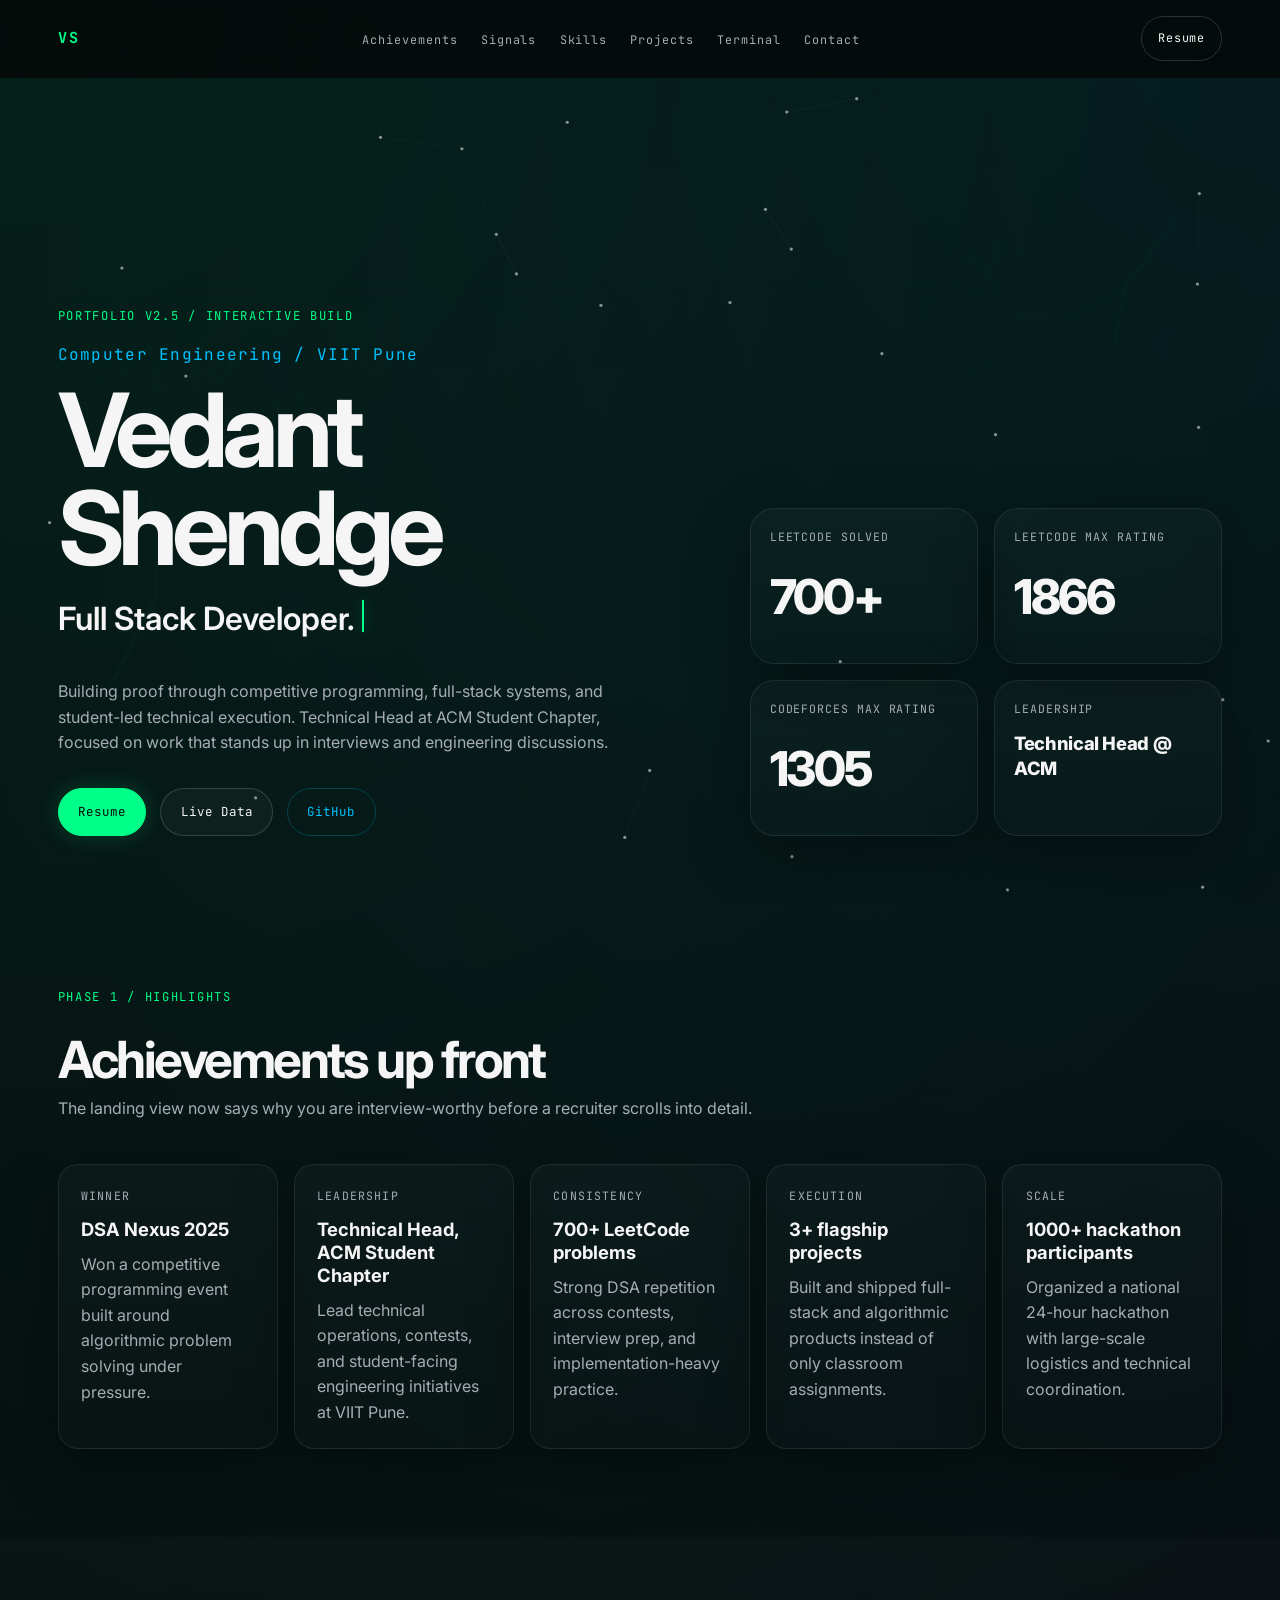
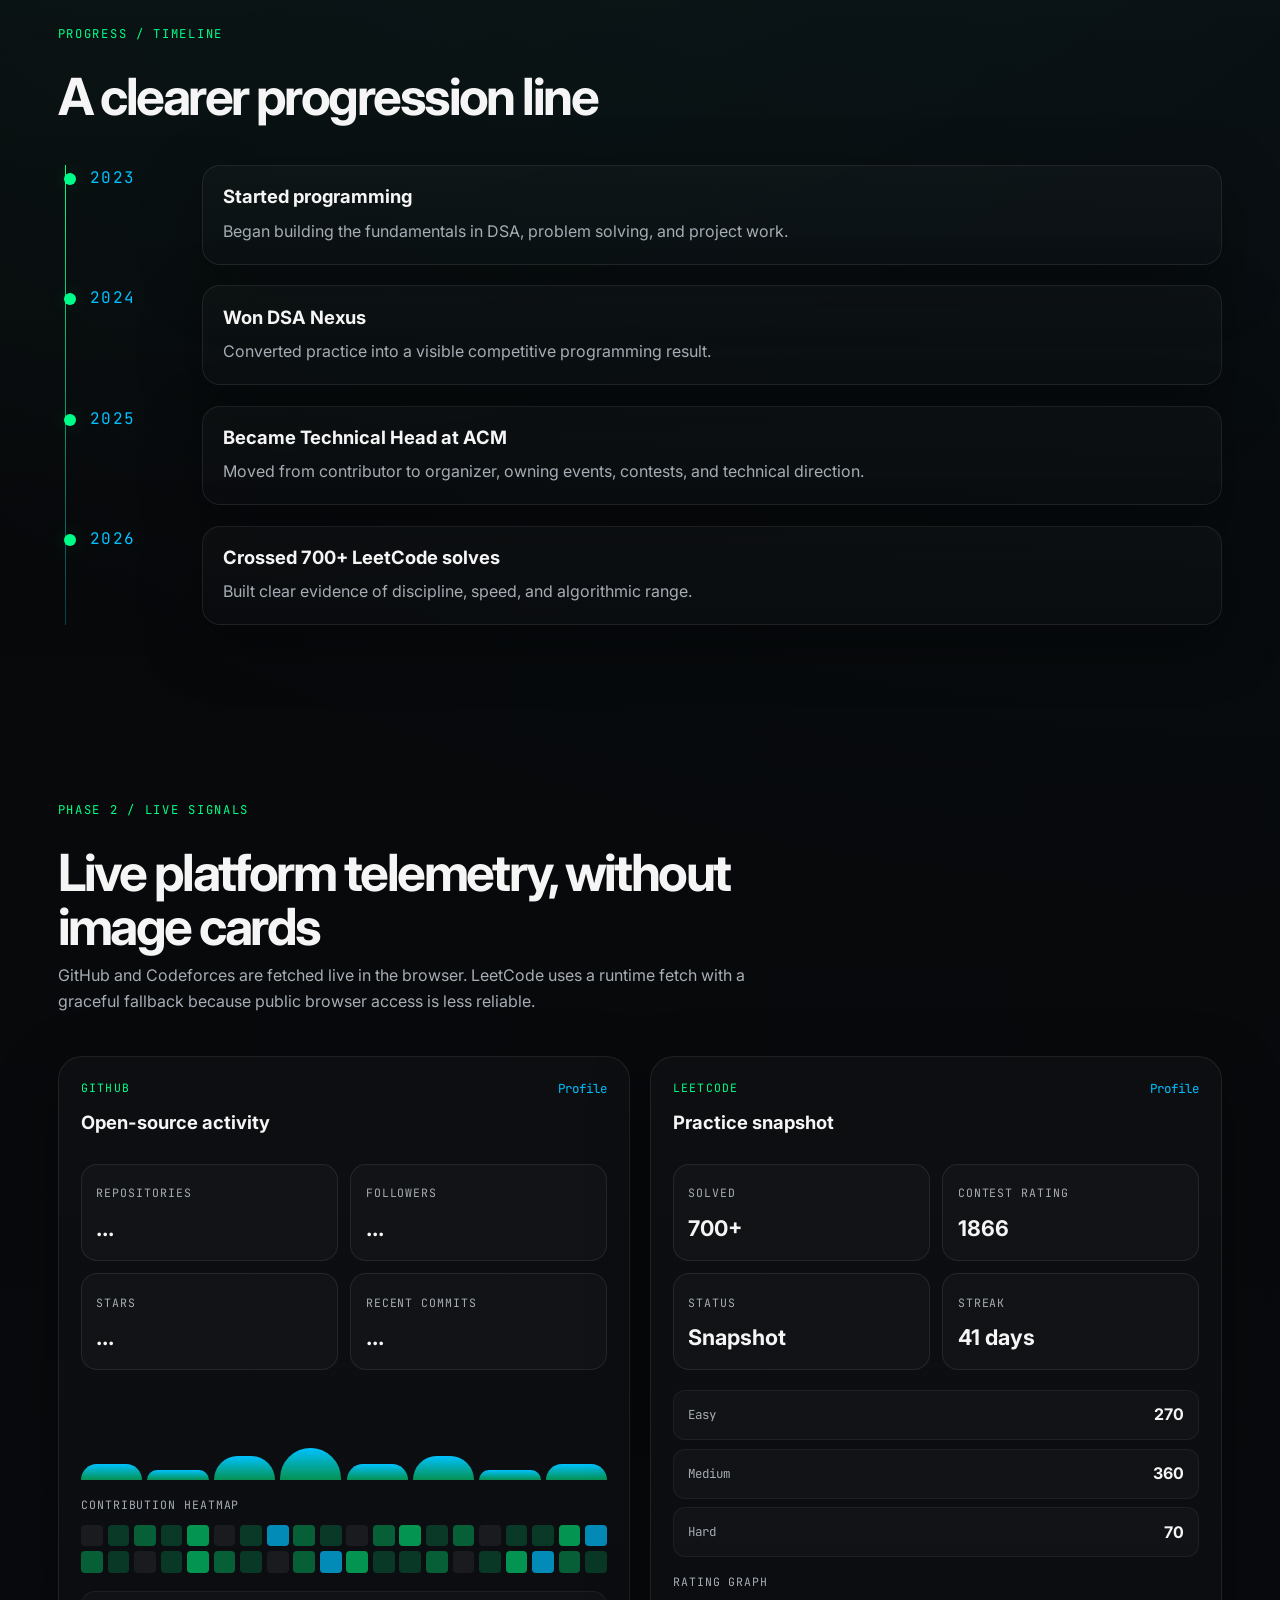
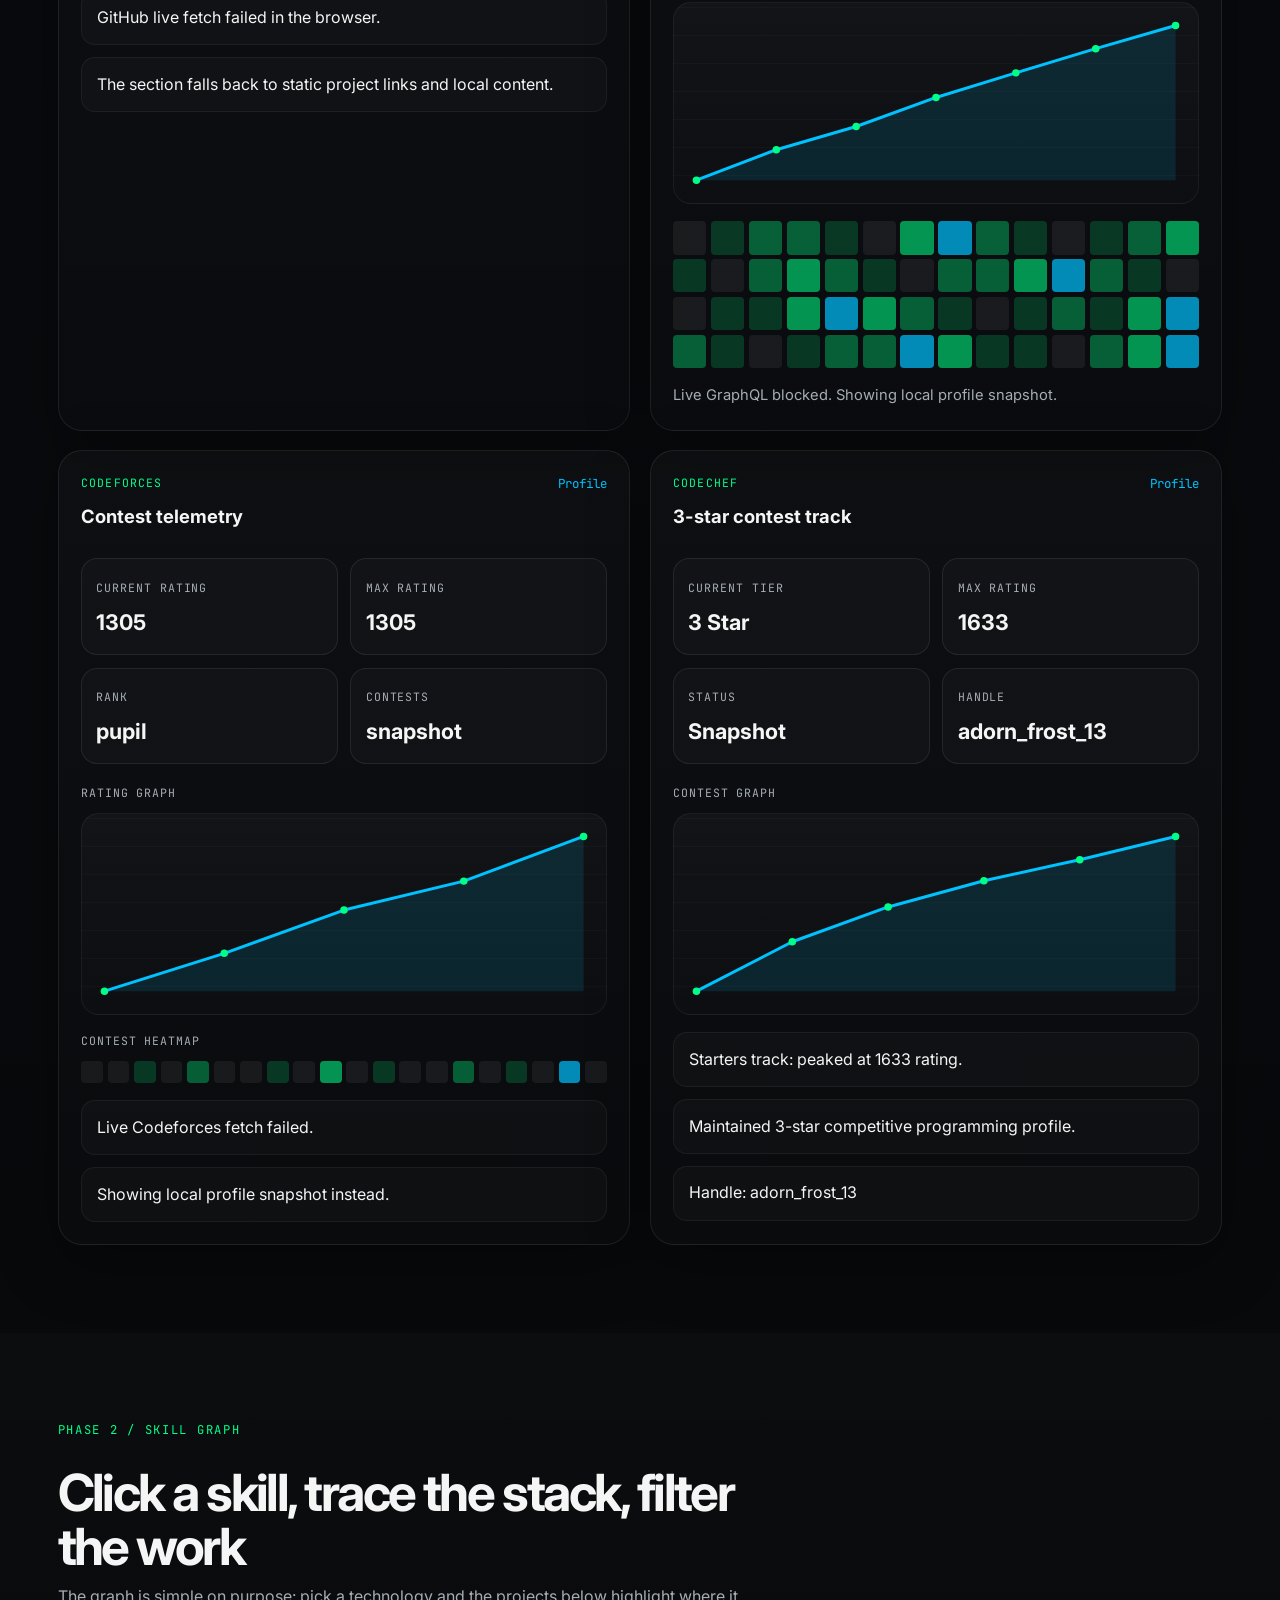
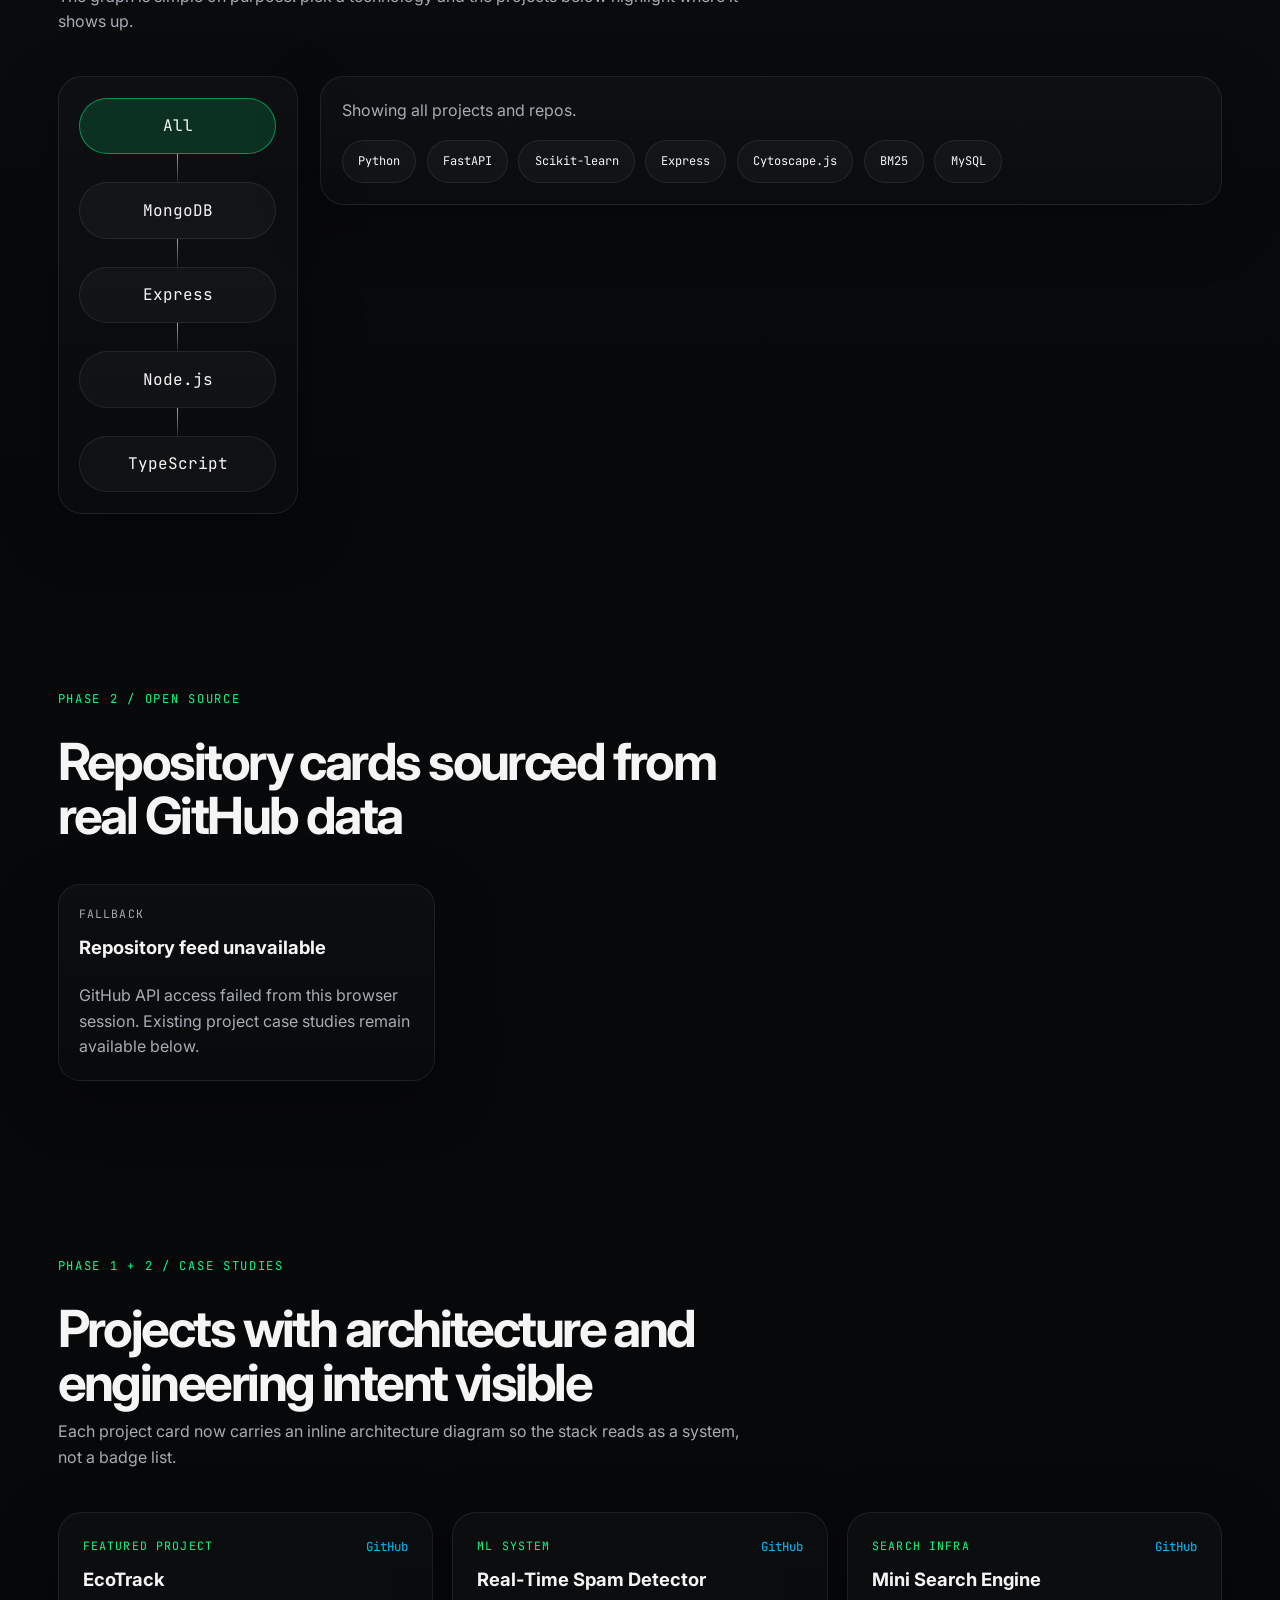
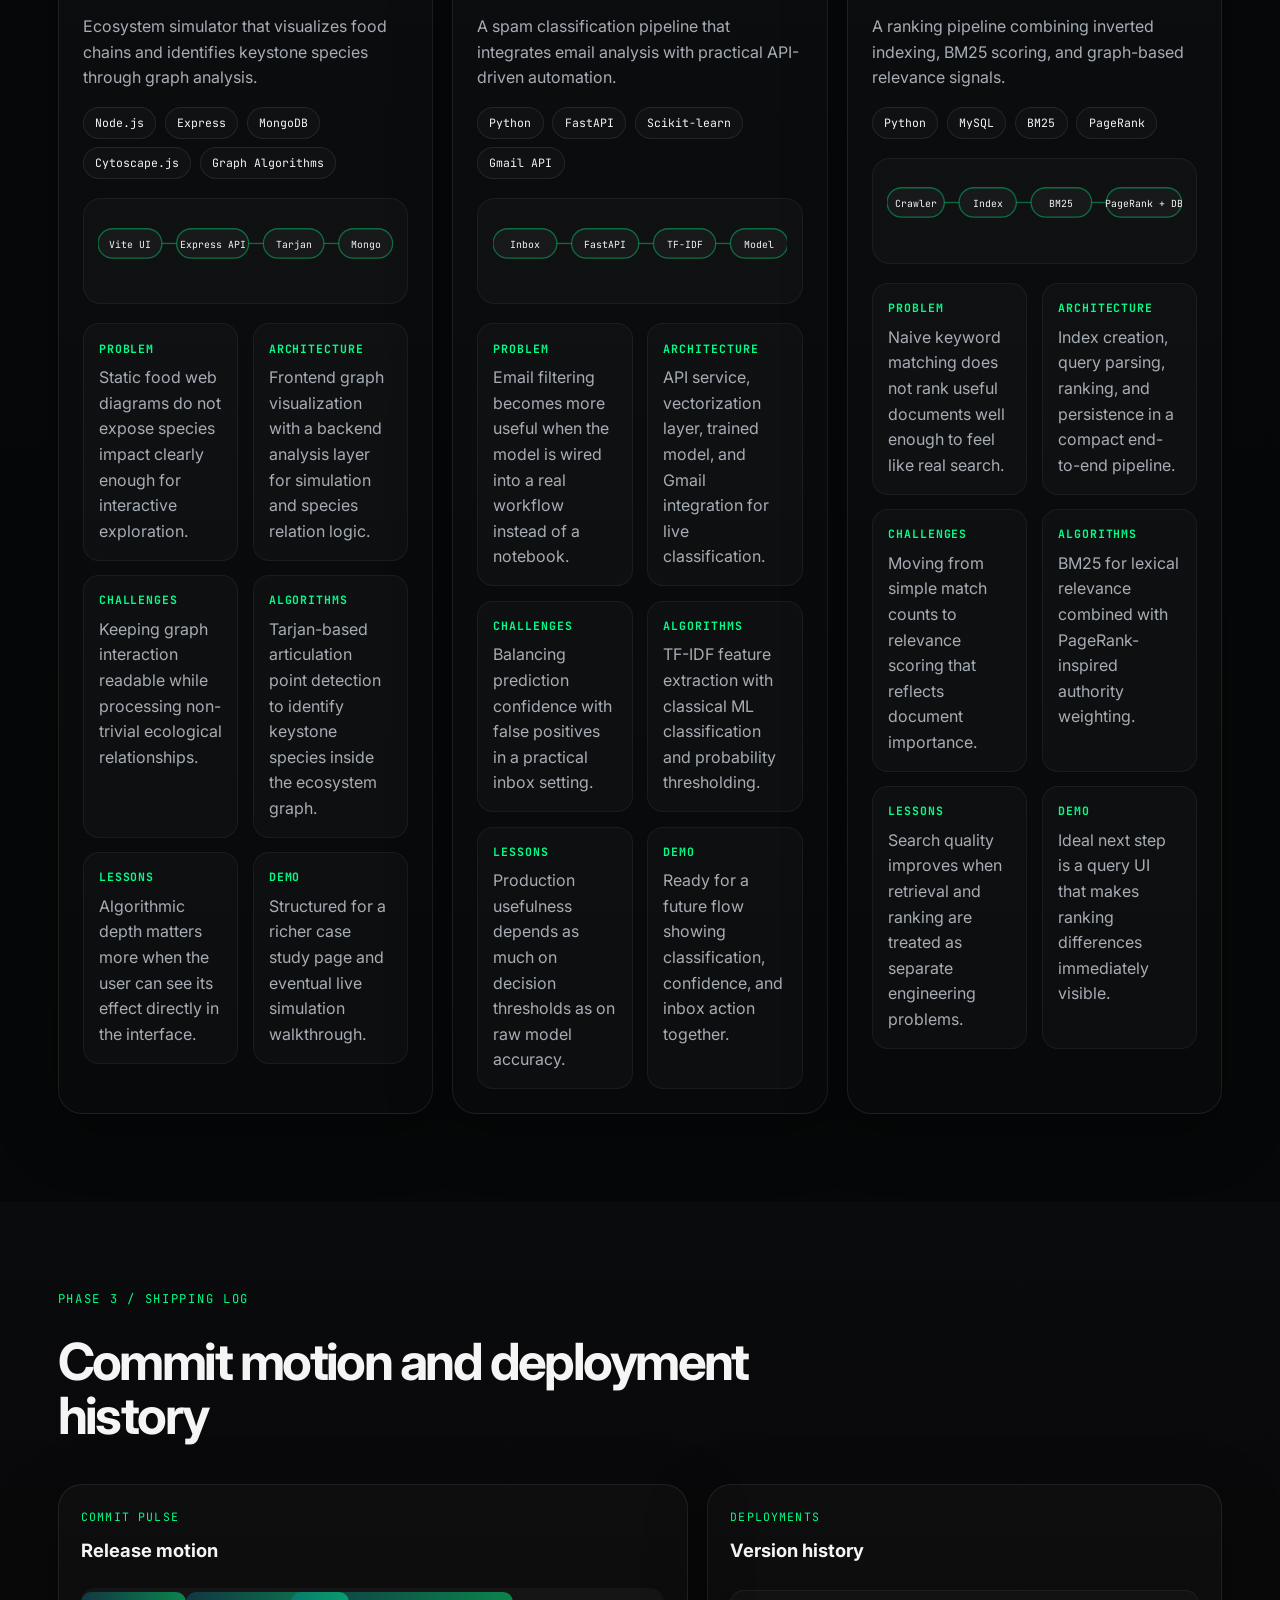
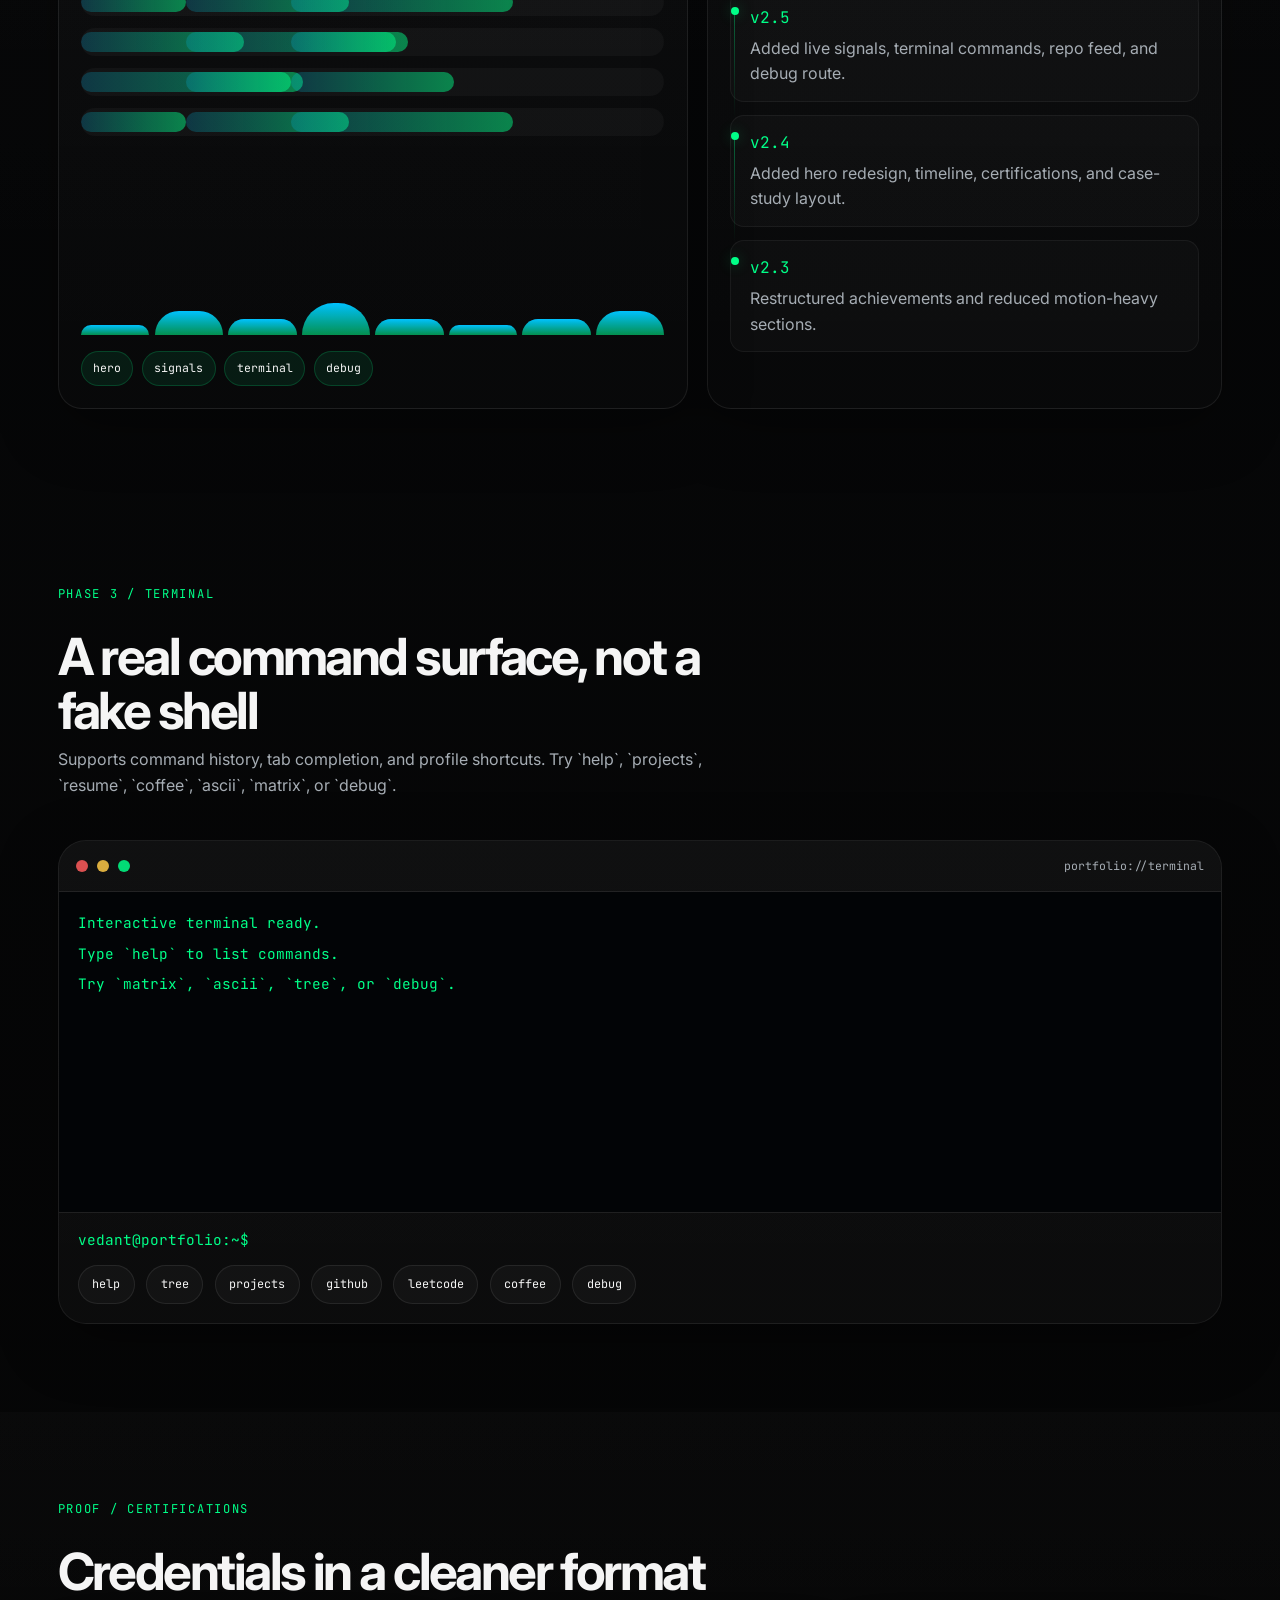
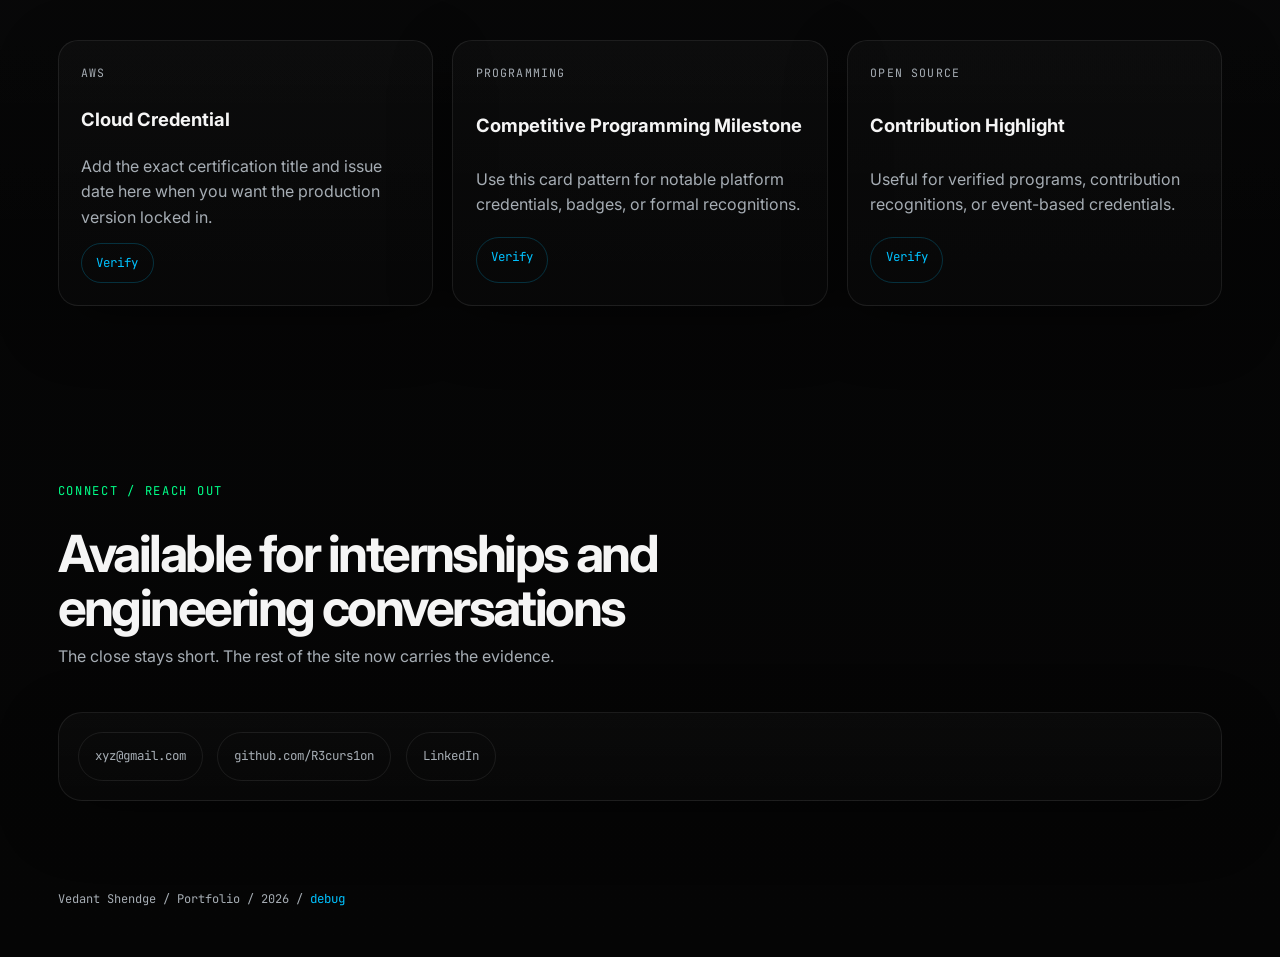
==== commit 29e5ce26: "cleaning minor code" ====
--- a/index.html
+++ b/index.html
@@ -1,4 +1,4 @@
-<!-- modified.html -->
+
 <!DOCTYPE html>
 <html lang="en">
 <head>
